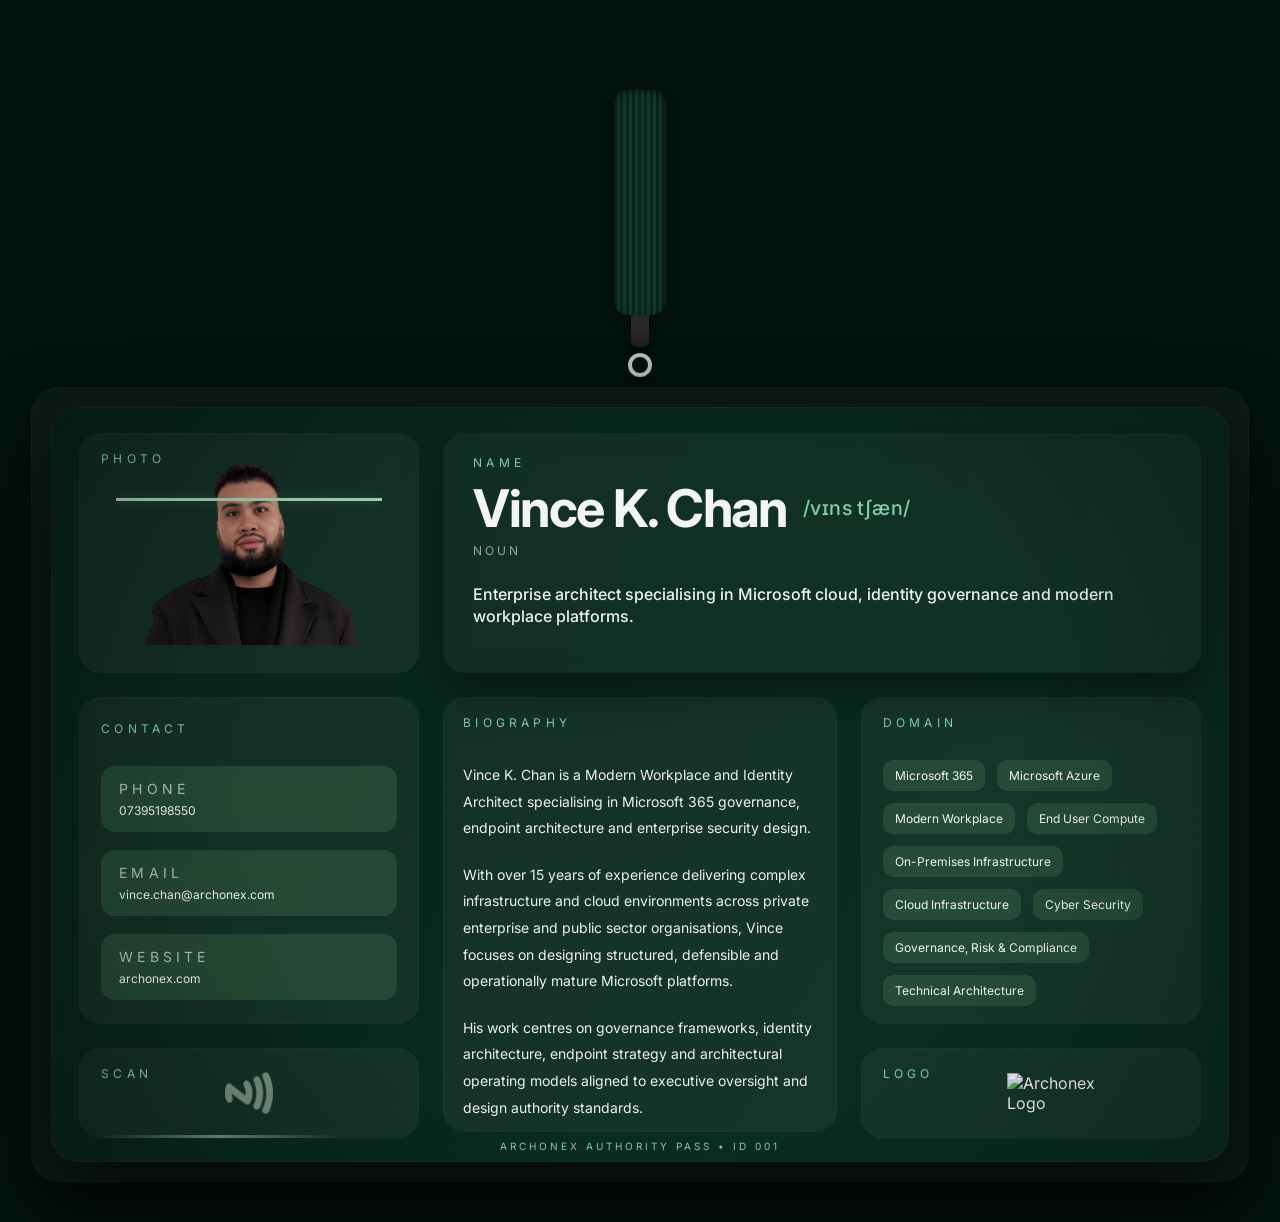
==== index.html @ 3fda42d7 "Add files via upload" ====
<!DOCTYPE html>
<html lang="en">
<head>
  <meta charset="UTF-8" />
  <meta name="viewport" content="width=device-width, initial-scale=1.0" />
  <title>Archonex Authority Pass</title>
  <link rel="stylesheet" href="styles.css" />
  <link href="https://fonts.googleapis.com/css2?family=Inter:wght@300;400;500;600;700&display=swap" rel="stylesheet">
</head>
<body>

  <div class="scene">
    <div class="lanyard">

      <div class="strap"></div>
      <div class="clip"></div>
      <div class="ring"></div>

      <div class="badge-holder">
        <div class="card">

          <div class="card-grid">

            <!-- 1: PHOTO SQUARE -->
            <div class="cell photo-cell">
            <div class="grid-title">PHOTO</div>
              <div class="photo">
                <img src="vince.png" alt="Vince K. Chan - Principle Architect">
                <div class="scan"></div>
              </div>
            </div>

            <!-- 2 + 3: HEADER / DICTIONARY WIDE BOX -->
<div class="identity-cell">

<div class="grid-title">NAME</div>

<h1 class="dict-word">
  Vince K. Chan
  <span class="phonetic">/vɪns tʃæn/</span>
</h1>

<div class="dict-type">NOUN</div>

<p class="dict-definition">
Enterprise architect specialising in Microsoft cloud, identity governance and modern workplace platforms.
</p>

</div>

<!-- CONTACT TOP -->
<div class="cell contact-cell">

<div class="grid-title">CONTACT</div>

  <div class="contact-box">
    <span>PHONE</span>
    07395198550
  </div>

  <div class="contact-box">
    <span>EMAIL</span>
    vince.chan@archonex.com
  </div>

  <div class="contact-box">
    <span>WEBSITE</span>
    archonex.com
  </div>

</div>

<!-- NFC CELL -->
<div class="cell nfc-cell">

<div class="grid-title">SCAN</div>

<img src="nfc.png" class="nfc-icon">
</div>

<!-- 5: BIO SQUARE -->
<div class="cell bio-cell">

<div class="grid-title">BIOGRAPHY</div>
  <p>Vince K. Chan is a Modern Workplace and Identity Architect specialising in Microsoft 365 governance, endpoint architecture and enterprise security design.</p>

  <p>With over 15 years of experience delivering complex infrastructure and cloud environments across private enterprise and public sector organisations, Vince focuses on designing structured, defensible and operationally mature Microsoft platforms.</p>

  <p>His work centres on governance frameworks, identity architecture, endpoint strategy and architectural operating models aligned to executive oversight and design authority standards.</p>
</div>

<div class="cell domain-cell">

  <div class="grid-title">DOMAIN</div>

  <div class="domain-tags">
    <span>Microsoft 365</span>
    <span>Microsoft Azure</span>
    <span>Modern Workplace</span>
    <span>End User Compute</span>
    <span>On-Premises Infrastructure</span>
    <span>Cloud Infrastructure</span>
    <span>Cyber Security</span>
    <span>Governance, Risk & Compliance</span>
    <span>Technical Architecture</span>
  </div>

</div>

<div class="cell logo-cell">

<div class="grid-title">LOGO</div>

  <div class="logo-top"></div>

  <div class="logo-bottom">
    <div class="archonex-logo">
      <img src="Logo.png" alt="Archonex Logo" class="logo-mark">
    </div>
  </div>

</div>

          </div>

          <div class="runner"></div>
          <div class="footer">ARCHONEX AUTHORITY PASS • ID 001</div>

        </div>
      </div>

    </div>
  </div>

  <script src="script.js"></script>
</body>
</html>
---- styles.css ----
:root{
  --bg:#04130d;
  --card1:#08241a;
  --card2:#0b2f22;
  --cell:rgba(255,255,255,.045);
  --line:#9fceae;
  --accent:#8fd1a7;
  --accent-2:#7fc39a;
  --contact:#153c2d;
  --text:#f2f5f2;
  --muted:rgba(255,255,255,.68);
  --shadow:0 40px 90px rgba(0,0,0,.6);
}

/* dictionary name style */

.dict-word{
font-size:44px;
font-weight:700;
display:flex;
align-items:center;
gap:16px;
margin-bottom:8px;
}

.phonetic{
font-size:20px;
color:#7ed1a7;
font-weight:500;
letter-spacing:.02em;
}

.dict-type{
font-size:12px;
letter-spacing:.25em;
opacity:.6;
margin-top:8px;
margin-bottom:8px;
}

.dict-definition{
font-size:20px;
line-height:1.45;
margin-top:5;
}

/* ---------- base ---------- */

*{
  box-sizing:border-box;
}

html,body{
  margin:0;
  min-height:100%;
}

body{
  background:var(--bg);
  color:var(--text);
  font-family:"Inter",sans-serif;
  display:flex;
  justify-content:center;
  align-items:flex-start;
  padding:90px 24px 40px;
}

/* ---------- scene ---------- */

.scene{
  perspective:1400px;
  width:100%;
  display:flex;
  justify-content:center;
}

/* ---------- lanyard ---------- */

.lanyard{
  display:flex;
  flex-direction:column;
  align-items:center;
  transform-origin:top center;
  animation:lanyardSwing 6.5s ease-in-out infinite;
}

@keyframes lanyardSwing{
  0%{ transform:rotate(-1.5deg); }
  50%{ transform:rotate(1.5deg); }
  100%{ transform:rotate(-1.5deg); }
}

/* fabric strap with subtle weave */
.strap{
  width:52px;
  height:225px;
  border-radius:14px;
  background:
    repeating-linear-gradient(
      90deg,
      #0b241a 0px,
      #0b241a 3px,
      #123a2a 3px,
      #123a2a 6px
    );
  box-shadow:
    inset 0 2px 8px rgba(0,0,0,.45),
    0 6px 16px rgba(0,0,0,.35);
  position:relative;
}

/* metal clip pieces */
.clip{
  width:18px;
  height:40px;
  margin-top:-8px;
  border-radius:6px;
  background:linear-gradient(#3a3a3a,#1d1d1d);
  box-shadow:0 3px 8px rgba(0,0,0,.4);
}

.ring{
  width:24px;
  height:24px;
  margin-top:6px;
  border:4px solid #bcbcbc;
  border-radius:50%;
  box-shadow:0 2px 6px rgba(0,0,0,.45);
}

/* plastic holder */
.badge-holder{
  margin-top:10px;
  padding:20px;
  border-radius:28px;
  background:rgba(255,255,255,.03);
  box-shadow:
    0 26px 60px rgba(0,0,0,.55),
    inset 0 0 0 1px rgba(255,255,255,.025);
}

/* ---------- card ---------- */

.card{
  width:min(1180px, 92vw);
  aspect-ratio: 1.56;
  min-height: 640px;
  position:relative;
  overflow:hidden;
  border-radius:28px;
  padding:26px 28px 140px;
  background:linear-gradient(120deg,var(--card1),var(--card2));
  box-shadow:
    var(--shadow),
    inset 0 0 0 1px rgba(255,255,255,.04);
}

/* subtle grain, not shine */
.card::after{
content:"";
position:absolute;
inset:0;
background:radial-gradient(circle at center, transparent 55%, rgba(0,0,0,.25));
pointer-events:none;
}

/* ---------- card grid ---------- */

.card-grid{
display:grid;
grid-template-columns: 340px 1fr 340px;
grid-template-rows: 240px minmax(220px,1fr) minmax(160px,0.7fr);
gap:24px;
align-content:start;
}

/* every square/box is preserved */
.cell{
  background:var(--cell);
  border-radius:22px;
  box-shadow:inset 0 0 0 1px rgba(255,255,255,.025);
}

/* ---------- photo square ---------- */

.photo-cell{
position:relative;
padding:18px 22px;
display:flex;
align-items:center;
justify-content:center;
}

.photo-cell .section-title{
margin-top:4px;
}

.photo-cell .grid-title{
position:absolute;
top:18px;
left:22px;
}

.photo{
  position:relative;
  display:flex;
  align-items:center;
  justify-content:center;
  width:90%;
  height:90%;
  border-radius:16px;
  overflow:hidden;
  background:transparent;
}

.photo img{
  width:100%;
  height:100%;
  object-fit:cover;
  object-position:center;
  transform:scale(1.12);
}

.scan{
  position:absolute;
  left:0;
  right:0;
  top:20%;
  height:3px;
  background:var(--line);
  box-shadow:0 0 10px rgba(159,206,174,.3);
  animation:photoScan 3.4s linear infinite;
}

@keyframes photoScan{
  0%{ top:8%; }
  100%{ top:88%; }
}

/* ---------- identity wide box ---------- */

.identity-cell{
background:rgba(255,255,255,0.035);
border-radius:22px;
padding:22px 30px;
box-shadow:0 20px 40px rgba(0,0,0,.35);
backdrop-filter:blur(12px);
grid-column:2 / 4;
}

.identity-cell h1{
  margin:0;
  font-size:52px;
  line-height:1.02;
  letter-spacing:-.03em;
  font-weight:700;
}

.role{
  margin-top:10px;
  font-size:16px;
  line-height:1.15;
  color:var(--accent);
  font-weight:500;
}

.meta{
  margin-top:14px;
  display:flex;
  gap:26px;
  flex-wrap:wrap;
  font-size:18px;
  color:var(--muted);
  letter-spacing:-.01em;
}

.identity-cell p{
  margin:26px 0 0;
  max-width:980px;
  font-size:16px;
  line-height:1.35;
  font-weight:500;
  color:#eef4ef;
}

/* ---------- bio square ---------- */

.bio-cell{
grid-column:2;
grid-row:2 / 4;
padding:18px 20px;
max-height:435px;
display:flex;
flex-direction:column;
max-width:540px;
gap:20px;
}

.bio-cell p{
  margin:0;
  font-size:14px;
  line-height:1.9;
  color:#eef2ee;
}

/* ---------- contact square ---------- */

.contact-cell{
grid-column:1;
grid-row:2;
padding:18px 22px;
display:flex;
flex-direction:column;
justify-content:center;
gap:18px;
}

.contact-box{
background:rgba(70,120,85,.35);
padding:14px 18px;
border-radius:14px;
font-size:12px;
display:flex;
flex-direction:column;
gap:6px;
backdrop-filter:blur(4px);

}

.contact-box span{
font-size:14px;
letter-spacing:.3em;
opacity:.7;

}

.nfc-cell{
grid-column:1;
grid-row:3;
position:relative;
display:flex;
align-items:center;
justify-content:center;
max-height:90px;
}

.nfc-cell .grid-title{
position:absolute;
top:18px;
left:22px;
}

.nfc-icon{
width:48px;
height:48px;
opacity:.9;
filter:brightness(0) saturate(100%) invert(64%) sepia(8%) saturate(706%) hue-rotate(92deg) brightness(89%) contrast(86%);
}

/* ---------- domain square ---------- */

.domain-cell{
padding:18px 22px;
display:flex;
flex-direction:column;
gap:18px;
}

.domain-title{
font-size:12px;
letter-spacing:.35em;
opacity:.7;
}

.domain-tags{
display:flex;
flex-wrap:wrap;
gap:12px;
}

.domain-tags span{
font-size:12px;
padding:8px 12px;
border-radius:10px;
background:rgba(70,120,85,.35);
backdrop-filter:blur(4px);
}


.grid-title{
font-size:12px;
letter-spacing:.35em;
color:#7ed1a7; /* same green as pronunciation */
margin-bottom:12px;
}


/* ---------- logo square ---------- */

.logo-cell{
grid-column:3;
grid-row:3;
position:relative;
display:flex;
align-items:center;
justify-content:center;
align-items:center;
max-height:90px;
padding:18px 22px;
}

.logo-cell .grid-title{
position:absolute;
top:18px;
left:22px;
}

.logo-split{
  width:100%;
  height:100%;
  display:grid;
  grid-template-rows:1fr 1fr;
}

.logo-top{
  border-bottom:1px solid rgba(255,255,255,.06);
}

.logo-bottom{
display:flex;
align-items:center;
justify-content:center;
width:100%;
height:100%;
}

.archonex-logo{
  display:flex;
  flex-direction:column;
  align-items:center;
  gap:14px;
  transform:translateX(32px);
}

.logo-mark{
max-width:85%;
max-height:85%;
object-fit:contain;
display:block;
}

.archonex-logo span{
  font-size:12px;
  letter-spacing:.4em;
  color:rgba(255,255,255,.82);
}
/* ---------- runner + footer ---------- */

.runner{
  position:absolute;
  left:48px;
  right:48px;
  bottom:24px;
  height:3px;
  background:linear-gradient(90deg, transparent, var(--line), transparent);
  background-size:240px 3px;
  background-repeat:no-repeat;
  opacity:.6;
  animation:runnerMove 3.2s linear infinite;
}

@keyframes runnerMove{
  0%{
    background-position:-240px 0;
  }
  100%{
    background-position:calc(100% + 240px) 0;
  }
}

.footer{
  position:absolute;
  left:32px;
  right:32px;
  bottom:10px;
  text-align:center;
  font-size:10px;
  letter-spacing:.30em;
  color:#7ed1a7;
}

/* ---------- responsive ---------- */

@media (max-width: 1200px){
  .card{
    min-height:580px;
  }

.card-grid{
display:grid;
grid-template-columns: 340px 1fr 340px;
grid-template-rows: 240px minmax(220px,1fr) minmax(160px,0.7fr);
gap:24px;
align-content:start;
}

  .identity-cell h1{
    font-size:48px;
  }

  .role{
    font-size:24px;
  }

  .identity-cell p{
    font-size:19px;
  }

  .bio-cell p{
    font-size:15px;
    line-height:1.5;
    margin-bottom:12px;
  }

  .contact-box{
    font-size:16px;
  }
}

@media (max-width: 900px){
  body{
    padding-top:60px;
  }

  .strap{
    height:170px;
  }

  .card{
    width:min(96vw, 760px);
    aspect-ratio:auto;
    min-height:auto;
    padding:26px 28px 140px;
  }

.card-grid{
display:grid;
grid-template-columns: 340px 1fr 340px;
grid-template-rows: 240px minmax(220px,1fr) minmax(160px,0.7fr);
gap:24px;
align-content:start;
}

  .identity-cell{
    grid-column:auto;
  }

  .identity-cell h1{
    font-size:38px;
  }

  .role{
    font-size:22px;
  }

  .identity-cell p{
    font-size:18px;
  }

  .bio-cell p{
    font-size:16px;
  }

  .footer{
    font-size:14px;
    letter-spacing:.18em;
  }
}
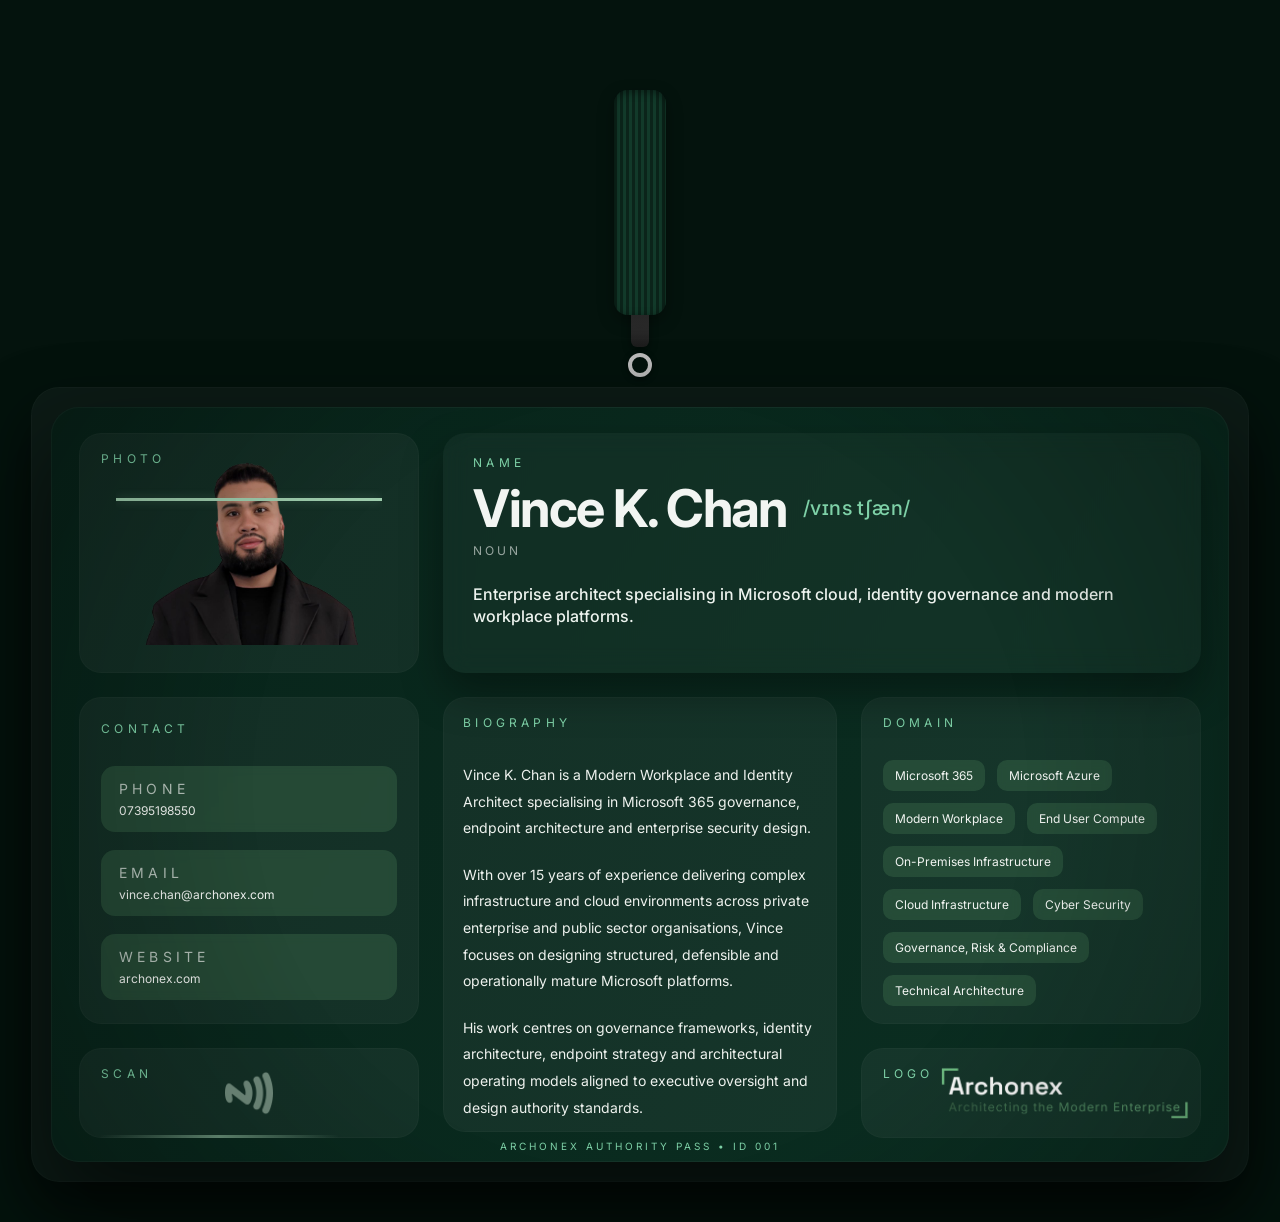
==== commit 518926a0: "Update index.html" ====
--- a/index.html
+++ b/index.html
@@ -115,7 +115,7 @@
 
   <div class="logo-bottom">
     <div class="archonex-logo">
-      <img src="Logo.png" alt="Archonex Logo" class="logo-mark">
+      <img src="logo.png" alt="Archonex Logo" class="logo-mark">
     </div>
   </div>
 
@@ -134,4 +134,5 @@
 
   <script src="script.js"></script>
 </body>
-</html>+
+</html>
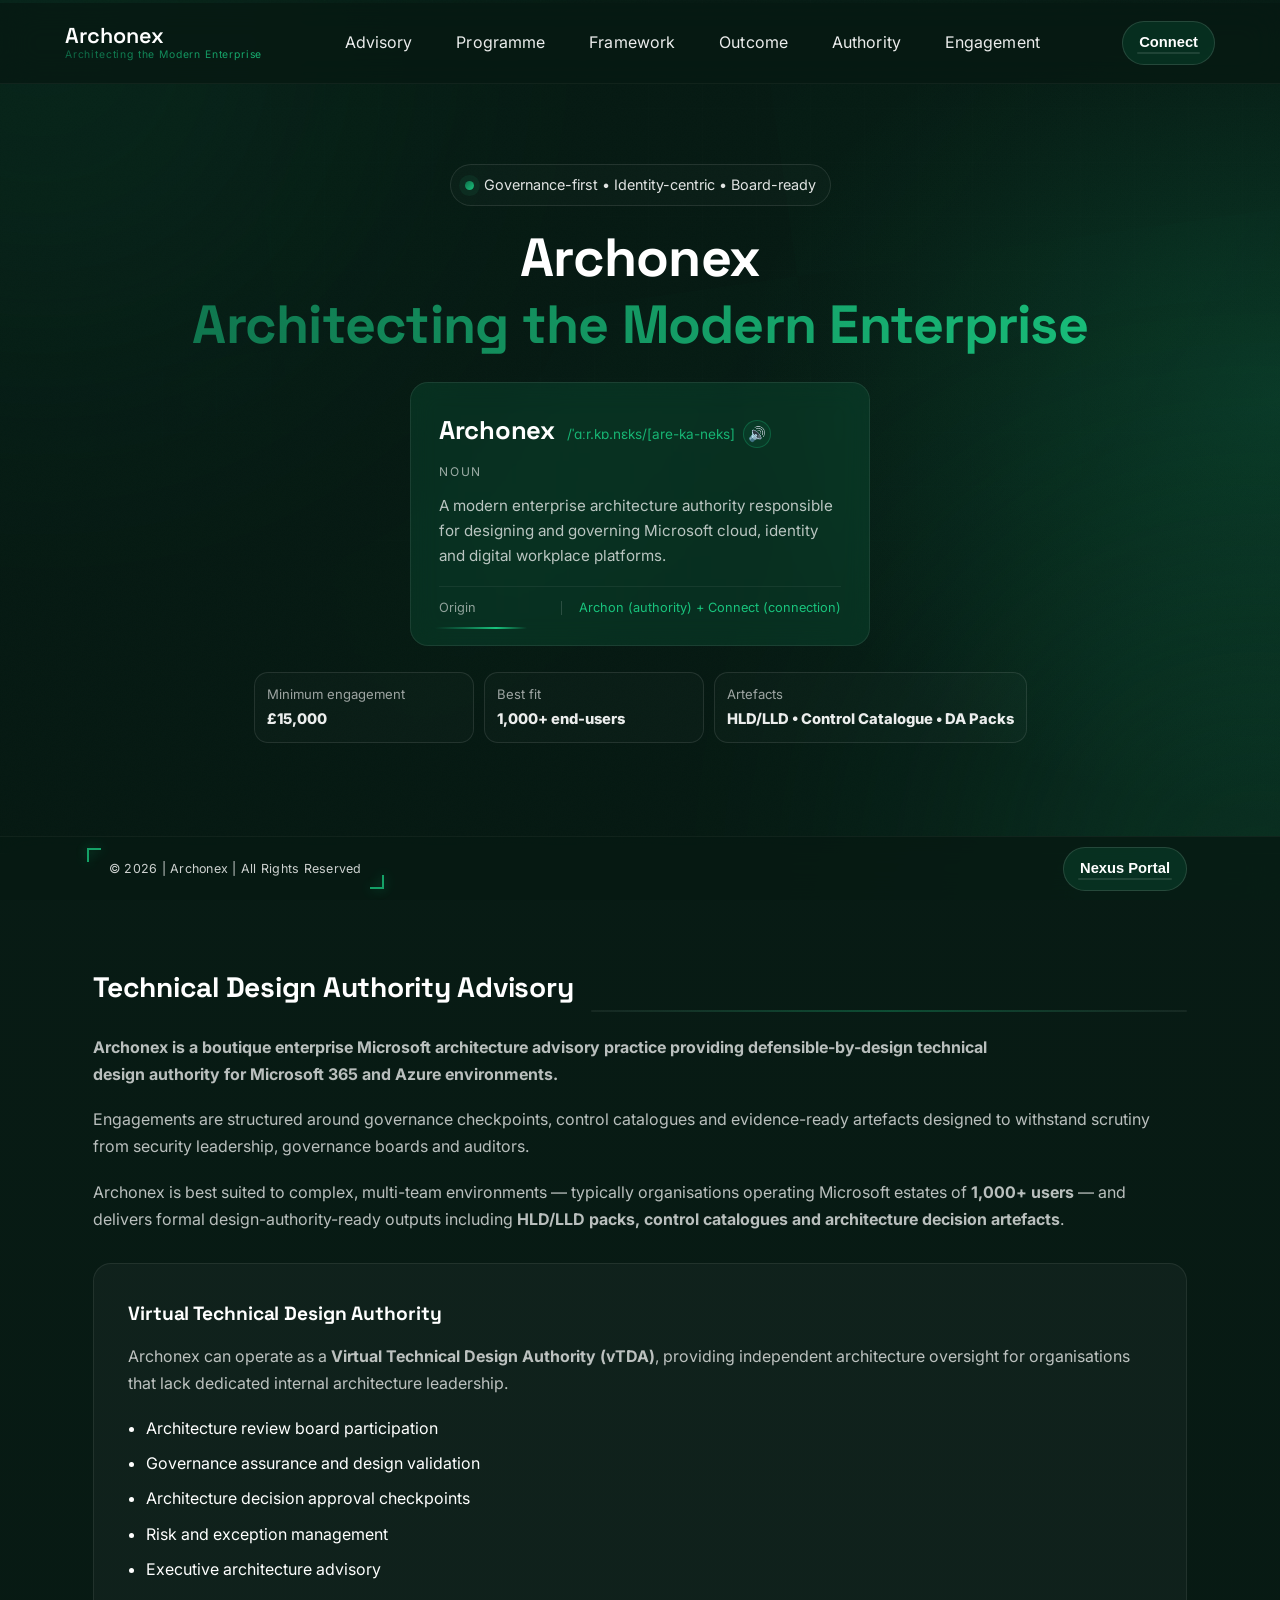
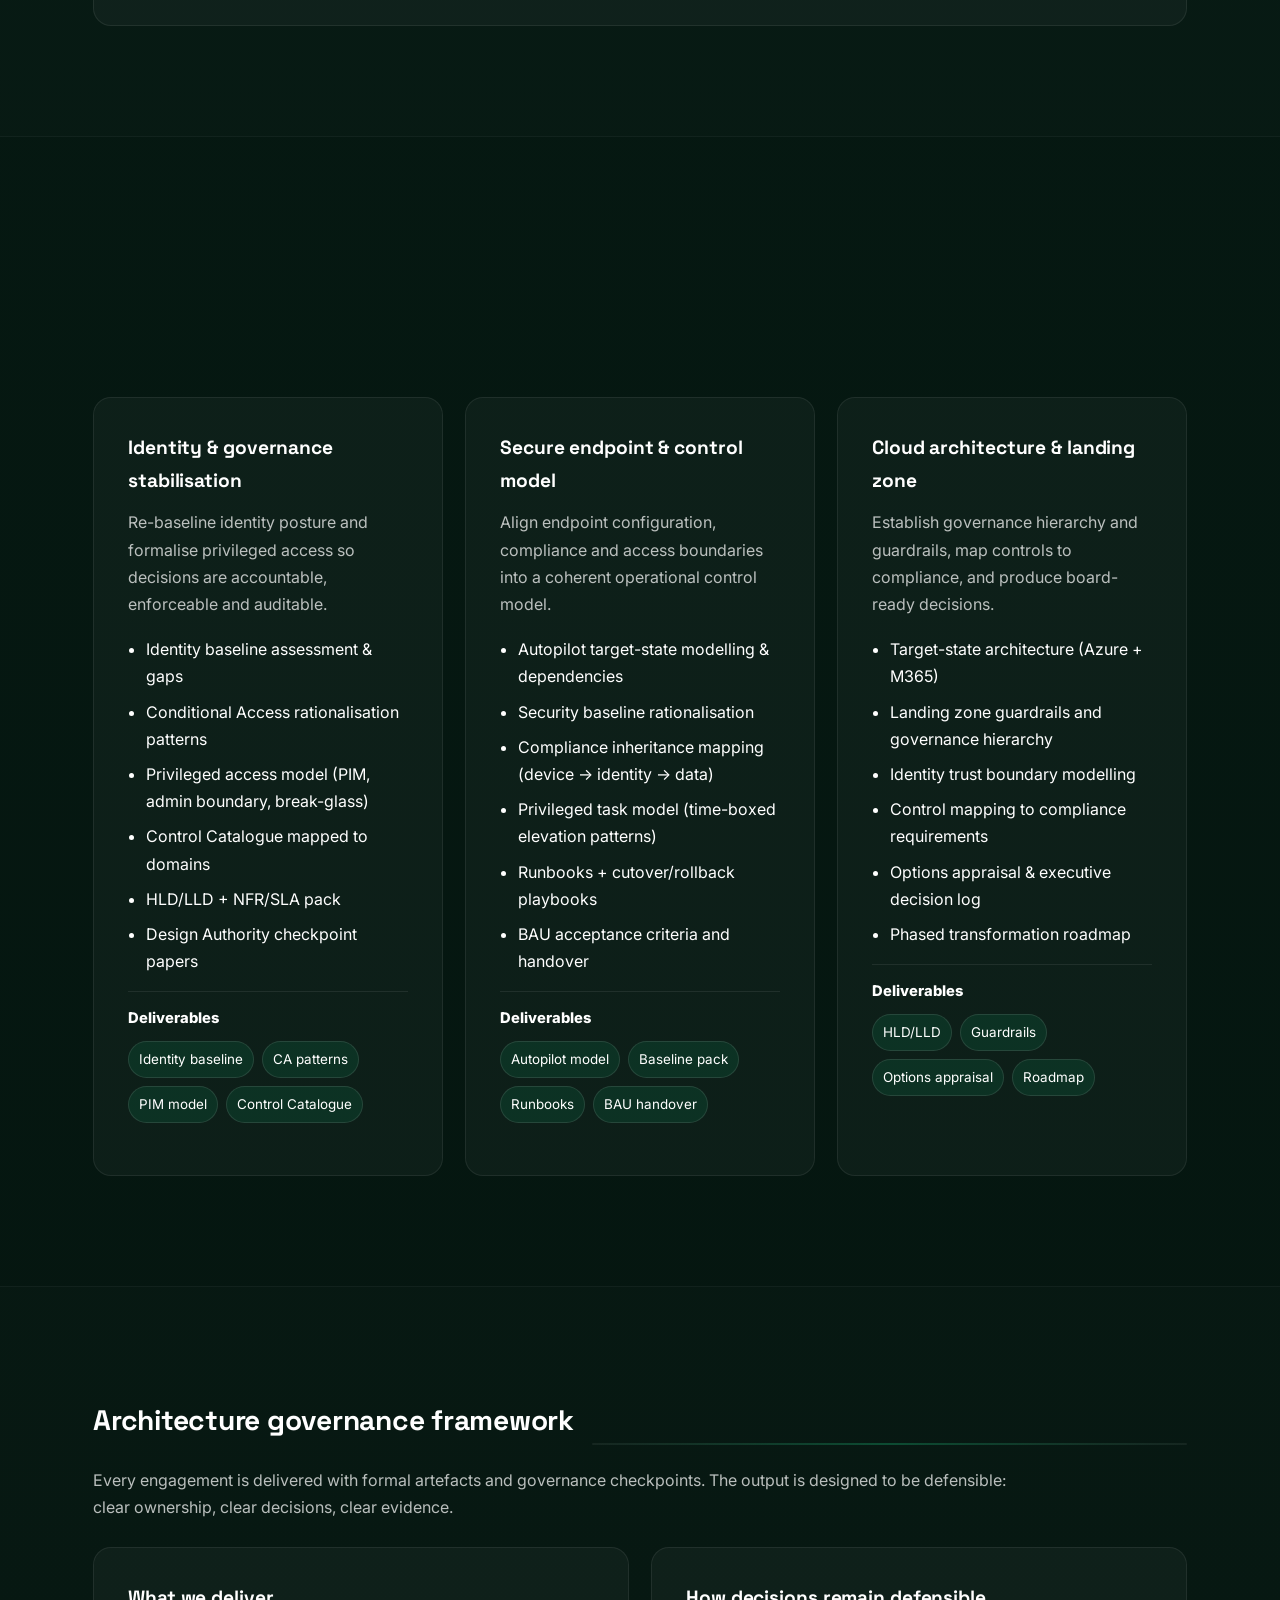
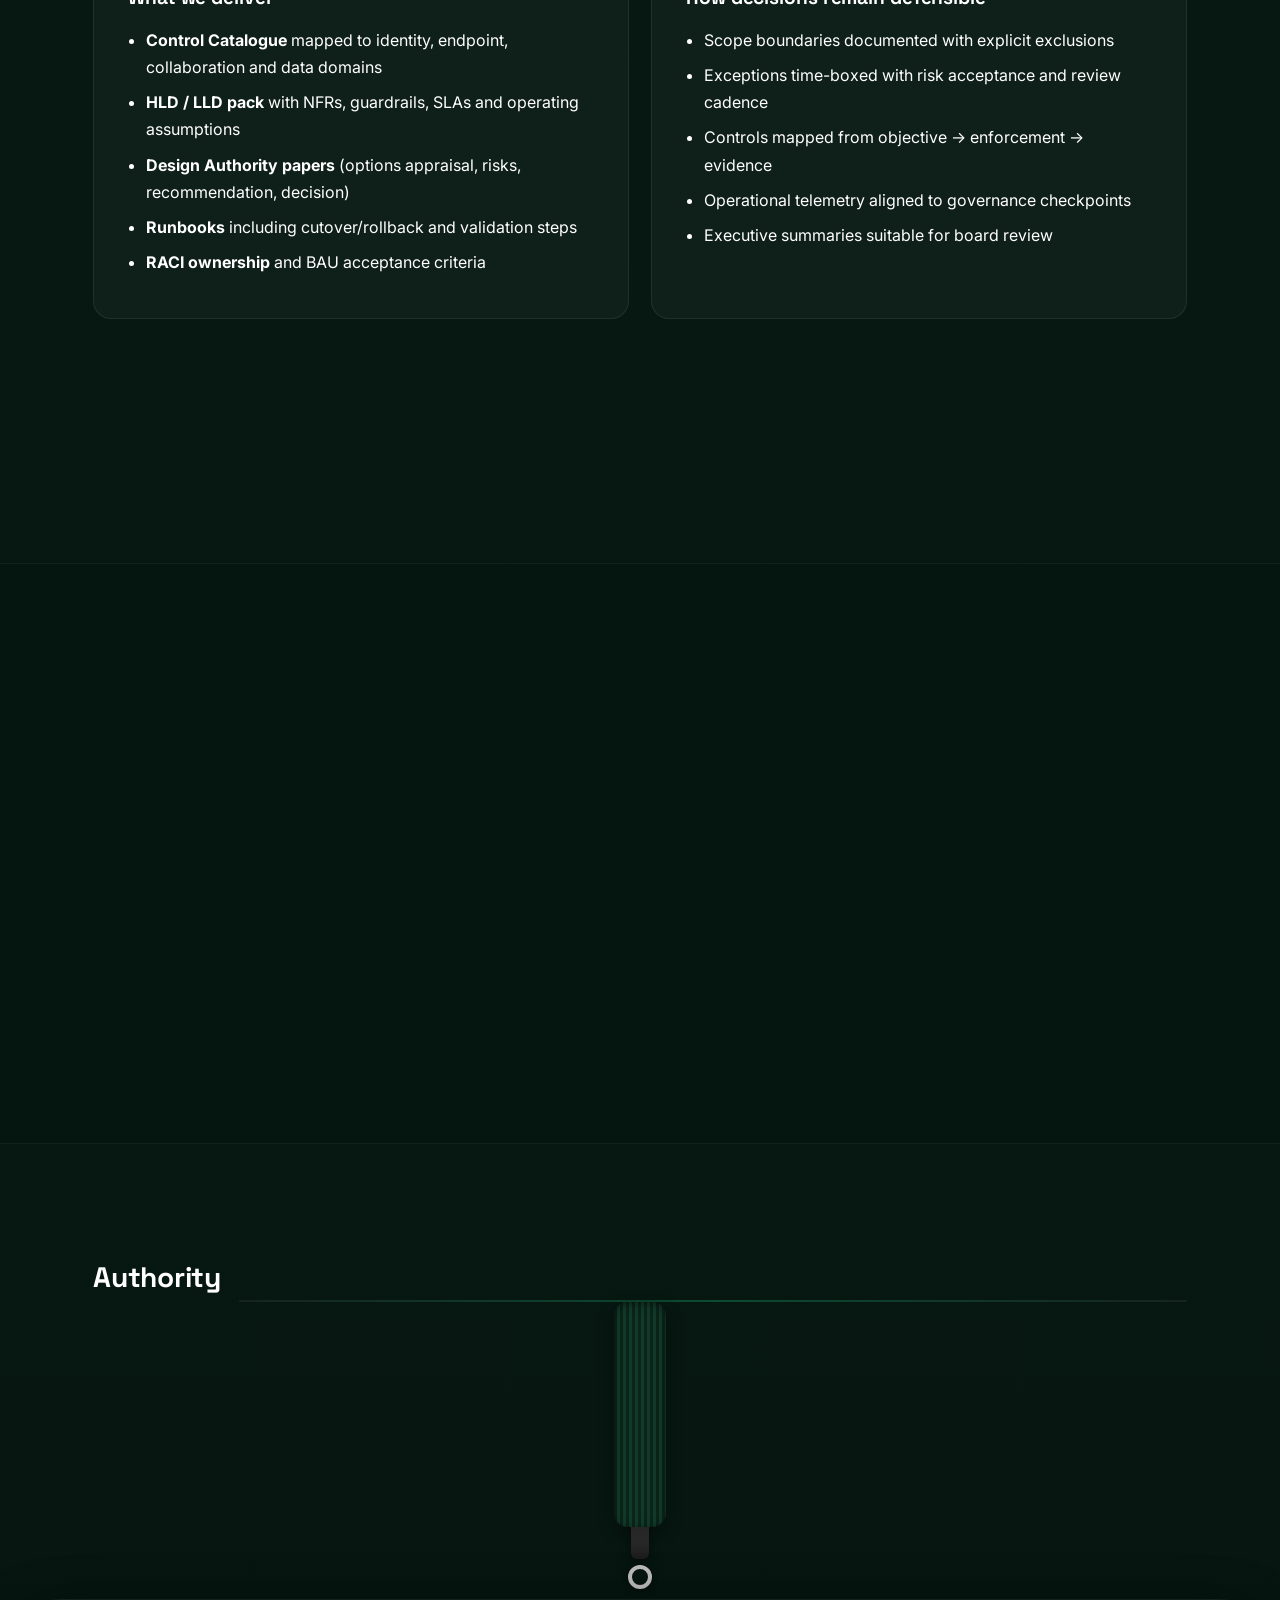
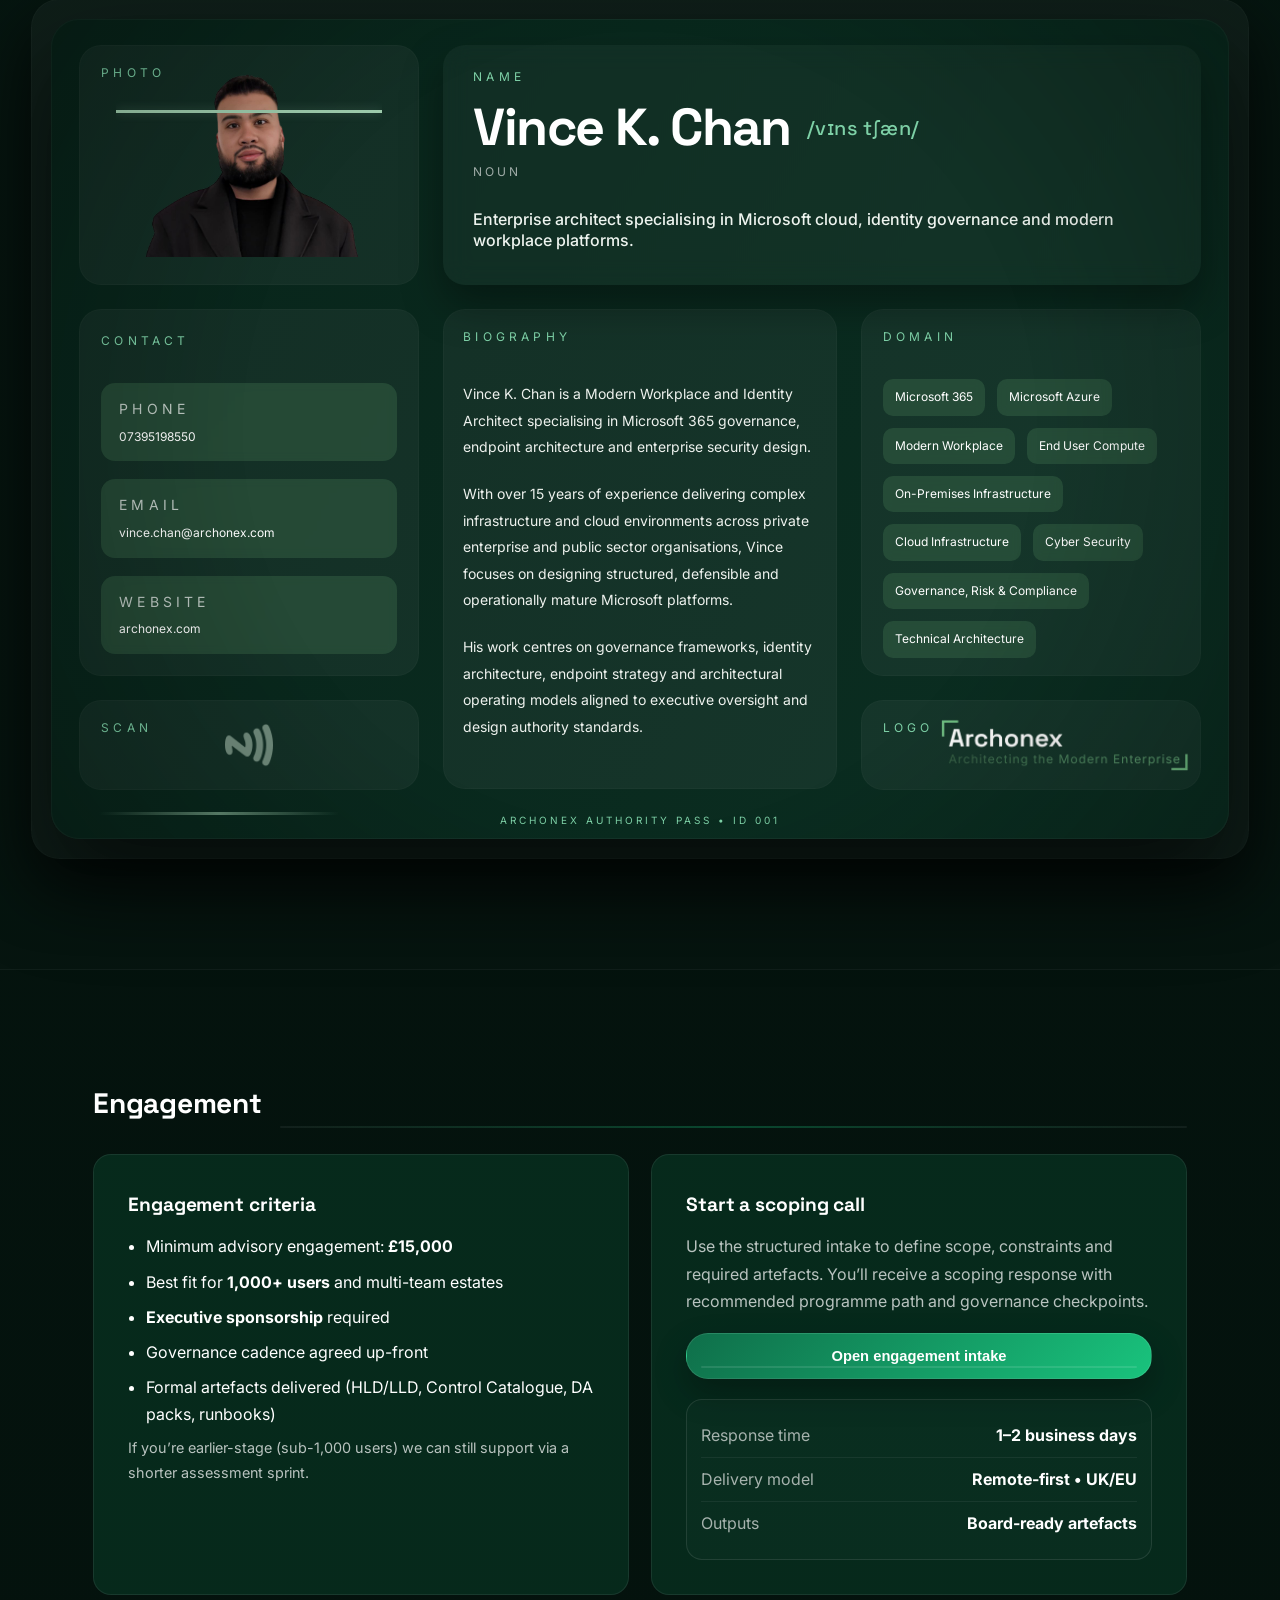
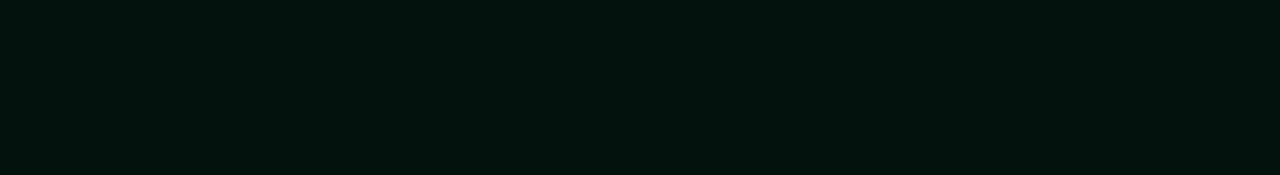
==== commit 006557d2: "Add files via upload" ====
--- a/index.html
+++ b/index.html
@@ -1,138 +1,767 @@
-<!DOCTYPE html>
-<html lang="en">
-<head>
-  <meta charset="UTF-8" />
-  <meta name="viewport" content="width=device-width, initial-scale=1.0" />
-  <title>Archonex Authority Pass</title>
-  <link rel="stylesheet" href="styles.css" />
-  <link href="https://fonts.googleapis.com/css2?family=Inter:wght@300;400;500;600;700&display=swap" rel="stylesheet">
-</head>
-<body>
-
-  <div class="scene">
-    <div class="lanyard">
-
-      <div class="strap"></div>
-      <div class="clip"></div>
-      <div class="ring"></div>
-
-      <div class="badge-holder">
-        <div class="card">
-
-          <div class="card-grid">
-
-            <!-- 1: PHOTO SQUARE -->
-            <div class="cell photo-cell">
-            <div class="grid-title">PHOTO</div>
-              <div class="photo">
-                <img src="vince.png" alt="Vince K. Chan - Principle Architect">
-                <div class="scan"></div>
-              </div>
-            </div>
-
-            <!-- 2 + 3: HEADER / DICTIONARY WIDE BOX -->
-<div class="identity-cell">
-
-<div class="grid-title">NAME</div>
-
-<h1 class="dict-word">
-  Vince K. Chan
-  <span class="phonetic">/vɪns tʃæn/</span>
-</h1>
-
-<div class="dict-type">NOUN</div>
-
-<p class="dict-definition">
-Enterprise architect specialising in Microsoft cloud, identity governance and modern workplace platforms.
-</p>
-
-</div>
-
-<!-- CONTACT TOP -->
-<div class="cell contact-cell">
-
-<div class="grid-title">CONTACT</div>
-
-  <div class="contact-box">
-    <span>PHONE</span>
-    07395198550
-  </div>
-
-  <div class="contact-box">
-    <span>EMAIL</span>
-    vince.chan@archonex.com
-  </div>
-
-  <div class="contact-box">
-    <span>WEBSITE</span>
-    archonex.com
-  </div>
-
-</div>
-
-<!-- NFC CELL -->
-<div class="cell nfc-cell">
-
-<div class="grid-title">SCAN</div>
-
-<img src="nfc.png" class="nfc-icon">
-</div>
-
-<!-- 5: BIO SQUARE -->
-<div class="cell bio-cell">
-
-<div class="grid-title">BIOGRAPHY</div>
-  <p>Vince K. Chan is a Modern Workplace and Identity Architect specialising in Microsoft 365 governance, endpoint architecture and enterprise security design.</p>
-
-  <p>With over 15 years of experience delivering complex infrastructure and cloud environments across private enterprise and public sector organisations, Vince focuses on designing structured, defensible and operationally mature Microsoft platforms.</p>
-
-  <p>His work centres on governance frameworks, identity architecture, endpoint strategy and architectural operating models aligned to executive oversight and design authority standards.</p>
-</div>
-
-<div class="cell domain-cell">
-
-  <div class="grid-title">DOMAIN</div>
-
-  <div class="domain-tags">
-    <span>Microsoft 365</span>
-    <span>Microsoft Azure</span>
-    <span>Modern Workplace</span>
-    <span>End User Compute</span>
-    <span>On-Premises Infrastructure</span>
-    <span>Cloud Infrastructure</span>
-    <span>Cyber Security</span>
-    <span>Governance, Risk & Compliance</span>
-    <span>Technical Architecture</span>
-  </div>
-
-</div>
-
-<div class="cell logo-cell">
-
-<div class="grid-title">LOGO</div>
-
-  <div class="logo-top"></div>
-
-  <div class="logo-bottom">
-    <div class="archonex-logo">
-      <img src="logo.png" alt="Archonex Logo" class="logo-mark">
-    </div>
-  </div>
-
-</div>
-
-          </div>
-
-          <div class="runner"></div>
-          <div class="footer">ARCHONEX AUTHORITY PASS • ID 001</div>
-
-        </div>
-      </div>
-
-    </div>
-  </div>
-
-  <script src="script.js"></script>
-</body>
-
-</html>
+<!DOCTYPE html>
+<html lang="en-GB">
+<head>
+  <meta charset="UTF-8" />
+  <meta name="viewport" content="width=device-width, initial-scale=1.0" />
+  <meta name="description" content="Archonex delivers governance-first Microsoft 365 & Azure architecture advisory: identity control models, board-ready artefacts, defensible decisions." />
+  <meta name="theme-color" content="#061a13" />
+  <title>Archonex | Architecting the Modern Enterprise</title>
+  <link rel="icon" type="image/svg+xml" href="Favicon.svg">
+  <link rel="preconnect" href="https://fonts.googleapis.com" />
+  <link rel="preconnect" href="https://fonts.gstatic.com" crossorigin />
+  <link href="https://fonts.googleapis.com/css2?family=Inter:wght@400;500;600;700&family=Space+Grotesk:wght@600;700&display=swap" rel="stylesheet" />
+  <link rel="stylesheet" href="styles.css" />
+</head>
+  
+<body>
+<div id="top"></div>
+<a class="skip-link" href="#top">Skip to content</a>
+
+  <!-- Ambient system -->
+  <div class="ambient" aria-hidden="true">
+    <div class="grid"></div>
+    <div class="diag"></div>
+    <div class="orb orb-a"></div>
+    <div class="orb orb-b"></div>
+    <div class="noise"></div>
+  </div>
+
+  <!-- Top progress line injected by JS -->
+
+  <header class="nav" id="top">
+    <div class="container nav__inner">
+      <!-- Brand -->
+      <a class="brand redraw" href="#top">
+    <span class="brand__name">Archonex</span>
+    <span class="brand__tag gradient">Architecting the Modern Enterprise</span>
+      </a>
+      <!-- Desktop Navigation Menu -->
+      <nav class="nav__links" aria-label="Primary">
+        <a href="#advisory"><span>Advisory</span></a>
+        <a href="#programmes"><span>Programme</span></a>
+        <a href="#framework"><span>Framework</span></a>
+        <a href="#cases"><span>Outcome</span></a>
+        <a href="#authority"><span>Authority</span></a>
+        <a href="#engagement"><span>Engagement</span></a>
+      </nav>
+
+      <!-- Right controls -->
+      <div class="nav__actions">
+        <button class="btn btn--rail magnetic" type="button" data-open-modal="engage">
+          <span class="btn__label">Connect</span>
+          <span class="btn__rail" aria-hidden="true"><span class="btn__runner"></span></span>
+        </button>
+
+        <button class="nav__burger" type="button" aria-label="Open menu" aria-controls="mobileMenu" aria-expanded="false">
+          <span></span><span></span><span></span>
+        </button>
+      </div>
+    </div>
+
+    <!-- Mobile Navigation Menu -->
+    <div class="mobile" id="mobileMenu" hidden>
+      <div class="container mobile__inner" role="dialog" aria-label="Mobile navigation">
+        <nav class="mobile__links" aria-label="Mobile">
+        <a href="#advisory"><span>Advisory</span></a>
+        <a href="#programmes"><span>Programme</span></a>
+        <a href="#framework"><span>Framework</span></a>
+        <a href="#cases"><span>Outcome</span></a>
+        <a href="#authority"><span>Authority</span></a>
+        <a href="#engagement"><span>Engagement</span></a>
+      </nav>
+        <button class="btn btn--ghost" type="button" data-open-modal="engage">Connect</button>
+      </div>
+    </div>
+  </header>
+
+  <main>
+    <!-- HERO -->
+    <section class="hero">
+      <div class="container hero__inner">
+        <div class="kicker reveal">
+          <span class="kicker__dot" aria-hidden="true"></span>
+          Governance-first • Identity-centric • Board-ready
+        </div>
+
+<h1 class="reveal hero__title">
+ <span class="brand__brand">Archonex</span>
+  <span class="hero__tag gradient">Architecting the Modern Enterprise</span>
+</h1>
+
+<div class="archonex-spec reveal">
+
+<div class="spec-header">
+  <span class="spec-word">Archonex</span>
+
+  <div class="spec-pronounce-group">
+    <span class="spec-phonetic">/ˈɑːr.kɒ.nɛks/[are-ka-neks]</span>
+
+    <button class="spec-audio" type="button" aria-label="Play pronunciation">
+      🔊
+    </button>
+
+    <audio id="archonexAudio" preload="none">
+      <source src="archonex-pronunciation.mp3" type="audio/mpeg">
+    </audio>
+  </div>
+</div>
+
+  <div class="spec-type">noun</div>
+
+  <p class="spec-definition">
+    A modern enterprise architecture authority responsible for designing
+    and governing Microsoft cloud, identity and digital workplace platforms.
+  </p>
+
+<div class="spec-origin">
+  <span class="origin-label">Origin</span>
+  <span class="origin-value">Archon (authority) + Connect (connection)</span>
+</div>
+
+</div>
+
+        <div class="hero__meta reveal" aria-label="Quick facts">
+          <div class="chip">
+            <div class="chip__label">Minimum engagement</div>
+            <div class="chip__value">£15,000</div>
+          </div>
+          <div class="chip">
+            <div class="chip__label">Best fit</div>
+            <div class="chip__value">1,000+ end-users</div>
+          </div>
+          <div class="chip">
+            <div class="chip__label">Artefacts</div>
+            <div class="chip__value">HLD/LLD • Control Catalogue • DA Packs</div>
+          </div>
+      </div>
+    </section>
+
+    <!-- ADVISORY -->
+    <section id="advisory" class="section section--alt">
+  <div class="container">
+
+    <div class="section__head reveal">
+      <h2>Technical Design Authority Advisory</h2>
+      <div class="section__line">
+        <span class="section__runner"></span>
+      </div>
+    </div>
+
+    <p class="lead muted reveal">
+      <strong>Archonex is a boutique enterprise Microsoft architecture advisory practice providing defensible-by-design technical design authority for Microsoft 365 and Azure environments.</strong>
+    </p>
+
+    <p class="muted reveal">
+      Engagements are structured around governance checkpoints, control catalogues and evidence-ready artefacts designed to withstand scrutiny from security leadership, governance boards and auditors.
+    </p>
+
+    <p class="muted reveal">
+      Archonex is best suited to complex, multi-team environments — typically organisations operating Microsoft estates of <strong>1,000+ users</strong> — and delivers formal design-authority-ready outputs including <strong>HLD/LLD packs, control catalogues and architecture decision artefacts</strong>.
+    </p>
+
+    <div class="frame reveal" data-spotlight style="margin-top:30px;">
+      <div class="frame__corners"></div>
+
+      <h3>Virtual Technical Design Authority</h3>
+
+      <p class="muted">
+        Archonex can operate as a <strong>Virtual Technical Design Authority (vTDA)</strong>, providing independent architecture oversight for organisations that lack dedicated internal architecture leadership.
+      </p>
+
+      <ul class="list">
+        <li>Architecture review board participation</li>
+        <li>Governance assurance and design validation</li>
+        <li>Architecture decision approval checkpoints</li>
+        <li>Risk and exception management</li>
+        <li>Executive architecture advisory</li>
+      </ul>
+
+    </div>
+
+  </div>
+</section>
+    <!-- PROGRAMME -->
+    <section id="programmes" class="section">
+      <div class="container">
+        <div class="section__head reveal">
+          <h2>Enterprise advisory programmes</h2>
+          <div class="section__line" aria-hidden="true"><span class="section__runner"></span></div>
+        </div>
+
+        <p class="lead muted reveal">
+          Three flagship programmes designed for complex estates where architecture must withstand scrutiny from
+          security leadership, governance bodies, auditors and boards.
+        </p>
+
+        <div class="grid3">
+          <article class="card frame reveal" data-spotlight>
+            <div class="frame__corners" aria-hidden="true"></div>
+            <h3>Identity & governance stabilisation</h3>
+            <p class="muted">
+              Re-baseline identity posture and formalise privileged access so decisions are accountable, enforceable and auditable.
+            </p>
+
+            <ul class="list">
+              <li>Identity baseline assessment & gaps</li>
+              <li>Conditional Access rationalisation patterns</li>
+              <li>Privileged access model (PIM, admin boundary, break-glass)</li>
+              <li>Control Catalogue mapped to domains</li>
+              <li>HLD/LLD + NFR/SLA pack</li>
+              <li>Design Authority checkpoint papers</li>
+            </ul>
+
+            <div class="deliver">
+              <div class="deliver__title">Deliverables</div>
+              <div class="deliver__tags">
+                <span>Identity baseline</span><span>CA patterns</span><span>PIM model</span><span>Control Catalogue</span>
+              </div>
+            </div>
+
+            <div class="price"></div>
+          </article>
+
+          <article class="card frame reveal" data-spotlight>
+            <div class="frame__corners" aria-hidden="true"></div>
+            <h3>Secure endpoint & control model</h3>
+            <p class="muted">
+              Align endpoint configuration, compliance and access boundaries into a coherent operational control model.
+            </p>
+
+            <ul class="list">
+              <li>Autopilot target-state modelling & dependencies</li>
+              <li>Security baseline rationalisation</li>
+              <li>Compliance inheritance mapping (device → identity → data)</li>
+              <li>Privileged task model (time-boxed elevation patterns)</li>
+              <li>Runbooks + cutover/rollback playbooks</li>
+              <li>BAU acceptance criteria and handover</li>
+            </ul>
+
+            <div class="deliver">
+              <div class="deliver__title">Deliverables</div>
+              <div class="deliver__tags">
+                <span>Autopilot model</span><span>Baseline pack</span><span>Runbooks</span><span>BAU handover</span>
+              </div>
+            </div>
+
+            <div class="price"></div>
+          </article>
+
+          <article class="card frame reveal" data-spotlight>
+            <div class="frame__corners" aria-hidden="true"></div>
+            <h3>Cloud architecture & landing zone</h3>
+            <p class="muted">
+              Establish governance hierarchy and guardrails, map controls to compliance, and produce board-ready decisions.
+            </p>
+
+            <ul class="list">
+              <li>Target-state architecture (Azure + M365)</li>
+              <li>Landing zone guardrails and governance hierarchy</li>
+              <li>Identity trust boundary modelling</li>
+              <li>Control mapping to compliance requirements</li>
+              <li>Options appraisal & executive decision log</li>
+              <li>Phased transformation roadmap</li>
+            </ul>
+
+            <div class="deliver">
+              <div class="deliver__title">Deliverables</div>
+              <div class="deliver__tags">
+                <span>HLD/LLD</span><span>Guardrails</span><span>Options appraisal</span><span>Roadmap</span>
+              </div>
+            </div>
+
+            <div class="price"></div>
+          </article>
+        </div>
+      </div>
+    </section>
+
+    <!-- FRAMEWORK -->
+    <section id="framework" class="section section--alt">
+      <div class="container">
+        <div class="section__head reveal">
+          <h2>Architecture governance framework</h2>
+          <div class="section__line" aria-hidden="true"><span class="section__runner"></span></div>
+        </div>
+
+        <p class="lead muted reveal">
+          Every engagement is delivered with formal artefacts and governance checkpoints.
+          The output is designed to be defensible: clear ownership, clear decisions, clear evidence.
+        </p>
+
+        <div class="grid2">
+          <article class="panel frame reveal" data-spotlight>
+            <div class="frame__corners" aria-hidden="true"></div>
+            <h3>What we deliver</h3>
+
+            <ul class="list">
+              <li><strong>Control Catalogue</strong> mapped to identity, endpoint, collaboration and data domains</li>
+              <li><strong>HLD / LLD pack</strong> with NFRs, guardrails, SLAs and operating assumptions</li>
+              <li><strong>Design Authority papers</strong> (options appraisal, risks, recommendation, decision)</li>
+              <li><strong>Runbooks</strong> including cutover/rollback and validation steps</li>
+              <li><strong>RACI ownership</strong> and BAU acceptance criteria</li>
+            </ul>
+          </article>
+
+          <article class="panel frame reveal" data-spotlight>
+            <div class="frame__corners" aria-hidden="true"></div>
+            <h3>How decisions remain defensible</h3>
+
+            <ul class="list">
+              <li>Scope boundaries documented with explicit exclusions</li>
+              <li>Exceptions time-boxed with risk acceptance and review cadence</li>
+              <li>Controls mapped from objective → enforcement → evidence</li>
+              <li>Operational telemetry aligned to governance checkpoints</li>
+              <li>Executive summaries suitable for board review</li>
+            </ul>
+          </article>
+        </div>
+
+        <div class="framework__strip reveal" aria-label="Governance checkpoints">
+          <div class="strip__item">
+            <div class="strip__top">Checkpoint 1</div>
+            <div class="strip__mid">Baseline</div>
+            <div class="strip__bot">Current state + gaps</div>
+          </div>
+          <div class="strip__item">
+            <div class="strip__top">Checkpoint 2</div>
+            <div class="strip__mid">Target state</div>
+            <div class="strip__bot">HLD/LLD + controls</div>
+          </div>
+          <div class="strip__item">
+            <div class="strip__top">Checkpoint 3</div>
+            <div class="strip__mid">Authority</div>
+            <div class="strip__bot">DA packs + approvals</div>
+          </div>
+          <div class="strip__item">
+            <div class="strip__top">Checkpoint 4</div>
+            <div class="strip__mid">Operate</div>
+            <div class="strip__bot">Runbooks + BAU handover</div>
+          </div>
+        </div>
+      </div>
+    </section>
+
+    <!-- OUTCOME -->
+    <section id="cases" class="section">
+      <div class="container">
+        <div class="section__head reveal">
+          <h2>Case outcomes</h2>
+          <div class="section__line" aria-hidden="true"><span class="section__runner"></span></div>
+        </div>
+
+        <p class="lead muted reveal">
+          Illustrative outcomes from governance-heavy environments. Each case is structured around:
+          problem → decision → governance impact → evidence artefacts.
+        </p>
+
+        <div class="cases">
+          <details class="case frame reveal" data-spotlight>
+            <summary class="case__summary">
+              <div>
+                <div class="case__title">Global FMCG enterprise</div>
+                <div class="case__meta">Multi-region M365 • 14,000+ users • Identity risk reduction</div>
+              </div>
+              <span class="case__chev" aria-hidden="true"></span>
+            </summary>
+
+            <div class="frame__corners" aria-hidden="true"></div>
+
+            <div class="case__body">
+              <div class="case__grid">
+                <div>
+                  <h4>Problem</h4>
+                  <p class="muted">
+                    Fragmented Conditional Access, inconsistent privileged access patterns, and limited executive visibility into control effectiveness.
+                  </p>
+                </div>
+                <div>
+                  <h4>Architecture decision</h4>
+                  <p class="muted">
+                    Standardised CA policy patterns, redefined privileged boundary model, and introduced governance telemetry with weekly review cadence.
+                  </p>
+                </div>
+                <div>
+                  <h4>Governance impact</h4>
+                  <p class="muted">
+                    Clear ownership model for access decisions, defensible exceptions process, and reduction in policy sprawl.
+                  </p>
+                </div>
+                <div>
+                  <h4>Evidence artefacts</h4>
+                  <ul class="list compact">
+                    <li>Identity baseline + CA rationalisation pack</li>
+                    <li>Privileged access model + admin boundary diagram</li>
+                    <li>DA checkpoint paper + RAID summary</li>
+                    <li>Weekly governance review dashboard criteria</li>
+                  </ul>
+                </div>
+              </div>
+
+              <div class="case__result">
+                <span class="badge">Result</span>
+                Reduced identity exposure and improved audit defensibility with documented governance cadence.
+              </div>
+            </div>
+          </details>
+
+          <details class="case frame reveal" data-spotlight>
+            <summary class="case__summary">
+              <div>
+                <div class="case__title">Healthcare governance transformation</div>
+                <div class="case__meta">Identity baseline • Board-ready artefacts • Operational handover</div>
+              </div>
+              <span class="case__chev" aria-hidden="true"></span>
+            </summary>
+
+            <div class="frame__corners" aria-hidden="true"></div>
+
+            <div class="case__body">
+              <div class="case__grid">
+                <div>
+                  <h4>Problem</h4>
+                  <p class="muted">
+                    Governance uncertainty across identity and collaboration services with high scrutiny and operational risk.
+                  </p>
+                </div>
+                <div>
+                  <h4>Architecture decision</h4>
+                  <p class="muted">
+                    Defined target-state governance model, documented controls, and delivered DA artefacts aligned to service resilience.
+                  </p>
+                </div>
+                <div>
+                  <h4>Governance impact</h4>
+                  <p class="muted">
+                    Established defensible approvals through design authority and structured BAU acceptance criteria.
+                  </p>
+                </div>
+                <div>
+                  <h4>Evidence artefacts</h4>
+                  <ul class="list compact">
+                    <li>HLD/LLD with NFR/SLA mapping</li>
+                    <li>Options appraisal + RAID governance pack</li>
+                    <li>Runbooks with cutover/rollback steps</li>
+                    <li>BAU handover and acceptance criteria</li>
+                  </ul>
+                </div>
+              </div>
+
+              <div class="case__result">
+                <span class="badge">Result</span>
+                Audit-aligned governance posture with documented operational controls and handover.
+              </div>
+            </div>
+          </details>
+        </div>
+      </div>
+    </section>
+<!-- AUTHORITY PASS -->
+<section id="authority" class="section section--alt">
+
+<div class="container">
+
+<div class="section__head reveal">
+<h2>Authority</h2>
+<div class="section__line"><span class="section__runner"></span></div>
+</div>
+
+<div class="authority-wrapper">
+
+<div class="scene">
+<div class="lanyard">
+
+<div class="strap"></div>
+<div class="clip"></div>
+<div class="ring"></div>
+
+<div class="badge-holder">
+<div class="card">
+
+<div class="card-grid">
+
+<!-- 1: PHOTO -->
+<div class="cell photo-cell">
+<div class="grid-title">PHOTO</div>
+<div class="photo">
+<img src="vince.png" alt="Vince K Chan">
+<div class="scan"></div>
+</div>
+</div>
+
+<!-- NAME -->
+<div class="identity-cell">
+
+<div class="grid-title">NAME</div>
+
+<h1 class="dict-word">
+Vince K. Chan
+<span class="phonetic">/vɪns tʃæn/</span>
+</h1>
+
+<div class="dict-type">NOUN</div>
+
+<p class="dict-definition">
+Enterprise architect specialising in Microsoft cloud, identity governance and modern workplace platforms.
+</p>
+
+</div>
+
+<!-- CONTACT -->
+<div class="cell contact-cell">
+
+<div class="grid-title">CONTACT</div>
+
+<div class="contact-box">
+<span>PHONE</span>
+07395198550
+</div>
+
+<div class="contact-box">
+<span>EMAIL</span>
+vince.chan@archonex.com
+</div>
+
+<div class="contact-box">
+<span>WEBSITE</span>
+archonex.com
+</div>
+
+</div>
+
+<!-- NFC -->
+<div class="cell nfc-cell">
+
+<div class="grid-title">SCAN</div>
+
+<img src="nfc.png" class="nfc-icon">
+
+</div>
+
+<!-- BIO -->
+<div class="cell bio-cell">
+
+<div class="grid-title">BIOGRAPHY</div>
+  <p>Vince K. Chan is a Modern Workplace and Identity Architect specialising in Microsoft 365 governance, endpoint architecture and enterprise security design.</p>
+
+  <p>With over 15 years of experience delivering complex infrastructure and cloud environments across private enterprise and public sector organisations, Vince focuses on designing structured, defensible and operationally mature Microsoft platforms.</p>
+
+  <p>His work centres on governance frameworks, identity architecture, endpoint strategy and architectural operating models aligned to executive oversight and design authority standards.</p>
+</div>
+<!-- DOMAIN -->
+<div class="cell domain-cell">
+
+<div class="grid-title">DOMAIN</div>
+
+  <div class="domain-tags">
+    <span>Microsoft 365</span>
+    <span>Microsoft Azure</span>
+    <span>Modern Workplace</span>
+    <span>End User Compute</span>
+    <span>On-Premises Infrastructure</span>
+    <span>Cloud Infrastructure</span>
+    <span>Cyber Security</span>
+    <span>Governance, Risk & Compliance</span>
+    <span>Technical Architecture</span>
+  </div>
+
+</div>
+
+<!-- LOGO -->
+<div class="cell logo-cell">
+
+<div class="grid-title">LOGO</div>
+
+<div class="logo-bottom">
+<div class="archonex-logo">
+<img src="logo.png" class="logo-mark">
+</div>
+</div>
+
+</div>
+
+</div>
+
+<div class="runner"></div>
+<div class="badge-footer">ARCHONEX AUTHORITY PASS • ID 001</div>
+
+</div>
+</div>
+
+</div>
+</div>
+
+</div>
+
+</div>
+</section>
+    <!-- ENGAGEMENT -->
+    <section id="engagement" class="section">
+      <div class="container">
+        <div class="section__head reveal">
+          <h2>Engagement</h2>
+          <div class="section__line" aria-hidden="true"><span class="section__runner"></span></div>
+        </div>
+
+        <div class="grid2">
+          <article class="panel frame reveal" data-spotlight>
+            <div class="frame__corners" aria-hidden="true"></div>
+            <h3>Engagement criteria</h3>
+            <ul class="list">
+              <li>Minimum advisory engagement: <strong>£15,000</strong></li>
+              <li>Best fit for <strong>1,000+ users</strong> and multi-team estates</li>
+              <li><strong>Executive sponsorship</strong> required</li>
+              <li>Governance cadence agreed up-front</li>
+              <li>Formal artefacts delivered (HLD/LLD, Control Catalogue, DA packs, runbooks)</li>
+            </ul>
+
+            <div class="micro muted">
+              If you’re earlier-stage (sub-1,000 users) we can still support via a shorter assessment sprint.
+            </div>
+          </article>
+
+          <article class="panel frame reveal" data-spotlight>
+            <div class="frame__corners" aria-hidden="true"></div>
+            <h3>Start a scoping call</h3>
+            <p class="muted">
+              Use the structured intake to define scope, constraints and required artefacts. You’ll receive a scoping response with
+              recommended programme path and governance checkpoints.
+            </p>
+
+            <div class="cta-stack">
+              <button class="btn btn--primary magnetic" type="button" data-open-modal="engage">
+                Open engagement intake
+                <span class="btn__rail" aria-hidden="true"><span class="btn__runner"></span></span>
+              </button>
+
+              <div class="contactbox" role="note" aria-label="Engagement note">
+                <div class="contactbox__row"><span>Response time</span><strong>1–2 business days</strong></div>
+                <div class="contactbox__row"><span>Delivery model</span><strong>Remote-first • UK/EU</strong></div>
+                <div class="contactbox__row"><span>Outputs</span><strong>Board-ready artefacts</strong></div>
+              </div>
+            </div>
+          </article>
+        </div>
+      </div>
+    </section>
+  </main>
+
+  <!-- FOOTER -->
+<footer class="footer">
+  <div class="container footer__inner">
+
+    <span class="footer__text">
+      <span>© 2026 | Archonex | All Rights Reserved</span>
+    </span>
+
+    <button class="btn btn--rail">
+      <span class="btn__label">Nexus Portal</span>
+      <span class="btn__rail"><span class="btn__runner"></span></span>
+    </button>
+
+  </div>
+</footer>
+
+  <!-- ENGAGEMENT MODAL -->
+  <div class="modal" id="modal-engage" aria-hidden="true">
+    <div class="modal__backdrop" data-close-modal></div>
+
+    <div class="modal__panel" role="dialog" aria-modal="true" aria-labelledby="modalTitle" aria-describedby="modalDesc" tabindex="-1">
+      <div class="modal__head">
+        <div>
+          <div class="modal__kicker">Engagement intake</div>
+          <h3 id="modalTitle">Architecture advisory scoping</h3>
+          <p id="modalDesc" class="muted">
+            Provide a short brief and constraints. We’ll respond with recommended programme path, artefacts, and governance checkpoints.
+          </p>
+        </div>
+
+        <button class="iconbtn" type="button" aria-label="Close" data-close-modal>✕</button>
+      </div>
+
+      <form class="form" id="engageForm">
+        <div class="form__row">
+          <label>
+            Your name
+            <input name="name" type="text" autocomplete="name" required />
+          </label>
+
+          <label>
+            Work email
+            <input name="email" type="email" autocomplete="email" required />
+          </label>
+        </div>
+
+        <div class="form__row">
+          <label>
+            Organisation
+            <input name="org" type="text" autocomplete="organization" required />
+          </label>
+
+          <label>
+            Estate size
+            <select name="size" required>
+              <option value="" selected disabled>Select…</option>
+              <option>1,000–5,000 users</option>
+              <option>5,000–15,000 users</option>
+              <option>15,000+ users</option>
+              <option>Under 1,000 users (assessment sprint)</option>
+            </select>
+          </label>
+        </div>
+
+        <label>
+          What do you need (brief)
+          <textarea name="brief" rows="5" required placeholder="Example: identity baseline redesign, Conditional Access rationalisation, PIM model, governance artefacts for Design Authority…"></textarea>
+        </label>
+
+        <div class="form__row">
+          <label>
+            Primary driver
+            <select name="driver" required>
+              <option value="" selected disabled>Select…</option>
+              <option>Security risk reduction</option>
+              <option>Governance / audit defensibility</option>
+              <option>Architecture standardisation</option>
+              <option>Delivery acceleration</option>
+            </select>
+          </label>
+
+          <label>
+            Timeframe
+            <select name="timeframe" required>
+              <option value="" selected disabled>Select…</option>
+              <option>2–4 weeks</option>
+              <option>4–8 weeks</option>
+              <option>8–12 weeks</option>
+              <option>12+ weeks</option>
+            </select>
+          </label>
+        </div>
+
+        <div class="form__actions">
+          <button class="btn btn--primary magnetic" type="submit">
+            Generate email draft
+            <span class="btn__rail" aria-hidden="true"><span class="btn__runner"></span></span>
+          </button>
+
+          <button class="btn btn--ghost" type="button" data-close-modal>Cancel</button>
+
+          <div class="form__hint muted" id="formHint">
+            This will open your email client with a pre-filled subject/body. No backend required.
+          </div>
+        </div>
+
+        <div class="form__out" id="formOut" hidden>
+          <div class="form__outrow">
+            <span class="badge">Ready</span>
+            Email draft generated. If your mail client blocks auto-open, use the manual link below.
+          </div>
+          <a class="btn btn--ghost" id="mailtoLink" href="#" target="_blank" rel="noopener">Open email draft</a>
+        </div>
+      </form>
+    </div>
+  </div>
+
+  <script src="script.js"></script>
+</body>
+</html>
--- a/styles.css
+++ b/styles.css
@@ -1,578 +1,1912 @@
-:root{
-  --bg:#04130d;
-  --card1:#08241a;
-  --card2:#0b2f22;
-  --cell:rgba(255,255,255,.045);
-  --line:#9fceae;
-  --accent:#8fd1a7;
-  --accent-2:#7fc39a;
-  --contact:#153c2d;
-  --text:#f2f5f2;
-  --muted:rgba(255,255,255,.68);
-  --shadow:0 40px 90px rgba(0,0,0,.6);
-}
-
-/* dictionary name style */
-
-.dict-word{
-font-size:44px;
-font-weight:700;
-display:flex;
-align-items:center;
-gap:16px;
-margin-bottom:8px;
-}
-
-.phonetic{
-font-size:20px;
-color:#7ed1a7;
-font-weight:500;
-letter-spacing:.02em;
-}
-
-.dict-type{
-font-size:12px;
-letter-spacing:.25em;
-opacity:.6;
-margin-top:8px;
-margin-bottom:8px;
-}
-
-.dict-definition{
-font-size:20px;
-line-height:1.45;
-margin-top:5;
-}
-
-/* ---------- base ---------- */
-
-*{
-  box-sizing:border-box;
-}
-
-html,body{
-  margin:0;
-  min-height:100%;
-}
-
-body{
-  background:var(--bg);
-  color:var(--text);
-  font-family:"Inter",sans-serif;
-  display:flex;
-  justify-content:center;
-  align-items:flex-start;
-  padding:90px 24px 40px;
-}
-
-/* ---------- scene ---------- */
-
-.scene{
-  perspective:1400px;
-  width:100%;
-  display:flex;
-  justify-content:center;
-}
-
-/* ---------- lanyard ---------- */
-
-.lanyard{
-  display:flex;
-  flex-direction:column;
-  align-items:center;
-  transform-origin:top center;
-  animation:lanyardSwing 6.5s ease-in-out infinite;
-}
-
-@keyframes lanyardSwing{
-  0%{ transform:rotate(-1.5deg); }
-  50%{ transform:rotate(1.5deg); }
-  100%{ transform:rotate(-1.5deg); }
-}
-
-/* fabric strap with subtle weave */
-.strap{
-  width:52px;
-  height:225px;
-  border-radius:14px;
-  background:
-    repeating-linear-gradient(
-      90deg,
-      #0b241a 0px,
-      #0b241a 3px,
-      #123a2a 3px,
-      #123a2a 6px
-    );
-  box-shadow:
-    inset 0 2px 8px rgba(0,0,0,.45),
-    0 6px 16px rgba(0,0,0,.35);
-  position:relative;
-}
-
-/* metal clip pieces */
-.clip{
-  width:18px;
-  height:40px;
-  margin-top:-8px;
-  border-radius:6px;
-  background:linear-gradient(#3a3a3a,#1d1d1d);
-  box-shadow:0 3px 8px rgba(0,0,0,.4);
-}
-
-.ring{
-  width:24px;
-  height:24px;
-  margin-top:6px;
-  border:4px solid #bcbcbc;
-  border-radius:50%;
-  box-shadow:0 2px 6px rgba(0,0,0,.45);
-}
-
-/* plastic holder */
-.badge-holder{
-  margin-top:10px;
-  padding:20px;
-  border-radius:28px;
-  background:rgba(255,255,255,.03);
-  box-shadow:
-    0 26px 60px rgba(0,0,0,.55),
-    inset 0 0 0 1px rgba(255,255,255,.025);
-}
-
-/* ---------- card ---------- */
-
-.card{
-  width:min(1180px, 92vw);
-  aspect-ratio: 1.56;
-  min-height: 640px;
-  position:relative;
-  overflow:hidden;
-  border-radius:28px;
-  padding:26px 28px 140px;
-  background:linear-gradient(120deg,var(--card1),var(--card2));
-  box-shadow:
-    var(--shadow),
-    inset 0 0 0 1px rgba(255,255,255,.04);
-}
-
-/* subtle grain, not shine */
-.card::after{
-content:"";
-position:absolute;
-inset:0;
-background:radial-gradient(circle at center, transparent 55%, rgba(0,0,0,.25));
-pointer-events:none;
-}
-
-/* ---------- card grid ---------- */
-
-.card-grid{
-display:grid;
-grid-template-columns: 340px 1fr 340px;
-grid-template-rows: 240px minmax(220px,1fr) minmax(160px,0.7fr);
-gap:24px;
-align-content:start;
-}
-
-/* every square/box is preserved */
-.cell{
-  background:var(--cell);
-  border-radius:22px;
-  box-shadow:inset 0 0 0 1px rgba(255,255,255,.025);
-}
-
-/* ---------- photo square ---------- */
-
-.photo-cell{
-position:relative;
-padding:18px 22px;
-display:flex;
-align-items:center;
-justify-content:center;
-}
-
-.photo-cell .section-title{
-margin-top:4px;
-}
-
-.photo-cell .grid-title{
-position:absolute;
-top:18px;
-left:22px;
-}
-
-.photo{
-  position:relative;
-  display:flex;
-  align-items:center;
-  justify-content:center;
-  width:90%;
-  height:90%;
-  border-radius:16px;
-  overflow:hidden;
-  background:transparent;
-}
-
-.photo img{
-  width:100%;
-  height:100%;
-  object-fit:cover;
-  object-position:center;
-  transform:scale(1.12);
-}
-
-.scan{
-  position:absolute;
-  left:0;
-  right:0;
-  top:20%;
-  height:3px;
-  background:var(--line);
-  box-shadow:0 0 10px rgba(159,206,174,.3);
-  animation:photoScan 3.4s linear infinite;
-}
-
-@keyframes photoScan{
-  0%{ top:8%; }
-  100%{ top:88%; }
-}
-
-/* ---------- identity wide box ---------- */
-
-.identity-cell{
-background:rgba(255,255,255,0.035);
-border-radius:22px;
-padding:22px 30px;
-box-shadow:0 20px 40px rgba(0,0,0,.35);
-backdrop-filter:blur(12px);
-grid-column:2 / 4;
-}
-
-.identity-cell h1{
-  margin:0;
-  font-size:52px;
-  line-height:1.02;
-  letter-spacing:-.03em;
-  font-weight:700;
-}
-
-.role{
-  margin-top:10px;
-  font-size:16px;
-  line-height:1.15;
-  color:var(--accent);
-  font-weight:500;
-}
-
-.meta{
-  margin-top:14px;
-  display:flex;
-  gap:26px;
-  flex-wrap:wrap;
-  font-size:18px;
-  color:var(--muted);
-  letter-spacing:-.01em;
-}
-
-.identity-cell p{
-  margin:26px 0 0;
-  max-width:980px;
-  font-size:16px;
-  line-height:1.35;
-  font-weight:500;
-  color:#eef4ef;
-}
-
-/* ---------- bio square ---------- */
-
-.bio-cell{
-grid-column:2;
-grid-row:2 / 4;
-padding:18px 20px;
-max-height:435px;
-display:flex;
-flex-direction:column;
-max-width:540px;
-gap:20px;
-}
-
-.bio-cell p{
-  margin:0;
-  font-size:14px;
-  line-height:1.9;
-  color:#eef2ee;
-}
-
-/* ---------- contact square ---------- */
-
-.contact-cell{
-grid-column:1;
-grid-row:2;
-padding:18px 22px;
-display:flex;
-flex-direction:column;
-justify-content:center;
-gap:18px;
-}
-
-.contact-box{
-background:rgba(70,120,85,.35);
-padding:14px 18px;
-border-radius:14px;
-font-size:12px;
-display:flex;
-flex-direction:column;
-gap:6px;
-backdrop-filter:blur(4px);
-
-}
-
-.contact-box span{
-font-size:14px;
-letter-spacing:.3em;
-opacity:.7;
-
-}
-
-.nfc-cell{
-grid-column:1;
-grid-row:3;
-position:relative;
-display:flex;
-align-items:center;
-justify-content:center;
-max-height:90px;
-}
-
-.nfc-cell .grid-title{
-position:absolute;
-top:18px;
-left:22px;
-}
-
-.nfc-icon{
-width:48px;
-height:48px;
-opacity:.9;
-filter:brightness(0) saturate(100%) invert(64%) sepia(8%) saturate(706%) hue-rotate(92deg) brightness(89%) contrast(86%);
-}
-
-/* ---------- domain square ---------- */
-
-.domain-cell{
-padding:18px 22px;
-display:flex;
-flex-direction:column;
-gap:18px;
-}
-
-.domain-title{
-font-size:12px;
-letter-spacing:.35em;
-opacity:.7;
-}
-
-.domain-tags{
-display:flex;
-flex-wrap:wrap;
-gap:12px;
-}
-
-.domain-tags span{
-font-size:12px;
-padding:8px 12px;
-border-radius:10px;
-background:rgba(70,120,85,.35);
-backdrop-filter:blur(4px);
-}
-
-
-.grid-title{
-font-size:12px;
-letter-spacing:.35em;
-color:#7ed1a7; /* same green as pronunciation */
-margin-bottom:12px;
-}
-
-
-/* ---------- logo square ---------- */
-
-.logo-cell{
-grid-column:3;
-grid-row:3;
-position:relative;
-display:flex;
-align-items:center;
-justify-content:center;
-align-items:center;
-max-height:90px;
-padding:18px 22px;
-}
-
-.logo-cell .grid-title{
-position:absolute;
-top:18px;
-left:22px;
-}
-
-.logo-split{
-  width:100%;
-  height:100%;
-  display:grid;
-  grid-template-rows:1fr 1fr;
-}
-
-.logo-top{
-  border-bottom:1px solid rgba(255,255,255,.06);
-}
-
-.logo-bottom{
-display:flex;
-align-items:center;
-justify-content:center;
-width:100%;
-height:100%;
-}
-
-.archonex-logo{
-  display:flex;
-  flex-direction:column;
-  align-items:center;
-  gap:14px;
-  transform:translateX(32px);
-}
-
-.logo-mark{
-max-width:85%;
-max-height:85%;
-object-fit:contain;
-display:block;
-}
-
-.archonex-logo span{
-  font-size:12px;
-  letter-spacing:.4em;
-  color:rgba(255,255,255,.82);
-}
-/* ---------- runner + footer ---------- */
-
-.runner{
-  position:absolute;
-  left:48px;
-  right:48px;
-  bottom:24px;
-  height:3px;
-  background:linear-gradient(90deg, transparent, var(--line), transparent);
-  background-size:240px 3px;
-  background-repeat:no-repeat;
-  opacity:.6;
-  animation:runnerMove 3.2s linear infinite;
-}
-
-@keyframes runnerMove{
-  0%{
-    background-position:-240px 0;
-  }
-  100%{
-    background-position:calc(100% + 240px) 0;
-  }
-}
-
-.footer{
-  position:absolute;
-  left:32px;
-  right:32px;
-  bottom:10px;
-  text-align:center;
-  font-size:10px;
-  letter-spacing:.30em;
-  color:#7ed1a7;
-}
-
-/* ---------- responsive ---------- */
-
-@media (max-width: 1200px){
-  .card{
-    min-height:580px;
-  }
-
-.card-grid{
-display:grid;
-grid-template-columns: 340px 1fr 340px;
-grid-template-rows: 240px minmax(220px,1fr) minmax(160px,0.7fr);
-gap:24px;
-align-content:start;
-}
-
-  .identity-cell h1{
-    font-size:48px;
-  }
-
-  .role{
-    font-size:24px;
-  }
-
-  .identity-cell p{
-    font-size:19px;
-  }
-
-  .bio-cell p{
-    font-size:15px;
-    line-height:1.5;
-    margin-bottom:12px;
-  }
-
-  .contact-box{
-    font-size:16px;
-  }
-}
-
-@media (max-width: 900px){
-  body{
-    padding-top:60px;
-  }
-
-  .strap{
-    height:170px;
-  }
-
-  .card{
-    width:min(96vw, 760px);
-    aspect-ratio:auto;
-    min-height:auto;
-    padding:26px 28px 140px;
-  }
-
-.card-grid{
-display:grid;
-grid-template-columns: 340px 1fr 340px;
-grid-template-rows: 240px minmax(220px,1fr) minmax(160px,0.7fr);
-gap:24px;
-align-content:start;
-}
-
-  .identity-cell{
-    grid-column:auto;
-  }
-
-  .identity-cell h1{
-    font-size:38px;
-  }
-
-  .role{
-    font-size:22px;
-  }
-
-  .identity-cell p{
-    font-size:18px;
-  }
-
-  .bio-cell p{
-    font-size:16px;
-  }
-
-  .footer{
-    font-size:14px;
-    letter-spacing:.18em;
-  }
+:root{
+  --bg:#061a13;
+  --bg2:#04120d;
+  --text:#ffffff;
+  --muted:rgba(255,255,255,0.72);
+
+  --accent:#0f6f4a;
+  --accent2:#19c37d;
+
+  --glass:rgba(255,255,255,0.035);
+  --glass2:rgba(255,255,255,0.02);
+  --border:rgba(255,255,255,0.075);
+
+  --shadow: 0 34px 84px rgba(0,0,0,0.48);
+
+  --ease:cubic-bezier(0.22,1,0.36,1);
+
+  --r16:16px;
+  --r18:18px;
+  --r22:22px;
+
+  --max:1150px;
+
+  --h1: clamp(2.35rem, 4.2vw, 3.7rem);
+  --h2: clamp(1.65rem, 2.2vw, 2.05rem);
+  --h3: 1.2rem;
+  --body: 1.02rem;
+  --micro: 0.90rem;
+}
+
+*{ box-sizing:border-box; }
+html{ scroll-behavior:auto; }
+body{
+  margin:0;
+  font-family: Inter, system-ui, -apple-system, Segoe UI, Roboto, Arial, sans-serif;
+  color:var(--text);
+  line-height:1.7;
+  background:
+    radial-gradient(1100px 800px at 14% -8%, rgba(15,111,74,0.22), transparent 55%),
+    radial-gradient(900px 700px at 100% 6%, rgba(25,195,125,0.18), transparent 60%),
+    linear-gradient(180deg, var(--bg), var(--bg2));
+  -webkit-font-smoothing: antialiased;
+  overflow-x:hidden;
+}
+
+a{ color:inherit; }
+.container{
+  max-width: var(--max);
+  margin:0 auto;
+  padding:0 28px;
+}
+body{
+padding-top:3px;
+padding-bottom:70px;
+}
+.skip-link{
+  position:absolute;
+  top:-100px;
+  left:16px;
+  z-index:9999;
+  padding:10px 12px;
+  border-radius:12px;
+  background:rgba(0,0,0,0.75);
+  border:1px solid rgba(255,255,255,0.14);
+  color:#fff;
+  text-decoration:none;
+}
+.skip-link:focus{ top:16px; outline:none; }
+
+/* Ambient */
+.ambient{
+  position:fixed;
+  inset:0;
+  pointer-events:none;
+  z-index:-1;
+  overflow:hidden;
+}
+.grid{
+  position:absolute;
+  inset:0;
+  opacity:0.11;
+  background-image:
+    linear-gradient(rgba(255,255,255,0.055) 1px, transparent 1px),
+    linear-gradient(90deg, rgba(255,255,255,0.055) 1px, transparent 1px);
+  background-size: 54px 54px;
+  mask-image: radial-gradient(900px 520px at 50% 22%, #000 55%, transparent 100%);
+}
+.diag{
+  position:absolute;
+  inset:-220px -220px;
+  opacity:0.08;
+  background-image:
+    linear-gradient(135deg, rgba(25,195,125,0.0) 0%, rgba(25,195,125,0.10) 45%, rgba(25,195,125,0.0) 70%),
+    linear-gradient(135deg, rgba(15,111,74,0.0) 0%, rgba(15,111,74,0.11) 45%, rgba(15,111,74,0.0) 70%);
+  background-size: 520px 520px;
+  transform: rotate(-8deg);
+  mask-image: radial-gradient(900px 700px at 55% 30%, #000 55%, transparent 100%);
+}
+.orb{
+  position:absolute;
+  width:560px;
+  height:560px;
+  border-radius:50%;
+  filter: blur(150px);
+  opacity:0.18;
+  transform: translate3d(0,0,0);
+  will-change: transform;
+}
+.orb-a{ background: var(--accent); top:-240px; left:-240px; }
+.orb-b{ background: var(--accent2); bottom:-260px; right:-260px; }
+.noise{
+  position:absolute;
+  inset:-40px;
+  background-image:url("data:image/svg+xml,%3Csvg xmlns='http://www.w3.org/2000/svg' width='120' height='120'%3E%3Cfilter id='n'%3E%3CfeTurbulence type='fractalNoise' baseFrequency='.8' numOctaves='3' stitchTiles='stitch'/%3E%3C/filter%3E%3Crect width='120' height='120' filter='url(%23n)' opacity='.25'/%3E%3C/svg%3E");
+  opacity:0.05;
+  mix-blend-mode:overlay;
+}
+
+/* NAV */
+.nav{
+  position:sticky;
+  top:0;
+  z-index:1000;
+  background: rgba(6,26,19,0.84);
+  backdrop-filter: blur(16px);
+  border-bottom:1px solid rgba(255,255,255,0.045);
+}
+.nav__inner{
+display:grid;
+grid-template-columns:auto auto auto;
+align-items:center;
+gap:12px;
+padding:18px 0;
+}
+.brand{
+text-decoration:none;
+display:inline-flex;
+flex-direction:column;
+align-items:flex-start;
+width:fit-content;
+position:relative;
+line-height:1.05;
+}
+.brand__brand{
+position:relative;
+display:inline-block;
+}
+.brand__name{
+font-family:"Space Grotesk",sans-serif;
+font-size:1.35rem;
+font-weight:600;
+}
+.brand__tag{
+font-size:.65rem;
+letter-spacing:.08em;
+margin-top:2px;
+white-space:nowrap;
+opacity:.9;
+}
+.brand__svg{
+width:260px;
+display:block;
+overflow:visible;
+}
+.nav__links{
+  display:flex;
+  gap:20px;
+  align-items:center;
+  justify-content:center;
+  justify-self:center;
+  white-space:nowrap;
+}
+.nav__links a{
+  text-decoration:none;
+  color:rgba(255,255,255,0.92);
+  font-size:1rem;
+  letter-spacing:0.1px;
+  padding:6px 12px;
+  position:relative;
+  transition: opacity .25s ease;
+}
+.nav__actions{
+display:flex;
+align-items:center;
+justify-self:end;
+gap:6px;
+height:100%;
+}
+.nav__links a:hover{ opacity:1; }
+
+/* NAV ACTIVE BRACKET */
+/* NAV ARCHITECTURE BRACKETS */
+.nav__links a::before,
+.nav__links a::after,
+.nav__links a span::before,
+.nav__links a span::after{
+content:"";
+position:absolute;
+background:var(--accent2);
+box-shadow:0 0 12px rgba(25,195,125,0.55);
+
+opacity:0;
+transition:opacity .25s ease;
+}
+/* TOP LEFT VERTICAL */
+/* ANIMATION LINE EFFECTS IN NAV MENU */
+.nav__links a.active::before{
+  left:-6px;
+  top:-4px;
+  width:2px;
+  height:14px;
+
+  opacity:1;
+
+  transform:scaleY(0);
+  transform-origin:bottom;
+
+  animation:navTLv .75s forwards;
+}
+/* TOP LEFT HORIZONTAL */
+
+.nav__links a.active span::before{
+  left:-6px;
+  top:-4px;
+  width:14px;
+  height:2px;
+
+  opacity:1;
+
+  transform:scaleX(0);
+  transform-origin:left;
+
+  animation:navTLh .75s .35s forwards;
+}
+/* BOTTOM RIGHT VERTICAL */
+
+.nav__links a.active::after{
+  right:-6px;
+  bottom:-4px;
+  width:2px;
+  height:14px;
+
+  opacity:1;
+
+  transform:scaleY(0);
+  transform-origin:top;
+  animation:navBRv .75s .7s forwards;
+}
+/* BOTTOM RIGHT HORIZONTAL */
+
+.nav__links a.active span::after{
+  right:-6px;
+  bottom:-4px;
+  width:14px;
+  height:2px;
+
+  opacity:1;
+
+  transform:scaleX(0);
+  transform-origin:right;
+
+  animation:navBRh .75s 1.05s forwards;
+}
+/* Burger */
+.nav__burger{
+  width:44px; height:44px;
+  border-radius:14px;
+  border:1px solid rgba(255,255,255,0.10);
+  background: rgba(255,255,255,0.02);
+  display:none;
+  cursor:pointer;
+}
+.nav__burger span{
+  display:block;
+  width:18px;
+  height:2px;
+  margin:5px auto;
+  background: rgba(255,255,255,0.85);
+  border-radius:2px;
+}
+
+/* Mobile */
+.mobile{
+  border-top:1px solid rgba(255,255,255,0.06);
+  background: rgba(6,26,19,0.92);
+}
+.mobile__inner{
+  padding:18px 0 22px;
+  display:flex;
+  flex-direction:column;
+  gap:14px;
+}
+.mobile__links{
+  display:flex;
+  flex-direction:column;
+  gap:10px;
+}
+.mobile__links a{
+  text-decoration:none;
+  padding:12px 12px;
+  border-radius:14px;
+  border:1px solid rgba(255,255,255,0.08);
+  background: rgba(255,255,255,0.02);
+}
+
+/* Logo */
+.logo-path{
+  stroke-dasharray: 900;
+  stroke-dashoffset: 900;
+}
+.logo-node{
+  fill: var(--accent2);
+  opacity: 0.92;
+  filter: drop-shadow(0 0 10px rgba(25,195,125,0.18));
+}
+
+/* Buttons */
+.btn{
+  border-radius: var(--r22);
+  padding:14px 18px;
+  border:1px solid rgba(255,255,255,0.12);
+  background: rgba(255,255,255,0.02);
+  color:#fff;
+  font-weight:700;
+  font-size:0.92rem;
+  cursor:pointer;
+  user-select:none;
+  text-decoration:none;
+  display:inline-flex;
+  align-items:center;
+  justify-content:center;
+  gap:10px;
+  transition: transform .45s var(--ease), box-shadow .45s var(--ease), background .45s var(--ease), border-color .45s var(--ease);
+  position:relative;
+  overflow:hidden;
+}
+
+.btn--primary{
+  background: linear-gradient(135deg, var(--accent), var(--accent2));
+  border-color: rgba(255,255,255,0.10);
+  box-shadow: 0 14px 32px rgba(0,0,0,0.28);
+}
+.btn--ghost{
+  background: rgba(255,255,255,0.02);
+  border-color: rgba(255,255,255,0.14);
+}
+.btn:hover{
+  transform: translateY(-3px);
+  box-shadow:
+    0 22px 52px rgba(0,0,0,0.38),
+    0 0 24px rgba(25,195,125,0.18);
+}
+.btn:focus-visible{ outline: 2px solid rgba(25,195,125,0.65); outline-offset: 3px; }
+
+.btn--rail{
+  padding:12px 16px 14px;
+  background:rgba(15,111,74,0.25);
+}
+.footer .btn{
+  background:rgba(15,111,74,0.25);
+  white-space:nowrap;
+}
+.btn__rail{
+  position:absolute;
+  left:14px;
+  right:14px;
+  bottom:10px;
+  height:2px;
+  border-radius:2px;
+  background: rgba(255,255,255,0.10);
+  overflow:hidden;
+}
+.btn__runner{
+  position:absolute;
+  top:0;
+  left:-22%;
+  width:22%;
+  height:100%;
+  background: linear-gradient(90deg, rgba(15,111,74,0), rgba(15,111,74,0.95), rgba(25,195,125,0.95), rgba(25,195,125,0));
+  animation: railRun 2.6s linear infinite;
+}
+@keyframes railRun{ to { transform: translateX(620%); } }
+
+@keyframes navTLv{
+  to{ transform:scaleY(1); }
+}
+
+@keyframes navTLh{
+  to{ transform:scaleX(1); }
+}
+
+@keyframes navBRv{
+  to{ transform:scaleY(1); }
+}
+
+@keyframes navBRh{
+  to{ transform:scaleX(1); }
+}
+
+/* HERO */
+.hero{ 
+  padding: 80px 0 110px; 
+  text-align:center; 
+}
+.hero__inner{ position:relative; }
+.kicker{
+  display:inline-flex;
+  align-items:center;
+  gap:10px;
+  padding:8px 14px;
+  border-radius:999px;
+  border:1px solid rgba(255,255,255,0.10);
+  background: rgba(255,255,255,0.02);
+  color: rgba(255,255,255,0.88);
+  font-size:0.90rem;
+}
+.kicker__dot{
+  width:9px; height:9px; border-radius:50%;
+  background: linear-gradient(135deg, var(--accent), var(--accent2));
+  box-shadow: 0 0 0 6px rgba(25,195,125,0.08);
+}
+h1{
+  font-family: "Space Grotesk", sans-serif;
+  font-size: var(--h1);
+  line-height:1.12;
+  letter-spacing:-0.75px;
+  margin: 22px 0 0;
+}
+.hero__title{
+display:flex;
+flex-direction:column;
+gap:6px;
+}
+
+.hero__brand{
+color:white;
+}
+
+.hero__tag{
+line-height:1.1;
+}
+.hero__sub{
+  max-width: 900px;
+  margin: 22px auto 0;
+  font-size: var(--body);
+  color: var(--muted);
+}
+.hero__cta{
+margin-top:34px;
+display:flex;
+justify-content:center;
+}
+
+.hero__cta .btn{
+min-width:360px;
+padding:14px 22px;
+font-size:0.95rem;
+border-radius:20px;
+
+background:rgba(15,111,74,0.35);
+border:1px solid rgba(25,195,125,0.45);
+
+backdrop-filter:blur(10px);
+}
+
+.hero__cta .btn:hover{
+transform:translateY(-2px);
+
+box-shadow:
+0 18px 46px rgba(0,0,0,0.38),
+0 0 18px rgba(25,195,125,0.18);
+
+filter:brightness(1.05);
+}
+
+.gradient{
+  background: linear-gradient(90deg, var(--accent), var(--accent2));
+  -webkit-background-clip:text;
+  -webkit-text-fill-color:transparent;
+}
+.hero__meta{
+  margin-top: 26px;
+  display:flex;
+  gap:10px;
+  justify-content:center;
+  flex-wrap:wrap;
+}
+.chip{
+  padding:10px 12px;
+  border-radius: 14px;
+  border:1px solid rgba(255,255,255,0.10);
+  background: rgba(255,255,255,0.02);
+  text-align:left;
+  min-width: 220px;
+}
+.chip__label{ font-size:0.82rem; color: rgba(255,255,255,0.60); }
+.chip__value{ font-weight:800; font-size:0.92rem; color: rgba(255,255,255,0.92); margin-top:2px; }
+
+.section{ padding:110px 0; }
+.section--alt{ background: rgba(255,255,255,0.012); border-top: 1px solid rgba(255,255,255,0.04); border-bottom: 1px solid rgba(255,255,255,0.04); }
+
+.section__head{
+  display:flex;
+  align-items:flex-end;
+  gap:18px;
+  margin-bottom:22px;
+}
+h2{
+  font-family:"Space Grotesk", sans-serif;
+  font-size: var(--h2);
+  margin:0;
+  letter-spacing:-0.25px;
+}
+.section__line{
+  flex:1;
+  height:2px;
+  border-radius:2px;
+  background: linear-gradient(90deg, rgba(255,255,255,0.06), rgba(25,195,125,0.30), rgba(255,255,255,0.06));
+  position:relative;
+  overflow:hidden;
+}
+.section__runner{
+  position:absolute;
+  top:0; left:-18%;
+  width:18%;
+  height:100%;
+  background: linear-gradient(90deg, rgba(15,111,74,0), rgba(15,111,74,0.80), rgba(25,195,125,0.85), rgba(25,195,125,0));
+  animation: sectionRun 3.2s linear infinite;
+}
+.lead{ max-width: 920px; }
+.muted{ color: var(--muted); }
+.micro{ font-size: var(--micro); }
+p{ margin: 0 0 18px; }
+
+.grid3{
+  display:grid;
+  grid-template-columns: repeat(3, 1fr);
+  gap: 22px;
+  margin-top: 26px;
+}
+.grid2{
+  display:grid;
+  grid-template-columns: 1fr 1fr;
+  gap: 22px;
+  margin-top: 26px;
+}
+
+/* Frame system */
+.frame{
+  position:relative;
+  background: var(--glass);
+  border:1px solid var(--border);
+  border-radius: var(--r18);
+  padding: 34px;
+  overflow:hidden;
+  transition: transform .55s var(--ease), background .55s var(--ease), box-shadow .55s var(--ease), border-color .55s var(--ease);
+}
+#engagement .panel{
+  background:rgba(15,111,74,0.25);
+}
+.frame__corners{
+  position:absolute;
+  inset:16px;
+  pointer-events:none;
+  opacity:0.92;
+}
+.frame__corners::before,
+.frame__corners::after{
+  content:"";
+  position:absolute;
+  width:128px;
+  height:74px;
+  border-left:2px solid rgba(25,195,125,0.0);
+  border-top:2px solid rgba(25,195,125,0.0);
+  border-right:2px solid rgba(25,195,125,0.0);
+  border-bottom:2px solid rgba(25,195,125,0.0);
+  transition: border-color .45s var(--ease), transform .45s var(--ease);
+}
+.frame__corners::before{ top:0; left:0; }
+.frame__corners::after{ bottom:0; right:0; }
+
+.frame::before{
+  content:"";
+  position:absolute;
+  inset:0;
+  background: radial-gradient(640px circle at var(--mx, 50%) var(--my, 30%),
+              rgba(25,195,125,0.10),
+              rgba(15,111,74,0.06) 35%,
+              transparent 60%);
+  opacity:0;
+  transition: opacity .55s var(--ease);
+  pointer-events:none;
+}
+.frame::after{
+  content:"";
+  position:absolute;
+  left:18px;
+  right:18px;
+  bottom:16px;
+  height:2px;
+  width:0%;
+  background: linear-gradient(90deg, var(--accent), var(--accent2));
+  transition: width .35s var(--ease);
+  border-radius:2px;
+}
+
+.frame:hover{
+  transform: translateY(-10px);
+  background: rgba(0,0,0,0.56);
+  box-shadow: var(--shadow);
+  border-color: rgba(25,195,125,0.22);
+}
+.frame:hover::before{ opacity:1; }
+.frame:hover::after{ width: calc(100% - 36px); }
+.frame:hover .frame__corners::before{
+  border-left-color: rgba(25,195,125,0.56);
+  border-top-color: rgba(25,195,125,0.56);
+  transform: translate(2px,2px);
+}
+.frame:hover .frame__corners::after{
+  border-right-color: rgba(25,195,125,0.56);
+  border-bottom-color: rgba(25,195,125,0.56);
+  transform: translate(-2px,-2px);
+}
+
+h3{
+  font-family:"Space Grotesk", sans-serif;
+  font-size: var(--h3);
+  margin:0 0 12px;
+  letter-spacing:-0.1px;
+}
+h4{
+  font-family:"Space Grotesk", sans-serif;
+  margin: 0 0 8px;
+  letter-spacing:-0.1px;
+}
+
+.list{ padding-left: 18px; margin: 0; }
+.list li{ margin: 0 0 8px; }
+.list.compact li{ margin: 0 0 6px; }
+
+.deliver{
+  margin-top:16px;
+  padding-top:14px;
+  border-top: 1px solid rgba(255,255,255,0.08);
+}
+.deliver__title{ font-weight:800; font-size:0.92rem; }
+.deliver__tags{ margin-top:10px; display:flex; flex-wrap:wrap; gap:8px; }
+.deliver__tags span{
+  font-size: 0.84rem;
+  padding:6px 10px;
+  border-radius: 999px;
+  border:1px solid rgba(255,255,255,0.10);
+  background:rgba(15,111,74,0.25);
+}
+
+.price{
+  margin-top:18px;
+  font-weight:900;
+  color: var(--accent2);
+}
+
+/* Framework strip */
+.framework__strip{
+  margin-top: 22px;
+  display:grid;
+  grid-template-columns: repeat(4,1fr);
+  gap: 12px;
+}
+.strip__item{
+  border-radius: 16px;
+  border:1px solid rgba(255,255,255,0.08);
+  background:rgba(15,111,74,0.25);
+  padding: 14px;
+}
+
+.strip__top{ font-size:0.82rem; color: rgba(255,255,255,0.65); }
+.strip__mid{ font-weight:900; margin-top:4px; }
+.strip__bot{ font-size:0.90rem; color: rgba(255,255,255,0.78); margin-top:4px; }
+
+/* Cases */
+.cases{ margin-top: 18px; display:flex; flex-direction:column; gap: 12px; }
+.case{ padding: 0; }
+.case__summary{
+  list-style:none;
+  cursor:pointer;
+  padding: 22px 24px;
+  display:flex;
+  align-items:center;
+  justify-content:space-between;
+  gap: 16px;
+}
+.case__summary::-webkit-details-marker{ display:none; }
+.case__title{ font-weight:900; font-family:"Space Grotesk", sans-serif; letter-spacing:-0.1px; }
+.case__meta{ color: var(--muted); font-size:0.92rem; margin-top:4px; }
+.case__chev{
+  width:10px; height:10px;
+  border-right:2px solid rgba(255,255,255,0.75);
+  border-bottom:2px solid rgba(255,255,255,0.75);
+  transform: rotate(45deg);
+  transition: transform .35s var(--ease);
+  margin-right: 6px;
+}
+details[open] .case__chev{ transform: rotate(225deg); }
+
+.case__body{
+  padding: 0 24px 24px;
+}
+.case__grid{
+  display:grid;
+  grid-template-columns: 1fr 1fr;
+  gap: 14px 18px;
+  margin-top: 8px;
+}
+.case__result{
+  margin-top: 16px;
+  padding: 12px 14px;
+  border-radius: 14px;
+  border:1px solid rgba(255,255,255,0.10);
+  background: rgba(255,255,255,0.02);
+  display:flex;
+  gap: 10px;
+  align-items:flex-start;
+}
+.badge{
+  display:inline-flex;
+  align-items:center;
+  justify-content:center;
+  padding: 4px 10px;
+  border-radius: 999px;
+  font-weight:900;
+  font-size:0.80rem;
+  border:1px solid rgba(25,195,125,0.30);
+  color: rgba(255,255,255,0.92);
+  background: rgba(25,195,125,0.08);
+  white-space: nowrap;
+}
+
+/* Engagement */
+.cta-stack{ margin-top: 10px; display:flex; flex-direction:column; gap: 12px; }
+.contactbox{
+  margin-top: 8px;
+  border-radius: 16px;
+  border:1px solid rgba(255,255,255,0.10);
+  background: rgba(255,255,255,0.02);
+  padding: 14px;
+}
+.contactbox__row{
+  display:flex;
+  justify-content:space-between;
+  gap: 10px;
+  padding: 8px 0;
+  border-bottom: 1px solid rgba(255,255,255,0.06);
+}
+.contactbox__row:last-child{ border-bottom:none; }
+.contactbox__row span{ color: rgba(255,255,255,0.64); }
+
+/* Reveal */
+.reveal{
+  opacity:0;
+  transform: translateY(22px);
+  transition: opacity .90s var(--ease), transform .90s var(--ease);
+}
+.reveal.visible{
+  opacity:1;
+  transform: translateY(0);
+}
+
+/* Footer */
+.footer{
+  position:fixed;
+  bottom:0;
+  left:0;
+  width:100%;
+  z-index:1000;
+  background: rgba(6,26,19,0.84);
+  backdrop-filter: blur(16px);
+  border-top:1px solid rgba(255,255,255,0.045);
+  padding:18px 0;
+  height:64px;
+  display:flex;
+  align-items:center;
+}
+
+.footer__inner{
+display:flex;
+align-items:center;
+justify-content:space-between;
+gap:20px;
+max-width:1150px;
+margin:0 auto;
+padding:0 28px;
+width:100%;
+}
+
+.footer__portal{
+padding:10px 18px;
+
+border-radius:20px;
+
+border:1px solid rgba(255,255,255,0.12);
+background:rgba(255,255,255,0.02);
+
+font-size:0.88rem;
+font-weight:600;
+
+color:rgba(255,255,255,0.92);
+
+transition:
+background .35s var(--ease),
+transform .35s var(--ease),
+box-shadow .35s var(--ease);
+}
+
+.footer__portal:hover{
+background:rgba(255,255,255,0.05);
+
+transform:translateY(-2px);
+
+box-shadow:0 10px 24px rgba(0,0,0,0.35);
+}
+.footer__right{ opacity: 0.92; }
+
+/* Modal */
+.modal{
+  position:fixed;
+  inset:0;
+  display:none;
+  z-index:2000;
+}
+.modal[aria-hidden="false"]{ display:block; }
+.modal__backdrop{
+  position:absolute;
+  inset:0;
+  background: rgba(0,0,0,0.62);
+  backdrop-filter: blur(6px);
+}
+.modal__panel{
+  position:relative;
+  max-width: 900px;
+  margin: 7vh auto;
+  background: rgba(6,26,19,0.92);
+  border: 1px solid rgba(255,255,255,0.10);
+  border-radius: 18px;
+  padding: 22px;
+  box-shadow: 0 40px 120px rgba(0,0,0,0.65);
+}
+.modal__head{
+  display:flex;
+  align-items:flex-start;
+  justify-content:space-between;
+  gap: 16px;
+}
+.modal__kicker{
+  font-size: 0.88rem;
+  color: rgba(255,255,255,0.68);
+}
+.iconbtn{
+  width:42px; height:42px;
+  border-radius: 14px;
+  border:1px solid rgba(255,255,255,0.10);
+  background: rgba(255,255,255,0.02);
+  color:#fff;
+  cursor:pointer;
+}
+.iconbtn:hover{ background: rgba(255,255,255,0.04); }
+
+.form{ margin-top: 14px; display:flex; flex-direction:column; gap: 14px; }
+.form__row{ display:grid; grid-template-columns: 1fr 1fr; gap: 12px; }
+label{ font-weight: 700; font-size: 0.92rem; }
+input, select, textarea{
+  width:100%;
+  margin-top: 8px;
+  padding: 12px 12px;
+  border-radius: 14px;
+  border:1px solid rgba(255,255,255,0.10);
+  background: rgba(255,255,255,0.03);
+  color:#fff;
+  font-family: inherit;
+  font-size: 0.98rem;
+  outline:none;
+}
+textarea{ resize: vertical; min-height: 120px; }
+input:focus, select:focus, textarea:focus{
+  border-color: rgba(25,195,125,0.42);
+  box-shadow: 0 0 0 3px rgba(25,195,125,0.12);
+}
+.form__actions{
+  display:flex;
+  gap: 10px;
+  align-items:center;
+  flex-wrap:wrap;
+}
+.form__hint{ font-size: 0.92rem; }
+.form__out{
+  margin-top: 10px;
+  padding: 12px 14px;
+  border-radius: 16px;
+  border: 1px solid rgba(255,255,255,0.10);
+  background: rgba(255,255,255,0.02);
+}
+.form__outrow{ display:flex; gap: 10px; align-items:flex-start; margin-bottom: 10px; }
+
+/* Responsive */
+@media (max-width: 1020px){
+  .grid3{ grid-template-columns: 1fr; }
+  .grid2{ grid-template-columns: 1fr; }
+  .framework__strip{ grid-template-columns: 1fr 1fr; }
+  .case__grid{ grid-template-columns: 1fr; }
+  .section__head{ flex-direction:column; align-items:flex-start; }
+  .section__line{ width: 100%; }
+}
+@media (max-width: 980px){
+
+.hero{ 
+  padding: 40px 0 110px; 
+  text-align:center; 
+}
+.nav__actions{
+display:none;
+}
+
+.nav__links{
+display:none;
+}
+
+.nav__burger{
+display:none;
+}
+
+.nav__inner{
+display:flex;
+justify-content:center;
+}
+
+.brand{
+margin:auto;
+text-align:center;
+}
+
+.chip{
+min-width:0;
+width:100%;
+max-width:520px;
+}
+
+.form__row{
+grid-template-columns:1fr;
+}
+
+}
+@media (prefers-reduced-motion: reduce){
+  *{ animation:none !important; transition:none !important; scroll-behavior:auto !important; }
+
+}
+.footer__inner{
+display:flex;
+flex-direction:row;
+align-items:center;
+justify-content:space-between;
+gap:20px;
+}
+.footer__inner .btn{
+white-space:nowrap;
+}
+
+.footer__portal{
+order:-1;
+}
+/* Disable bottom runner line on frames (we only use corners now) */
+.frame::after{
+display:none !important;
+}
+.brand::before,
+.brand::after,
+.brand__name::before,
+.brand__name::after{
+content:"";
+position:absolute;
+background:var(--accent2);
+box-shadow:0 0 12px rgba(25,195,125,0.55);
+opacity:0;
+pointer-events:none;
+}
+/* =================================
+   LOGO BRACKET SYSTEM (FIXED LOOP)
+   ================================= */
+/* TOP LEFT VERTICAL */
+.brand::before{
+left:-6px;
+top:-4px;
+width:2px;
+height:14px;
+transform:scaleY(0);
+transform-origin:bottom;
+animation:logoTLv 6s ease infinite;
+}
+
+/* TOP LEFT HORIZONTAL */
+.brand__name::before{
+left:-6px;
+top:-4px;
+width:14px;
+height:2px;
+transform:scaleX(0);
+transform-origin:left;
+animation:logoTLh 6s .35s ease infinite;
+}
+
+/* BOTTOM RIGHT VERTICAL */
+.brand::after{
+right:-6px;
+bottom:-4px;
+width:2px;
+height:14px;
+transform:scaleY(0);
+transform-origin:top;
+animation:logoBRv 6s .7s ease infinite;
+}
+
+/* BOTTOM RIGHT HORIZONTAL */
+.brand__name::after{
+right:-6px;
+bottom:-4px;
+width:14px;
+height:2px;
+transform:scaleX(0);
+transform-origin:right;
+animation:logoBRh 6s 1.05s ease infinite;
+}
+/* Animation order */
+@keyframes logoTLv{
+
+0%{transform:scaleY(0);opacity:0;}
+
+10%{transform:scaleY(1);opacity:1;}
+
+75%{transform:scaleY(1);opacity:1;}
+
+85%{transform:scaleY(0);opacity:0;}
+
+100%{transform:scaleY(0);opacity:0;}
+
+}
+
+@keyframes logoTLh{
+
+0%{transform:scaleX(0);opacity:0;}
+
+20%{transform:scaleX(1);opacity:1;}
+
+75%{transform:scaleX(1);opacity:1;}
+
+85%{transform:scaleX(0);opacity:0;}
+
+100%{transform:scaleX(0);opacity:0;}
+
+}
+
+@keyframes logoBRv{
+
+0%{transform:scaleY(0);opacity:0;}
+
+30%{transform:scaleY(1);opacity:1;}
+
+75%{transform:scaleY(1);opacity:1;}
+
+85%{transform:scaleY(0);opacity:0;}
+
+100%{transform:scaleY(0);opacity:0;}
+
+}
+
+@keyframes logoBRh{
+
+0%{transform:scaleX(0);opacity:0;}
+
+40%{transform:scaleX(1);opacity:1;}
+
+75%{transform:scaleX(1);opacity:1;}
+
+85%{transform:scaleX(0);opacity:0;}
+
+100%{transform:scaleX(0);opacity:0;}
+
+}
+
+/* =================================
+   FOOTER BRACKETS
+   ================================= */
+
+.footer__text{
+position:relative;
+padding:6px 16px;
+font-size:0.78rem;
+letter-spacing:.02em;
+opacity:0.8;
+}
+
+/* bracket elements */
+.footer__text::before,
+.footer__text::after,
+.footer__text span::before,
+.footer__text span::after{
+content:"";
+position:absolute;
+background:var(--accent2);
+box-shadow:0 0 12px rgba(25,195,125,0.55);
+}
+
+/* TOP LEFT VERTICAL */
+.footer__text::before{
+left:-6px;
+top:-4px;
+width:2px;
+height:14px;
+}
+
+/* TOP LEFT HORIZONTAL */
+.footer__text span::before{
+left:-6px;
+top:-4px;
+width:14px;
+height:2px;
+}
+
+/* BOTTOM RIGHT VERTICAL */
+.footer__text::after{
+right:-6px;
+bottom:-4px;
+width:2px;
+height:14px;
+}
+
+/* BOTTOM RIGHT HORIZONTAL */
+.footer__text span::after{
+right:-6px;
+bottom:-4px;
+width:14px;
+height:2px;
+}
+/* =========================
+   ARCHONEX SPEC BADGE
+========================= */
+
+.archonex-spec{
+max-width:460px;
+margin:28px auto 0;
+
+padding:26px 28px;
+
+border-radius:18px;
+border:1px solid rgba(255,255,255,0.08);
+
+background:rgba(15,111,74,0.25);
+
+backdrop-filter:blur(14px);
+
+position:relative;
+overflow:hidden;
+}
+
+/* glowing architecture line */
+
+.archonex-spec::before{
+content:"";
+position:absolute;
+
+bottom:16px;
+left:24px;
+
+width:20%;
+height:2px;
+
+background:linear-gradient(
+90deg,
+transparent,
+var(--accent),
+var(--accent2),
+transparent
+);
+
+animation:archonexTrace 3.5s linear infinite;
+}
+
+@keyframes archonexTrace{
+to{ transform:translateX(450%); }
+}
+
+/* header */
+
+.spec-header{
+display:flex;
+align-items:baseline;
+gap:12px;
+}
+
+.spec-word{
+font-family:"Space Grotesk",sans-serif;
+font-size:1.6rem;
+font-weight:700;
+letter-spacing:-0.3px;
+}
+
+.spec-phonetic{
+font-size:.85rem;
+color:var(--accent2);
+opacity:.9;
+}
+
+/* noun */
+
+.spec-type{
+  margin-top:10px;
+  font-size:.75rem;
+  letter-spacing:.15em;
+  text-transform:uppercase;
+  color:rgba(255,255,255,.6);
+  text-align:left;
+}
+
+/* definition */
+
+.spec-definition{
+  margin-top:10px;
+  font-size:.95rem;
+  line-height:1.65;
+  color:var(--muted);
+  text-align:left;
+}
+
+/* origin */
+
+.spec-origin{
+margin-top:16px;
+display:flex;
+justify-content:space-between;
+align-items:center;
+gap:16px;
+
+font-size:.8rem;
+
+padding-top:10px;
+border-top:1px solid rgba(255,255,255,.06);
+}
+
+/* left label */
+.origin-label{
+color:rgba(255,255,255,.55);
+}
+
+/* right value */
+.origin-value{
+color:var(--accent2);
+position:relative;
+padding-left:18px;
+}
+
+/* divider */
+.origin-value::before{
+content:"";
+position:absolute;
+
+left:0;
+top:50%;
+
+width:1px;
+height:14px;
+
+background:rgba(255,255,255,.15);
+
+transform:translateY(-50%);
+}
+.spec-pronounce-group{
+  display:flex;
+  align-items:center;
+  gap:8px;
+}
+
+.spec-audio{
+  width:28px;
+  height:28px;
+  border-radius:999px;
+  border:1px solid rgba(25,195,125,0.28);
+  background:rgba(25,195,125,0.08);
+  color:var(--accent2);
+  display:inline-flex;
+  align-items:center;
+  justify-content:center;
+  cursor:pointer;
+  padding:0;
+  font-size:.9rem;
+}
+
+.spec-audio:hover{
+  background:rgba(25,195,125,0.14);
+  box-shadow:0 0 16px rgba(25,195,125,0.16);
+}
+
+/* =================================
+AUTHORITY PASS SECTION
+================================= */
+
+.authority-wrapper{
+display:flex;
+justify-content:center;
+margin-top:40px;
+}
+
+#authority{
+  --bg:#04130d;
+  --card1:#08241a;
+  --card2:#0b2f22;
+  --cell:rgba(255,255,255,.045);
+  --line:#9fceae;
+  --accent:#8fd1a7;
+  --accent-2:#7fc39a;
+  --contact:#153c2d;
+  --text:#f2f5f2;
+  --muted:rgba(255,255,255,.68);
+  --shadow:0 40px 90px rgba(0,0,0,.6);
+}
+
+/* dictionary name style */
+
+#authority .dict-word{
+font-size:44px;
+font-weight:700;
+display:flex;
+align-items:center;
+gap:16px;
+margin-bottom:8px;
+}
+
+#authority .phonetic{
+font-size:20px;
+color:#7ed1a7;
+font-weight:500;
+letter-spacing:.02em;
+}
+
+#authority .dict-type{
+font-size:12px;
+letter-spacing:.25em;
+opacity:.6;
+margin-top:8px;
+margin-bottom:8px;
+}
+
+#authority .dict-definition{
+font-size:20px;
+line-height:1.45;
+margin-top:5;
+}
+
+/* ---------- scene ---------- */
+
+#authority .scene{
+  perspective:1400px;
+  width:100%;
+  display:flex;
+  justify-content:center;
+  margin-top:-40px;
+}
+
+/* ---------- lanyard ---------- */
+
+#authority .lanyard{
+  display:flex;
+  flex-direction:column;
+  align-items:center;
+  transform-origin:top center;
+  animation:lanyardSwing 6.5s ease-in-out infinite;
+}
+
+@keyframes lanyardSwing{
+  0%{ transform:rotate(-1.5deg); }
+  50%{ transform:rotate(1.5deg); }
+  100%{ transform:rotate(-1.5deg); }
+}
+
+/* fabric strap with subtle weave */
+#authority .strap{
+  width:52px;
+  height:225px;
+  border-radius:14px;
+  background:
+    repeating-linear-gradient(
+      90deg,
+      #0b241a 0px,
+      #0b241a 3px,
+      #123a2a 3px,
+      #123a2a 6px
+    );
+  box-shadow:
+    inset 0 2px 8px rgba(0,0,0,.45),
+    0 6px 16px rgba(0,0,0,.35);
+  position:relative;
+}
+
+/* metal clip pieces */
+#authority .clip{
+  width:18px;
+  height:40px;
+  margin-top:-8px;
+  border-radius:6px;
+  background:linear-gradient(#3a3a3a,#1d1d1d);
+  box-shadow:0 3px 8px rgba(0,0,0,.4);
+}
+
+#authority .ring{
+  width:24px;
+  height:24px;
+  margin-top:6px;
+  border:4px solid #bcbcbc;
+  border-radius:50%;
+  box-shadow:0 2px 6px rgba(0,0,0,.45);
+}
+
+/* plastic holder */
+#authority .badge-holder{
+  margin-top:10px;
+  padding:20px;
+  border-radius:28px;
+  background:rgba(255,255,255,.03);
+  box-shadow:
+    0 26px 60px rgba(0,0,0,.55),
+    inset 0 0 0 1px rgba(255,255,255,.025);
+}
+
+/* ---------- card ---------- */
+
+#authority .card{
+  width:min(1180px, 92vw);
+  max-height:820px;
+  position:relative;
+  overflow:hidden;
+  border-radius:28px;
+  padding:26px 28px 140px;
+  background:linear-gradient(120deg,var(--card1),var(--card2));
+  box-shadow:
+    var(--shadow),
+    inset 0 0 0 1px rgba(255,255,255,.04);
+}
+
+/* subtle grain, not shine */
+#authority .card::after{
+content:"";
+position:absolute;
+inset:0;
+background:radial-gradient(circle at center, transparent 55%, rgba(0,0,0,.25));
+pointer-events:none;
+}
+
+/* ---------- card grid ---------- */
+
+#authority .card-grid{
+display:grid;
+grid-template-columns: 340px 1fr 340px;
+grid-template-rows: 240px minmax(220px,1fr) minmax(160px,0.7fr);
+gap:24px;
+align-content:start;
+}
+
+/* every square/box is preserved */
+#authority .cell{
+  background:var(--cell);
+  border-radius:22px;
+  box-shadow:inset 0 0 0 1px rgba(255,255,255,.025);
+}
+
+/* ---------- photo square ---------- */
+
+#authority .photo-cell{
+position:relative;
+padding:18px 22px;
+display:flex;
+align-items:center;
+justify-content:center;
+}
+
+#authority .photo-cell .section-title{
+margin-top:4px;
+}
+
+#authority .photo-cell .grid-title{
+position:absolute;
+top:18px;
+left:22px;
+}
+
+#authority .photo{
+  position:relative;
+  display:flex;
+  align-items:center;
+  justify-content:center;
+  width:90%;
+  height:90%;
+  border-radius:16px;
+  overflow:hidden;
+  background:transparent;
+}
+
+#authority .photo img{
+  width:100%;
+  height:100%;
+  object-fit:cover;
+  object-position:center;
+  transform:scale(1.12);
+}
+
+#authority .scan{
+  position:absolute;
+  left:0;
+  right:0;
+  top:20%;
+  height:3px;
+  background:var(--line);
+  box-shadow:0 0 10px rgba(159,206,174,.3);
+  animation:photoScan 3.4s linear infinite;
+}
+
+@keyframes photoScan{
+  0%{ top:8%; }
+  100%{ top:88%; }
+}
+
+/* ---------- identity wide box ---------- */
+
+#authority .identity-cell{
+background:rgba(255,255,255,0.035);
+border-radius:22px;
+padding:22px 30px;
+box-shadow:0 20px 40px rgba(0,0,0,.35);
+backdrop-filter:blur(12px);
+grid-column:2 / 4;
+}
+
+#authority .identity-cell h1{
+  margin:0;
+  font-size:52px;
+  line-height:1.02;
+  letter-spacing:-.03em;
+  font-weight:700;
+}
+
+#authority .role{
+  margin-top:10px;
+  font-size:16px;
+  line-height:1.15;
+  color:var(--accent);
+  font-weight:500;
+}
+
+#authority .meta{
+  margin-top:14px;
+  display:flex;
+  gap:26px;
+  flex-wrap:wrap;
+  font-size:18px;
+  color:var(--muted);
+  letter-spacing:-.01em;
+}
+
+#authority .identity-cell p{
+  margin:26px 0 0;
+  max-width:980px;
+  font-size:16px;
+  line-height:1.35;
+  font-weight:500;
+  color:#eef4ef;
+}
+
+/* ---------- bio square ---------- */
+
+#authority .bio-cell{
+grid-column:2;
+grid-row:2 / 4;
+padding:18px 20px;
+max-height:480px;
+display:flex;
+flex-direction:column;
+max-width:540px;
+gap:20px;
+}
+
+#authority .bio-cell p{
+  margin:0;
+  font-size:14px;
+  line-height:1.9;
+  color:#eef2ee;
+}
+
+/* ---------- contact square ---------- */
+
+#authority .contact-cell{
+grid-column:1;
+grid-row:2;
+padding:18px 22px;
+display:flex;
+flex-direction:column;
+justify-content:center;
+gap:18px;
+}
+
+#authority .contact-box{
+background:rgba(70,120,85,.35);
+padding:14px 18px;
+border-radius:14px;
+font-size:12px;
+display:flex;
+flex-direction:column;
+gap:6px;
+backdrop-filter:blur(4px);
+
+}
+
+#authority .contact-box span{
+font-size:14px;
+letter-spacing:.3em;
+opacity:.7;
+
+}
+
+#authority .nfc-cell{
+grid-column:1;
+grid-row:3;
+position:relative;
+display:flex;
+align-items:center;
+justify-content:center;
+max-height:90px;
+}
+
+#authority .nfc-cell .grid-title{
+position:absolute;
+top:18px;
+left:22px;
+}
+
+#authority .nfc-icon{
+width:48px;
+height:48px;
+opacity:.9;
+filter:brightness(0) saturate(100%) invert(64%) sepia(8%) saturate(706%) hue-rotate(92deg) brightness(89%) contrast(86%);
+}
+
+/* ---------- domain square ---------- */
+
+#authority .domain-cell{
+padding:18px 22px;
+display:flex;
+flex-direction:column;
+gap:18px;
+}
+
+#authority .domain-title{
+font-size:12px;
+letter-spacing:.35em;
+opacity:.7;
+}
+
+#authority .domain-tags{
+display:flex;
+flex-wrap:wrap;
+gap:12px;
+}
+
+#authority .domain-tags span{
+font-size:12px;
+padding:8px 12px;
+border-radius:10px;
+background:rgba(70,120,85,.35);
+backdrop-filter:blur(4px);
+}
+
+#authority .grid-title{
+font-size:12px;
+letter-spacing:.35em;
+color:#7ed1a7;
+margin-bottom:14px;
+}
+
+
+/* ---------- logo square ---------- */
+
+#authority .logo-cell{
+grid-column:3;
+grid-row:3;
+position:relative;
+display:flex;
+align-items:center;
+justify-content:center;
+align-items:center;
+max-height:90px;
+padding:18px 22px;
+}
+
+#authority .logo-cell .grid-title{
+position:absolute;
+top:18px;
+left:22px;
+}
+
+#authority .logo-split{
+  width:100%;
+  height:100%;
+  display:grid;
+  grid-template-rows:1fr 1fr;
+}
+
+#authority .logo-top{
+  border-bottom:1px solid rgba(255,255,255,.06);
+}
+
+#authority .logo-bottom{
+display:flex;
+align-items:center;
+justify-content:center;
+width:100%;
+height:100%;
+}
+
+#authority .archonex-logo{
+  display:flex;
+  flex-direction:column;
+  align-items:center;
+  gap:14px;
+  transform:translateX(32px);
+}
+
+#authority .logo-mark{
+max-width:85%;
+max-height:85%;
+object-fit:contain;
+display:block;
+}
+
+#authority .archonex-logo span{
+  font-size:12px;
+  letter-spacing:.4em;
+  color:rgba(255,255,255,.82);
+}
+/* ---------- runner + footer ---------- */
+
+#authority .runner{
+  position:absolute;
+  left:48px;
+  right:48px;
+  bottom:24px;
+  height:3px;
+  background:linear-gradient(90deg, transparent, var(--line), transparent);
+  background-size:240px 3px;
+  background-repeat:no-repeat;
+  opacity:.6;
+  animation:runnerMove 3.2s linear infinite;
+}
+
+@keyframes runnerMove{
+  0%{
+    background-position:-240px 0;
+  }
+  100%{
+    background-position:calc(100% + 240px) 0;
+  }
+}
+
+#authority .badge-footer{
+  position:absolute;
+  left:32px;
+  right:32px;
+  bottom:10px;
+  text-align:center;
+  font-size:10px;
+  letter-spacing:.30em;
+  color:#7ed1a7;
+}
+
+/* ---------- responsive ---------- */
+
+@media (max-width: 1200px){
+  #authority .card{
+    max-height:none;
+  }
+
+#authority .card-grid{
+display:grid;
+grid-template-columns: 340px 1fr 340px;
+grid-template-rows: 240px minmax(220px,1fr) minmax(160px,0.7fr);
+gap:24px;
+align-content:start;
+}
+
+  #authority .identity-cell h1{
+    font-size:48px;
+  }
+
+  #authority .role{
+    font-size:24px;
+  }
+
+  #authority .identity-cell p{
+    font-size:19px;
+  }
+
+  #authority .bio-cell p{
+    font-size:15px;
+    line-height:1.5;
+    margin-bottom:12px;
+  }
+
+  #authority .contact-box{
+    font-size:16px;
+  }
+}
+
+@media (max-width: 900px){
+
+#authority .strap{
+height:160px;
+}
+
+#authority .card{
+width:92vw;
+max-width:420px;
+aspect-ratio:auto;
+padding:22px 20px 120px;
+border-radius:26px;
+}
+
+/* stack card grids vertically */
+#authority .card-grid{
+grid-template-columns:1fr;
+grid-template-rows:auto;
+gap:18px;
+}
+
+/* reset grid positioning so items stack */
+#authority .photo-cell,
+#authority .identity-cell,
+#authority .contact-cell,
+#authority .bio-cell,
+#authority .domain-cell,
+#authority .nfc-cell,
+#authority .logo-cell{
+grid-column:auto !important;
+grid-row:auto !important;
+max-width:none;
+}
+
+/* PHOTO */
+#authority .photo{
+width:100%;
+height:260px;
+}
+
+/* NAME */
+#authority .identity-cell h1{
+font-size:32px;
+}
+
+#authority .dict-definition{
+font-size:16px;
+}
+
+/* CONTACT */
+#authority .contact-cell{
+gap:14px;
+}
+
+/* BIOGRAPHY */
+#authority .bio-cell{
+max-height:none;
+}
+
+/* DOMAIN TAGS */
+#authority .domain-tags span{
+font-size:11px;
+padding:7px 10px;
+}
+
+/* NFC */
+#authority .nfc-cell{
+height:100px;
+}
+
+/* LOGO */
+#authority .logo-cell{
+height:120px;
+}
+
+#authority .archonex-logo{
+  display:flex;
+  flex-direction:column;
+  align-items:center;
+  gap:14px;
+  transform:translateX(32px);
+}
+
+/* runner + footer adjustments */
+#authority .runner{
+left:30px;
+right:30px;
+bottom:22px;
+}
+
+#authority .badge-footer{
+  font-size:9px;
+  letter-spacing:.22em;
+}
+
 }
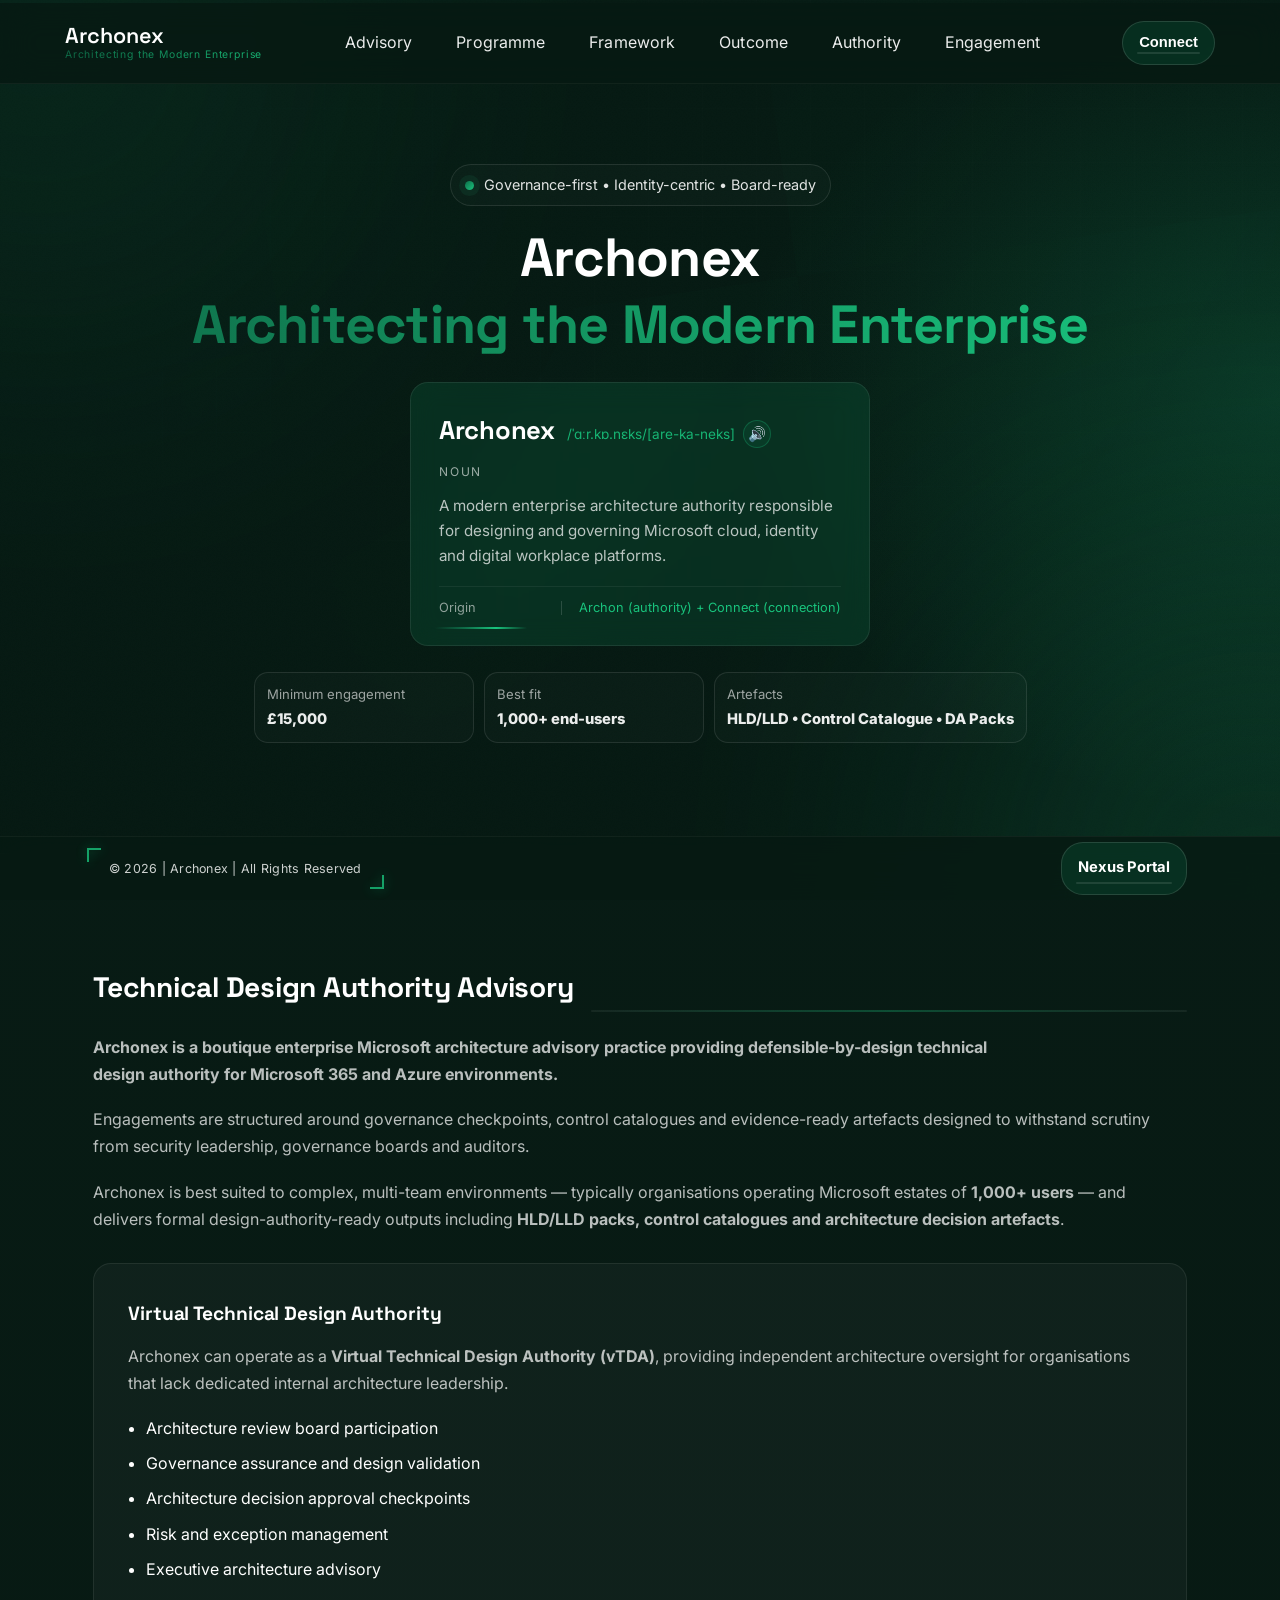
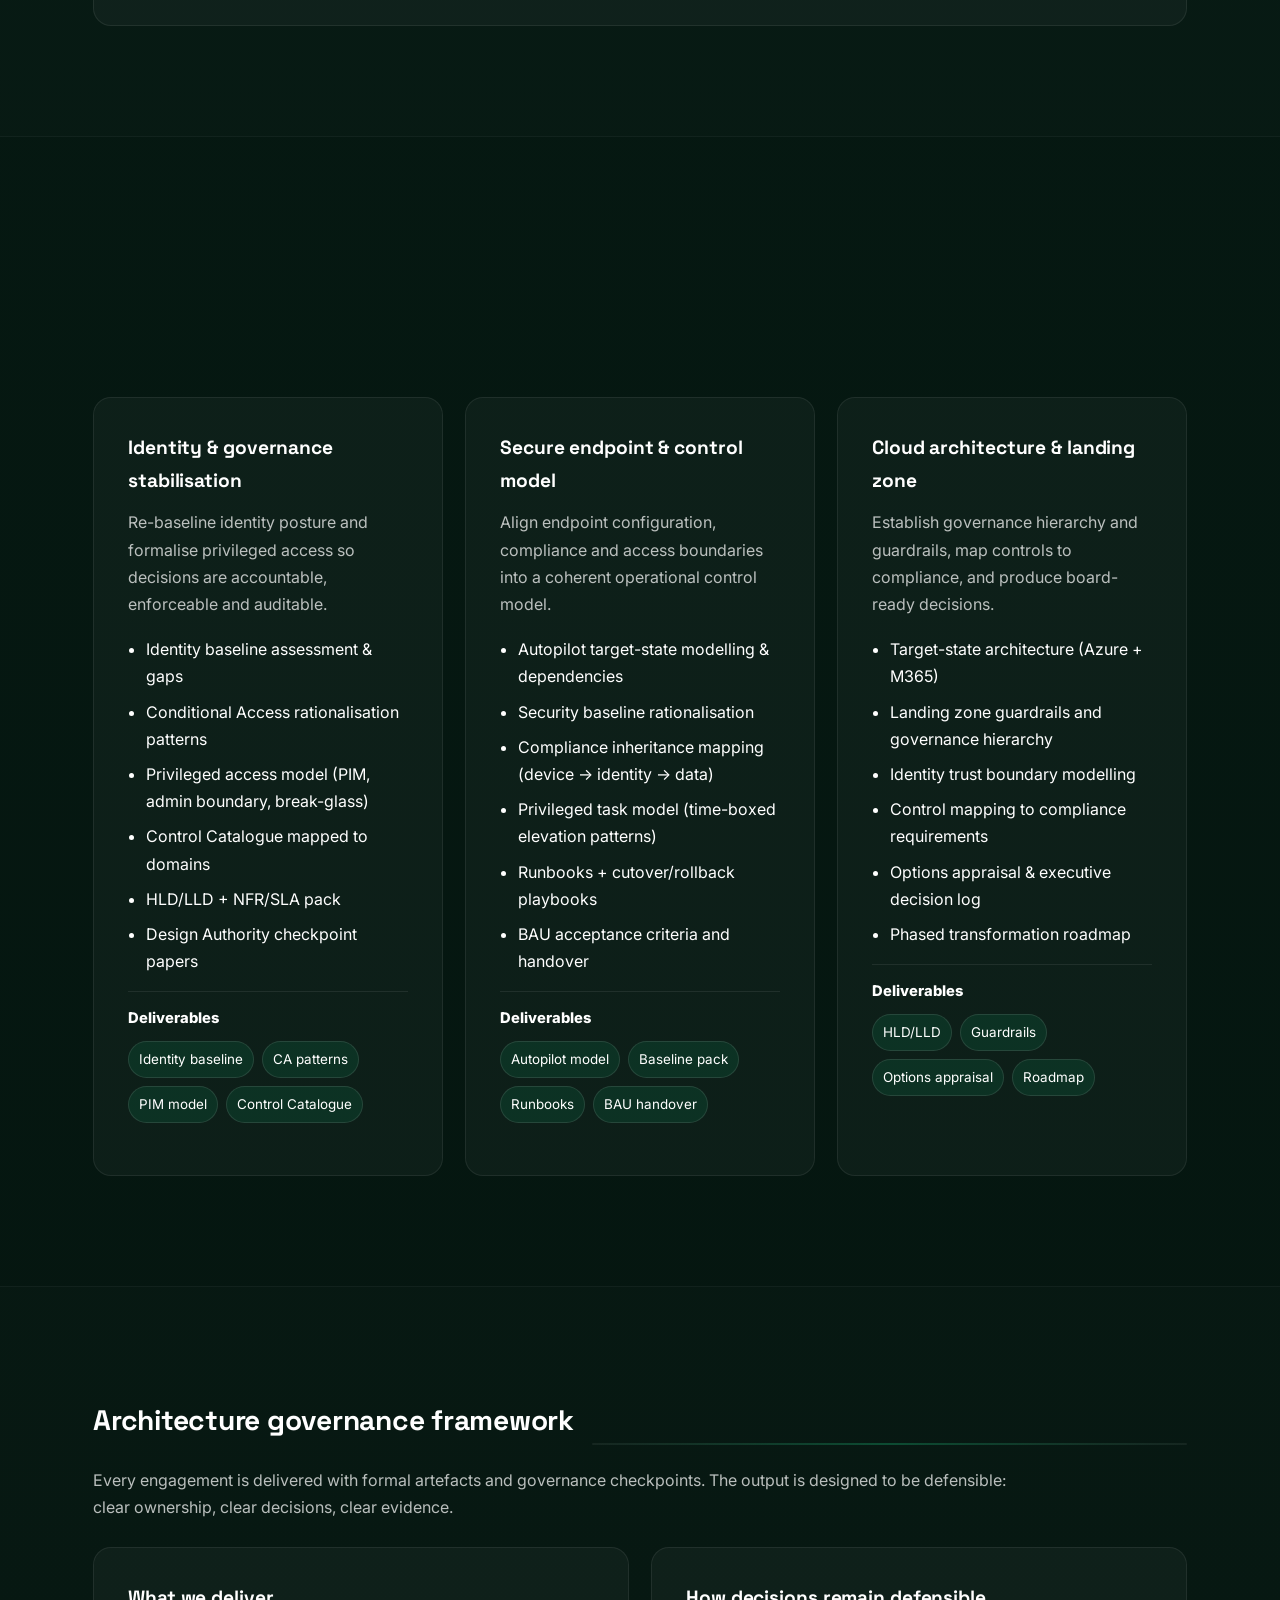
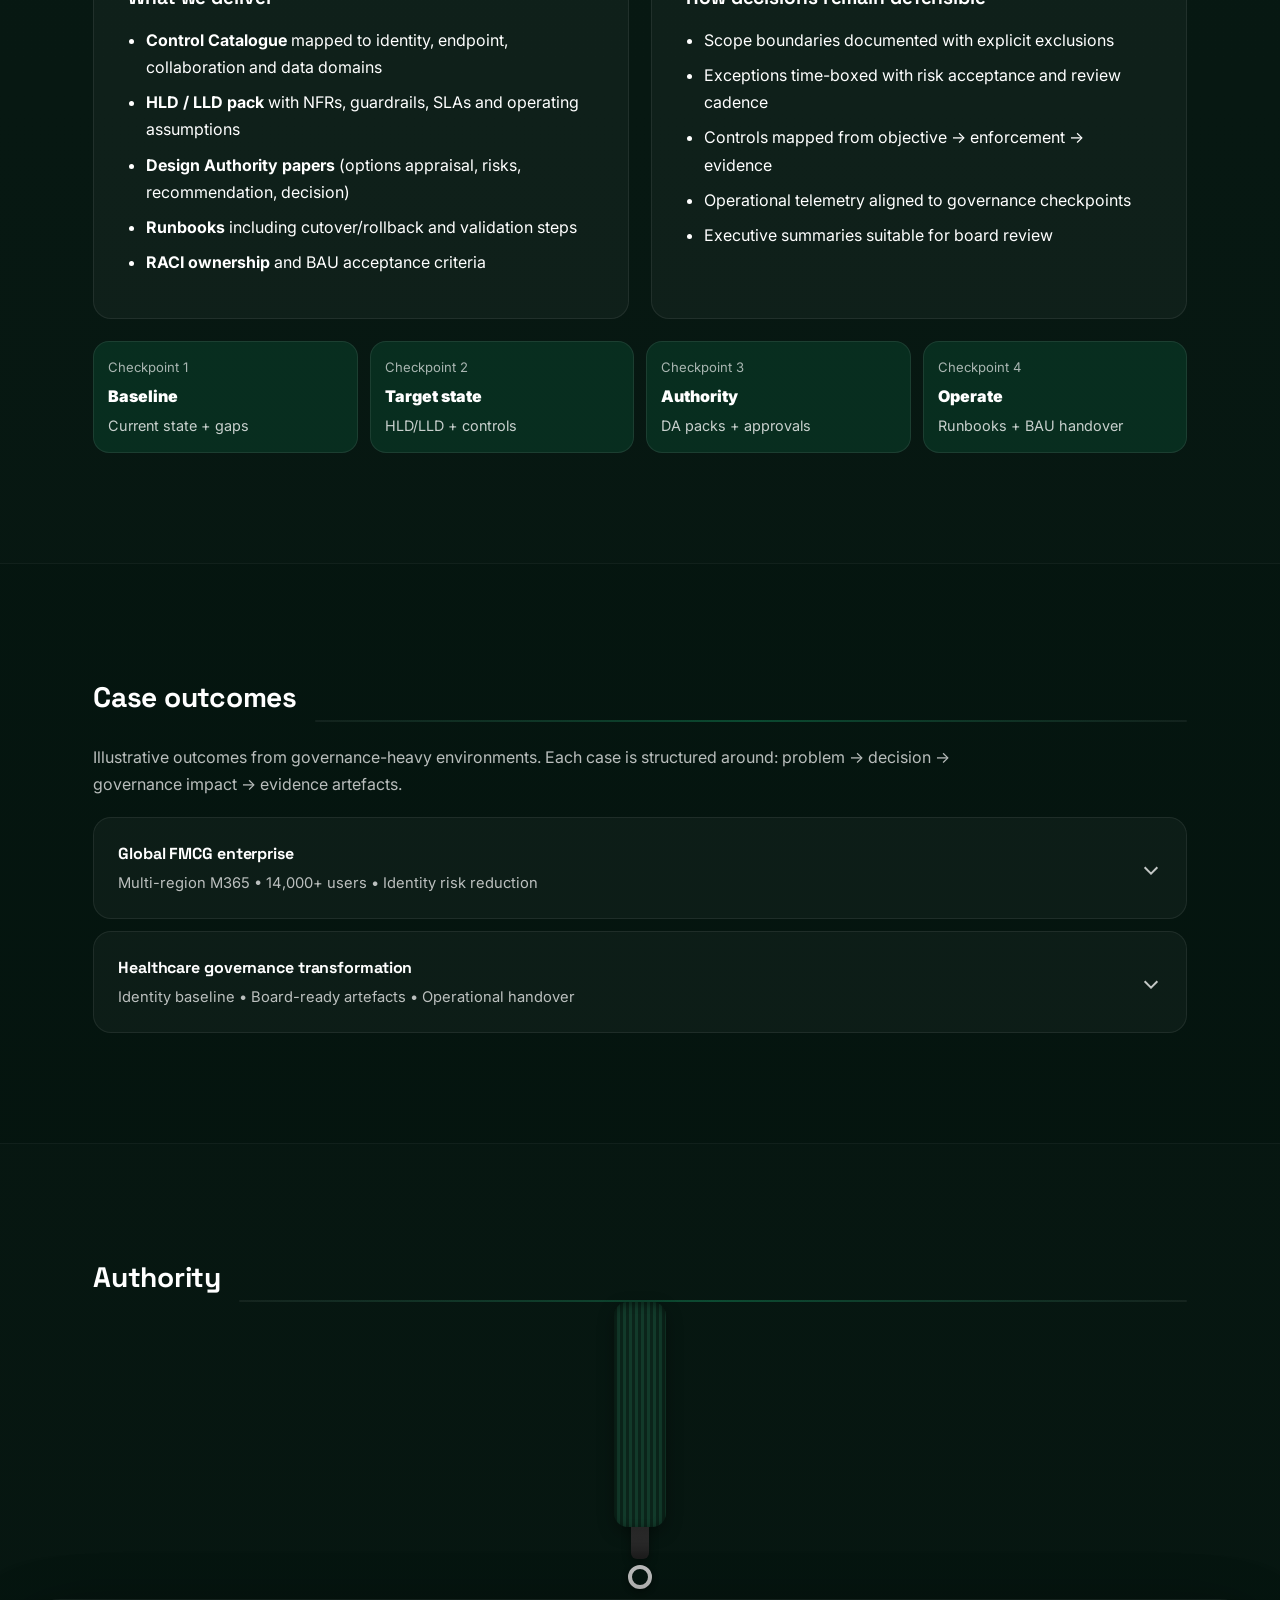
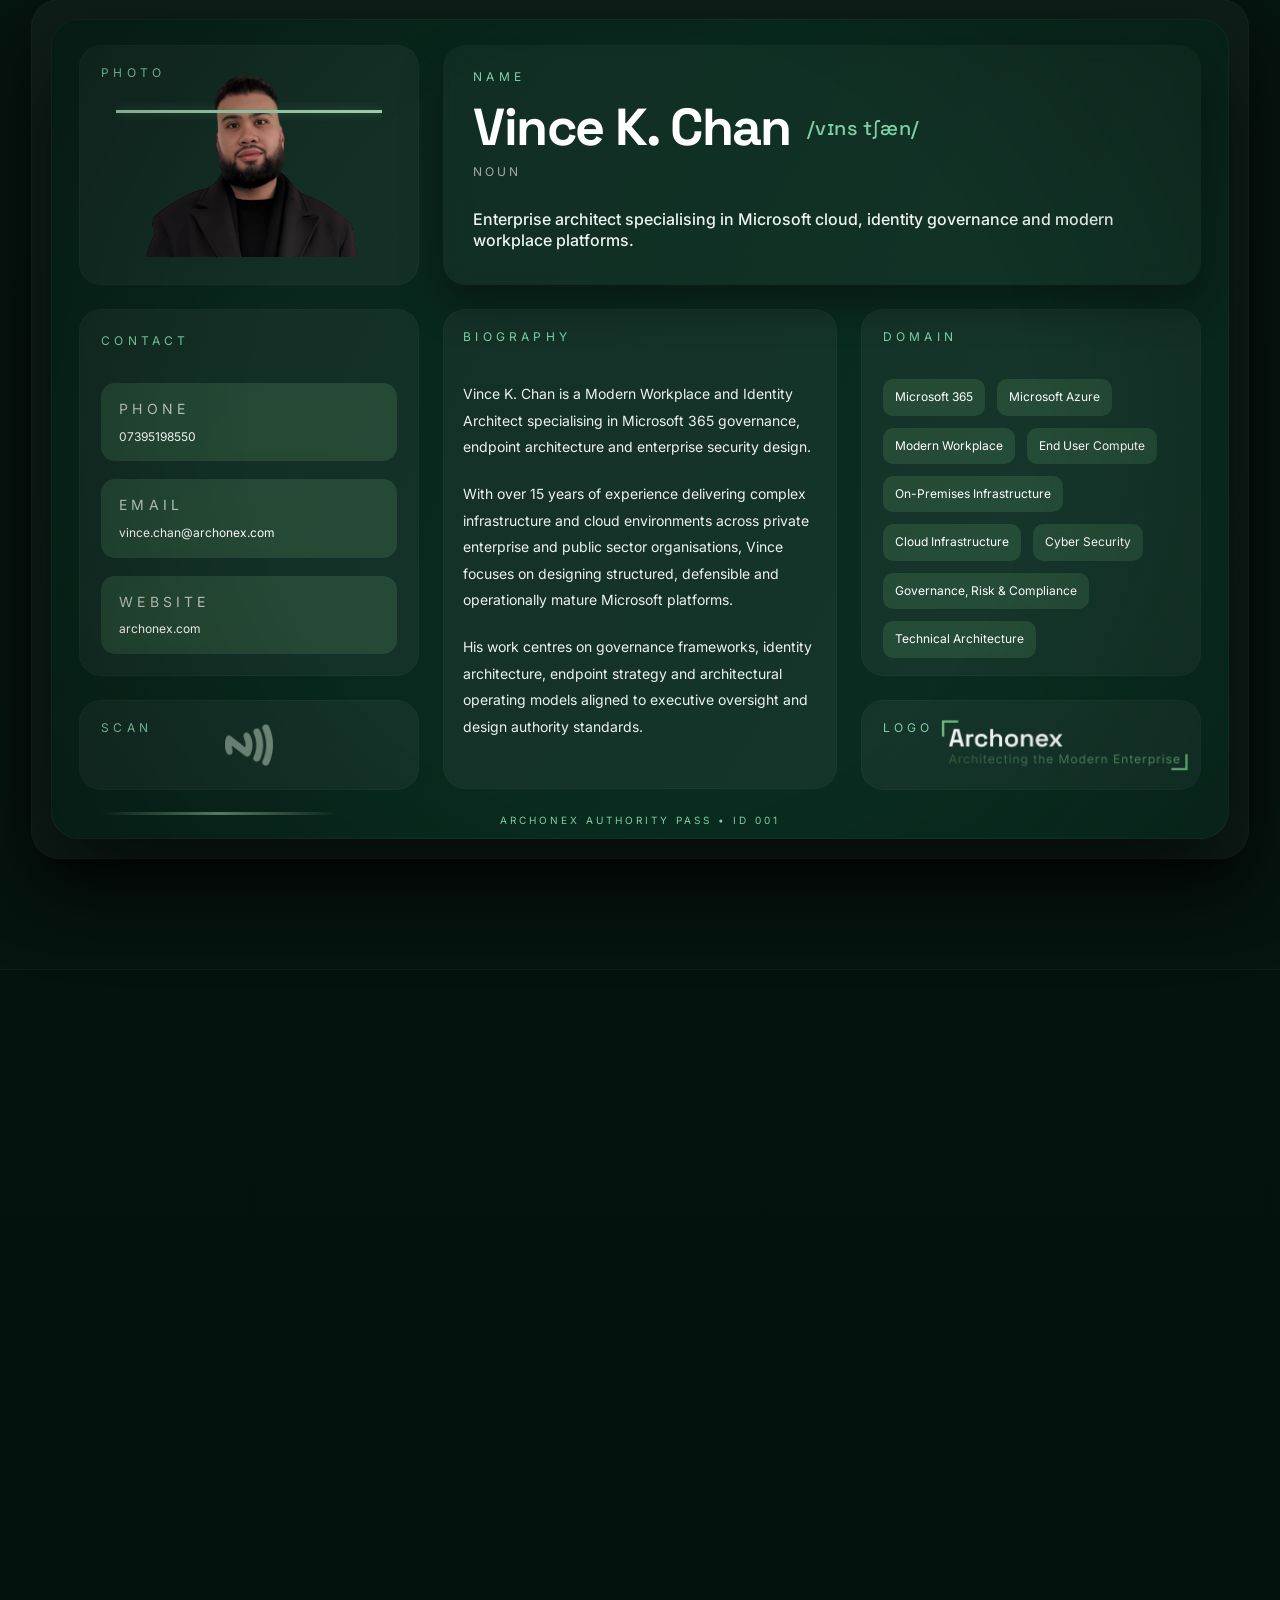
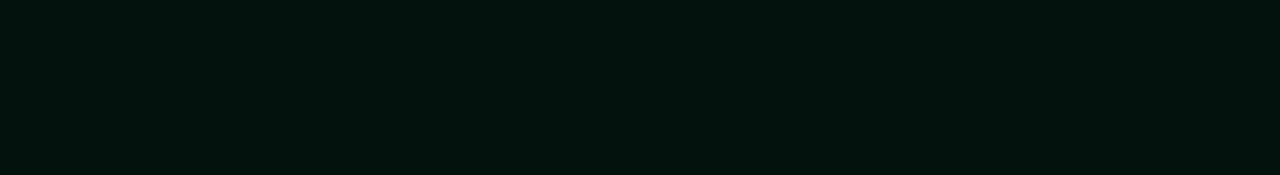
==== commit cc3489a2: "Update index.html" ====
--- a/index.html
+++ b/index.html
@@ -653,10 +653,10 @@
       <span>© 2026 | Archonex | All Rights Reserved</span>
     </span>
 
-    <button class="btn btn--rail">
-      <span class="btn__label">Nexus Portal</span>
-      <span class="btn__rail"><span class="btn__runner"></span></span>
-    </button>
+<a href="/nexus/" class="btn btn--rail">
+  <span class="btn__label">Nexus Portal</span>
+  <span class="btn__rail"><span class="btn__runner"></span></span>
+</a>
 
   </div>
 </footer>
@@ -764,4 +764,4 @@
 
   <script src="script.js"></script>
 </body>
-</html>+</html>
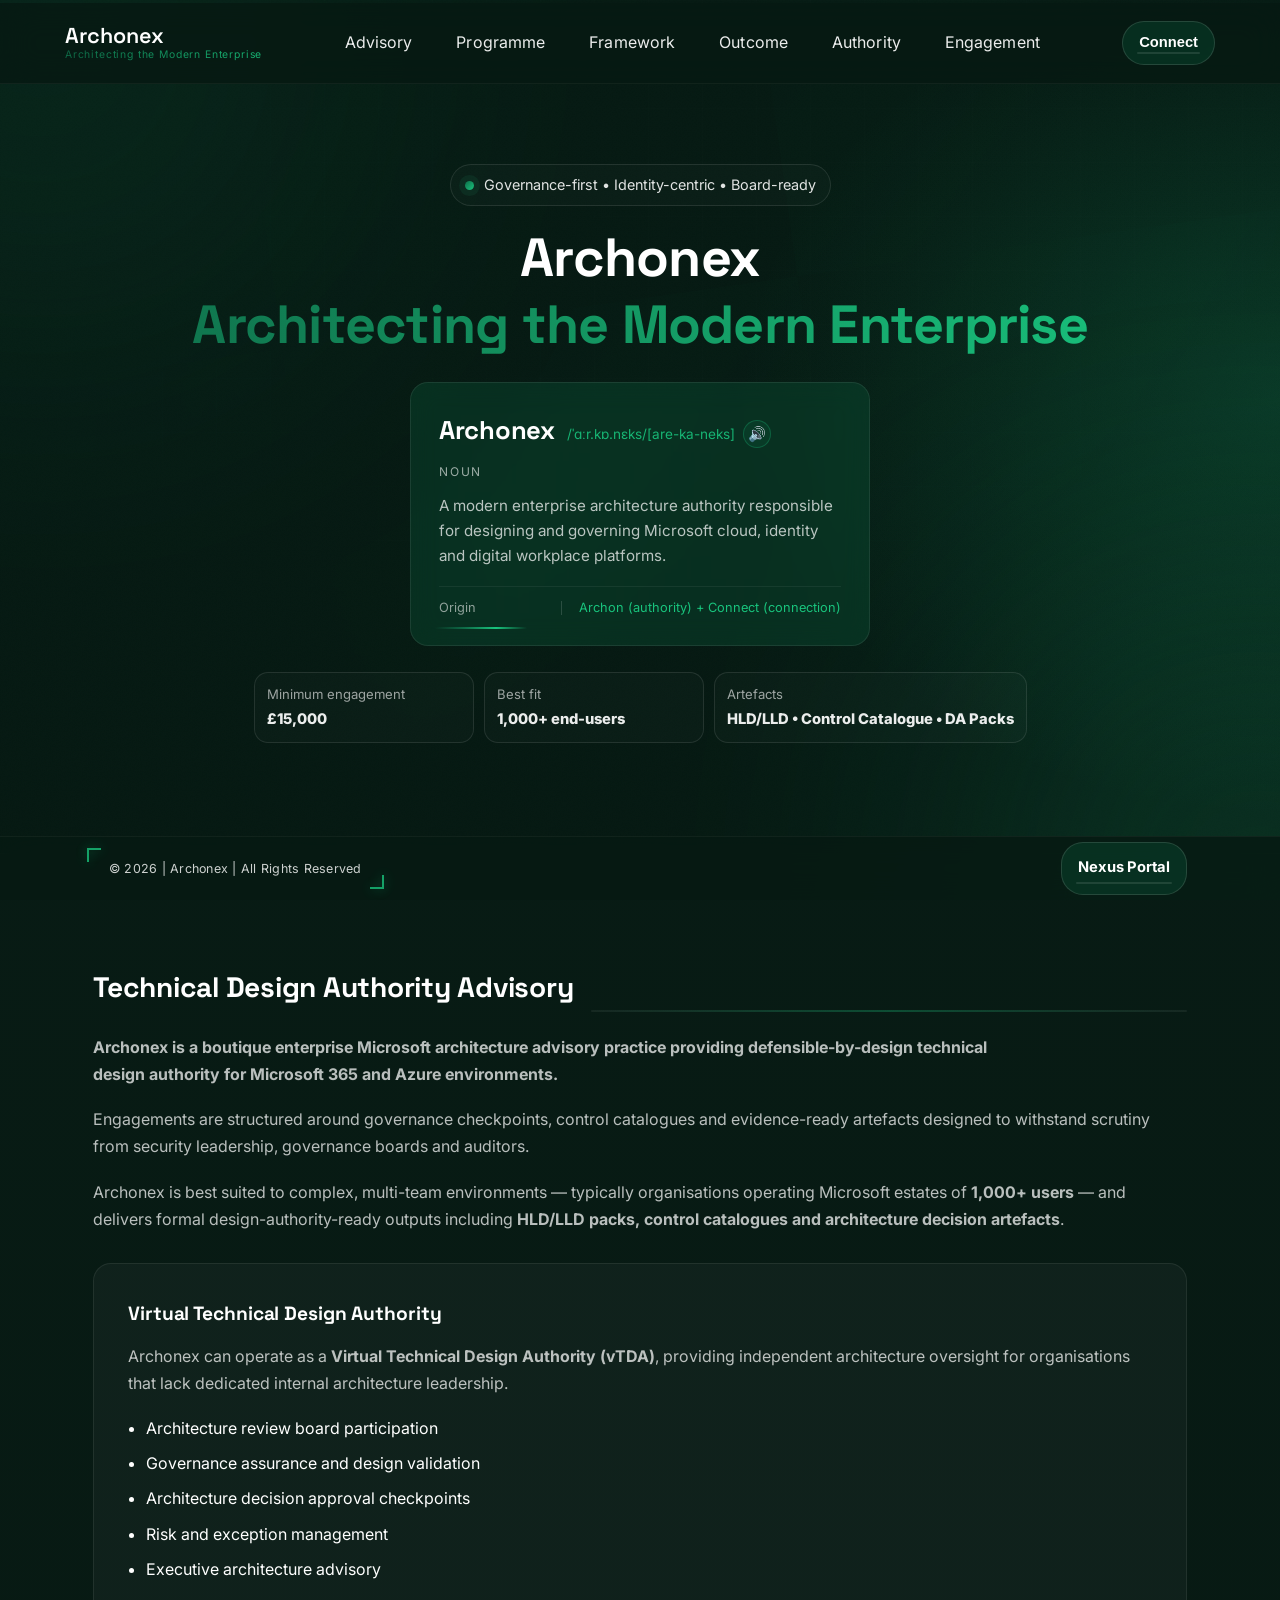
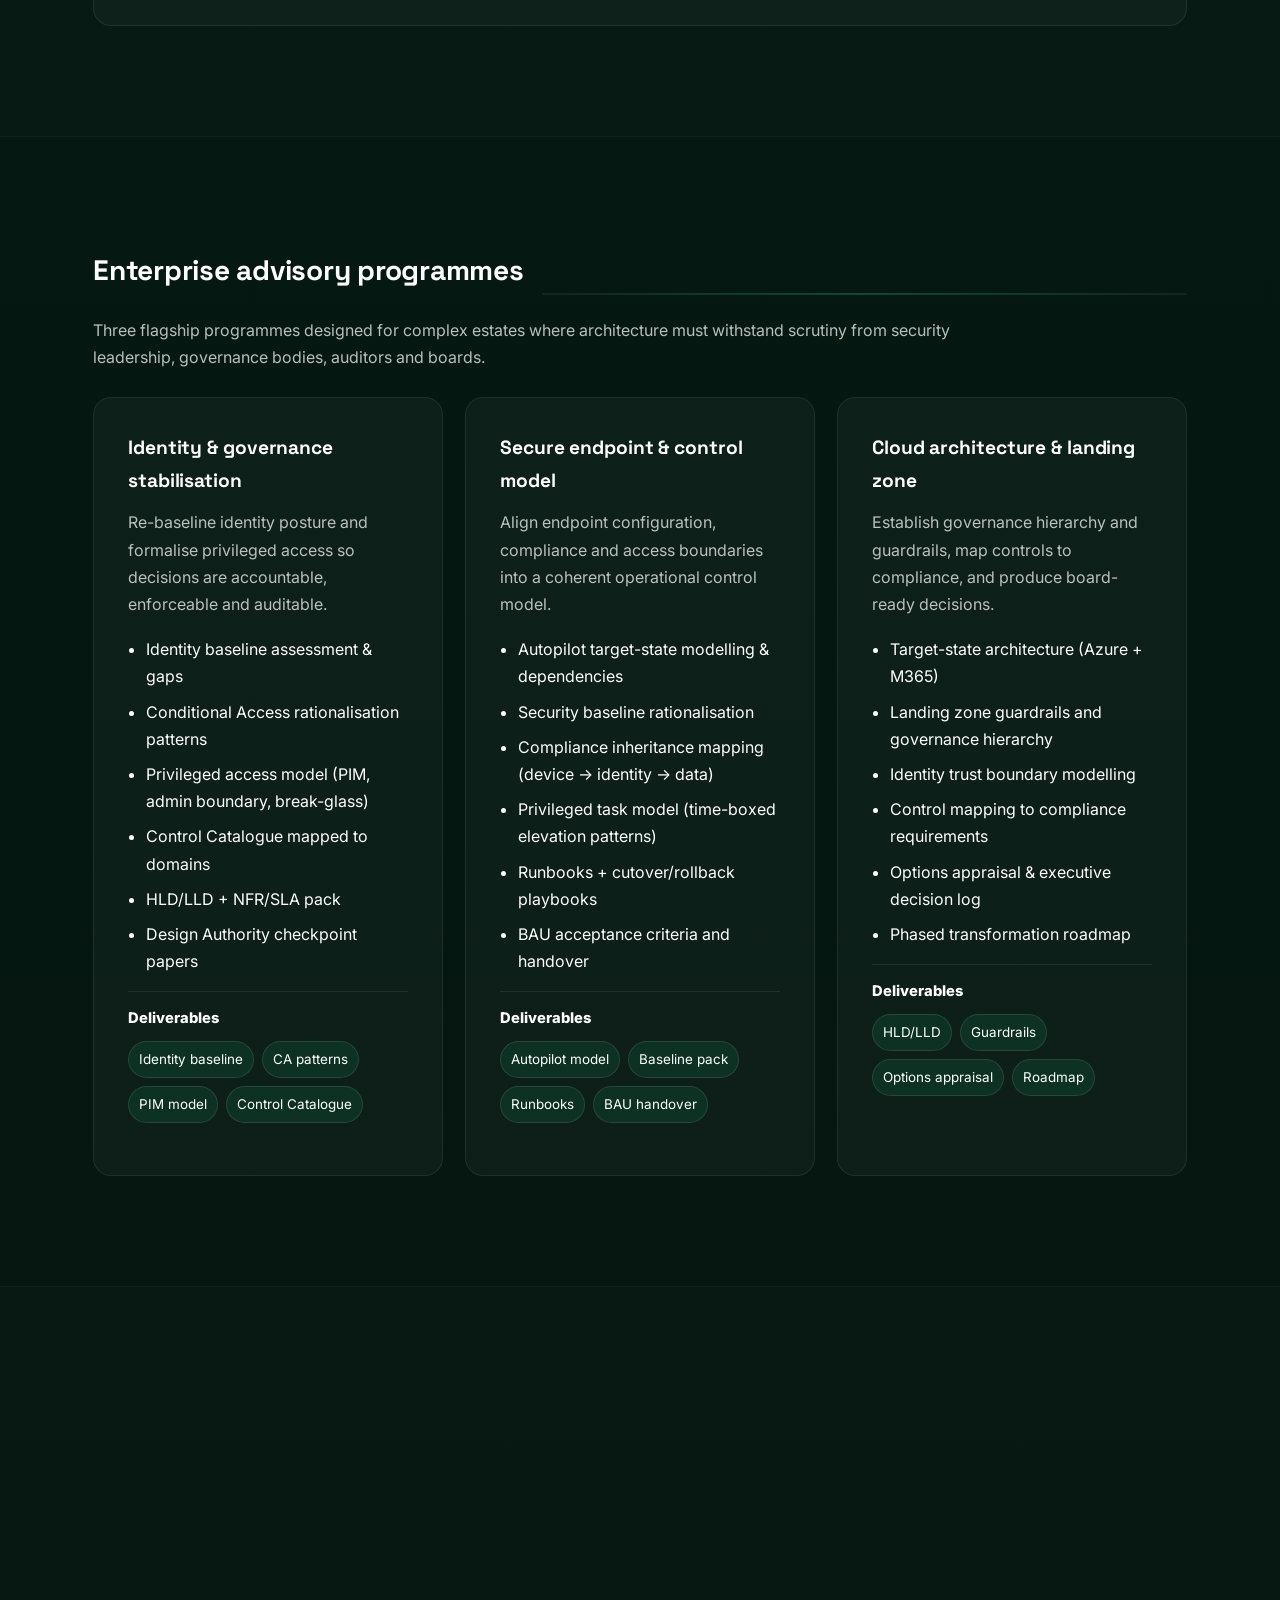
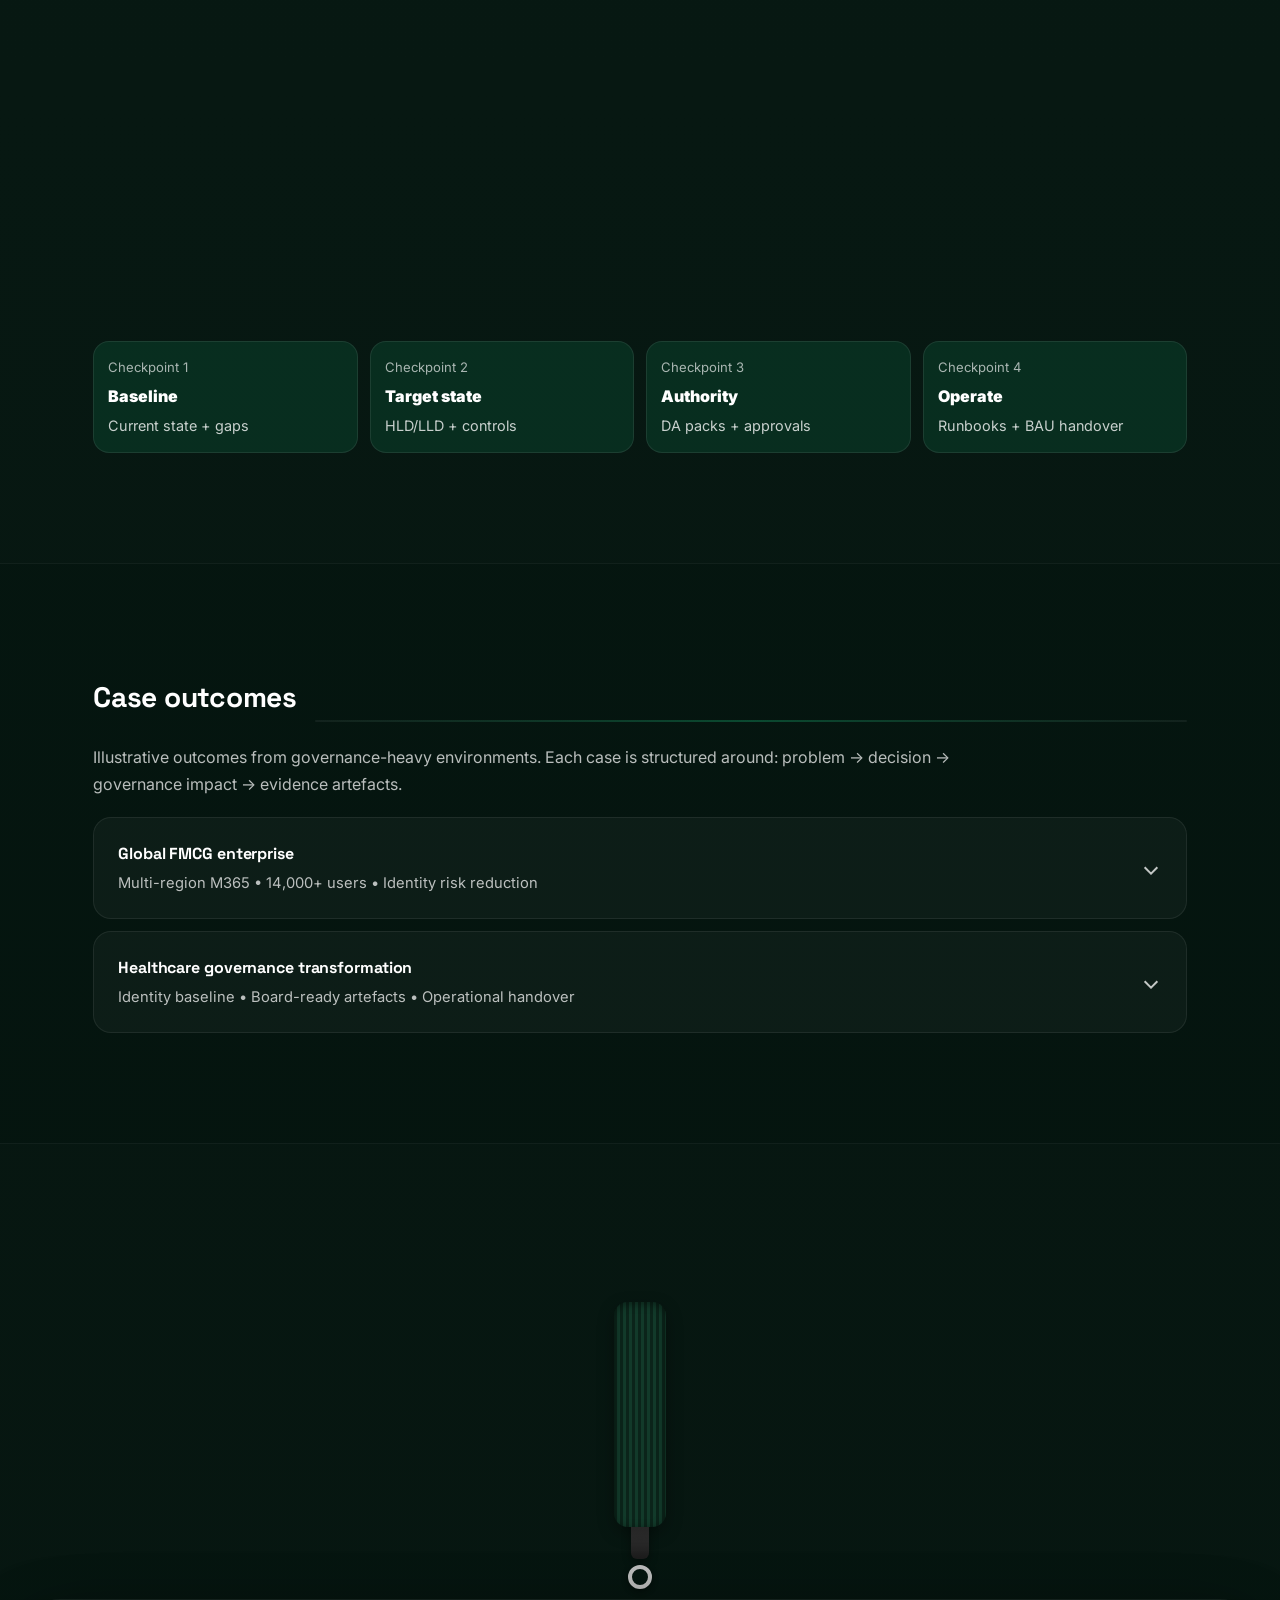
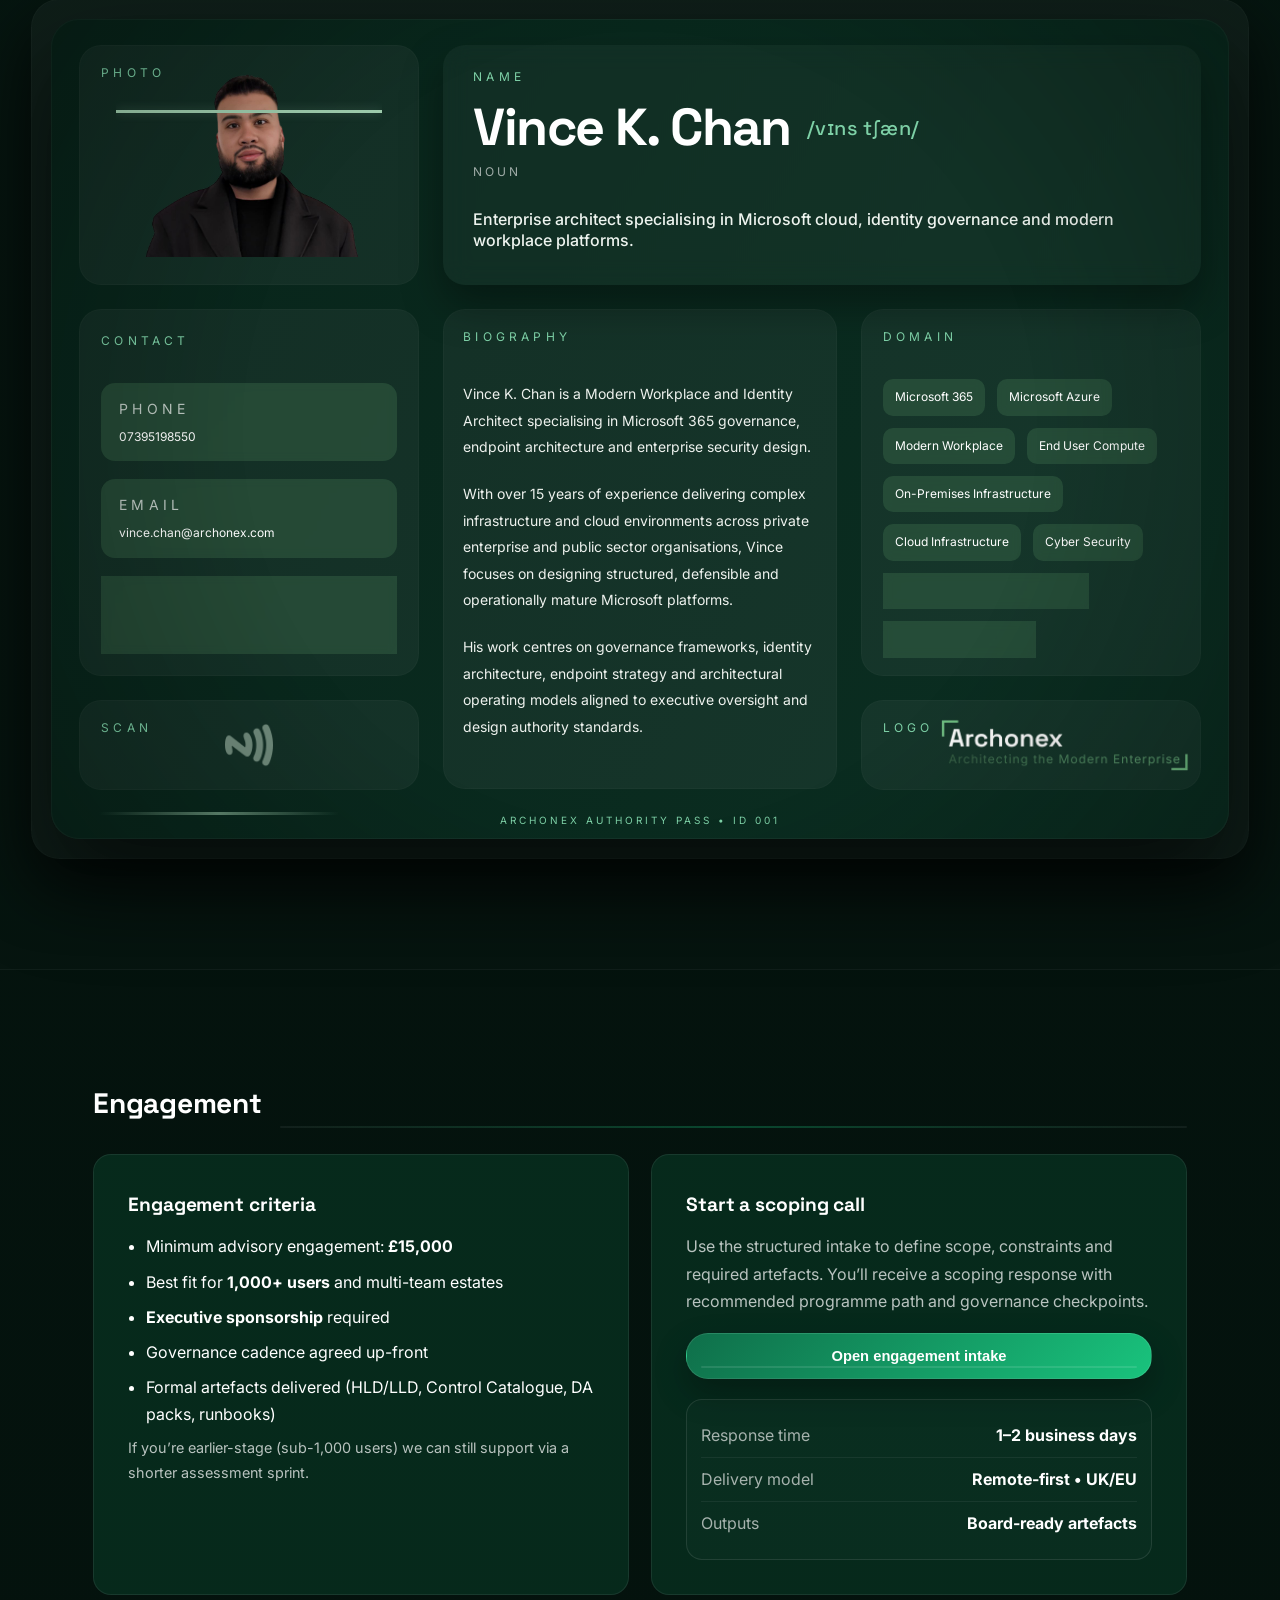
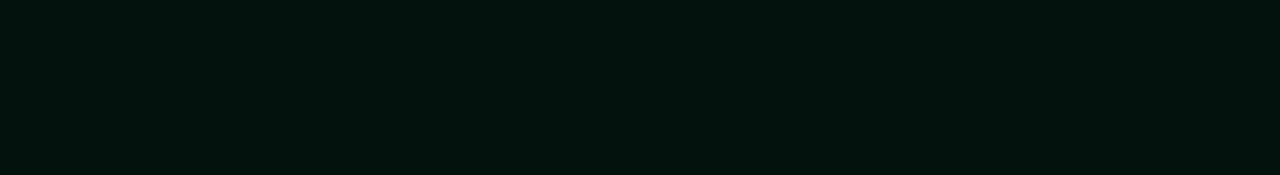
==== commit 5ca09e42: "Update index.html" ====
--- a/index.html
+++ b/index.html
@@ -653,7 +653,7 @@
       <span>© 2026 | Archonex | All Rights Reserved</span>
     </span>
 
-<a href="/nexus/" class="btn btn--rail">
+<a href="/nexus/index.html" class="btn btn--rail">
   <span class="btn__label">Nexus Portal</span>
   <span class="btn__rail"><span class="btn__runner"></span></span>
 </a>
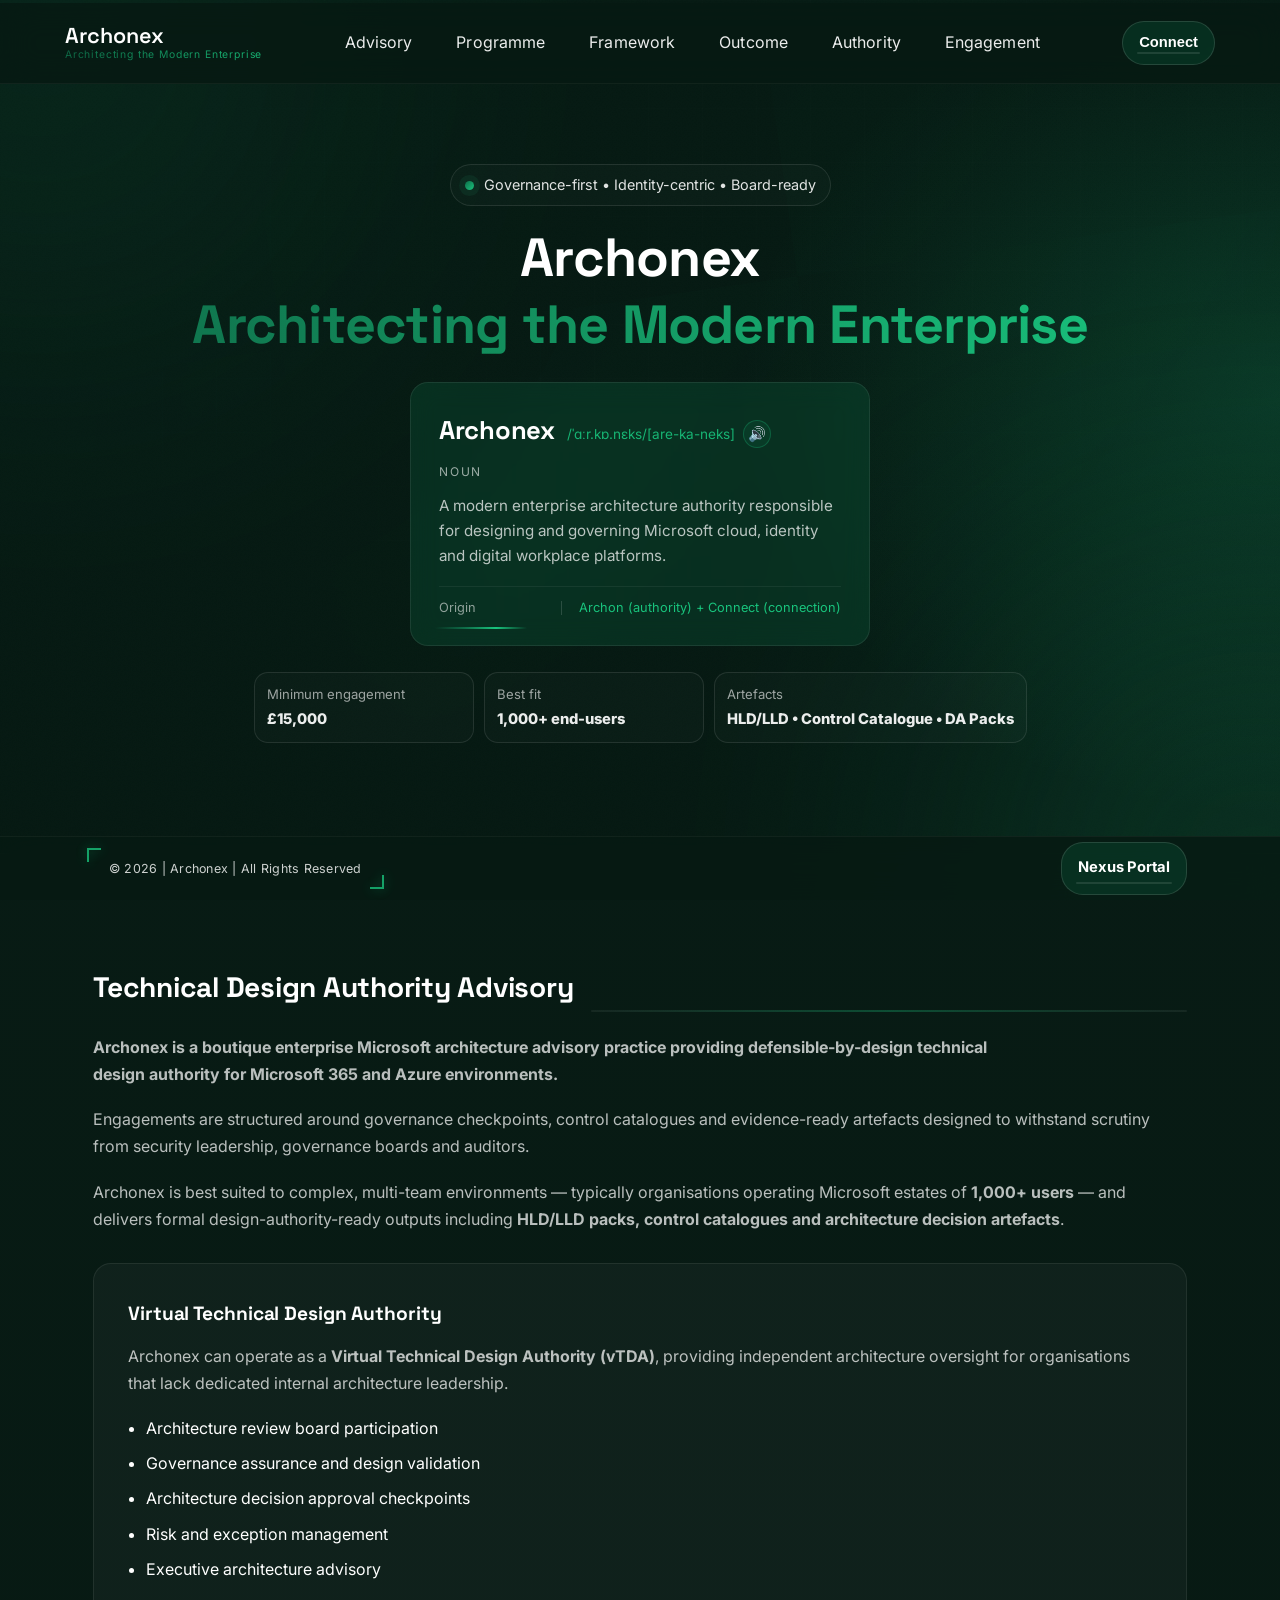
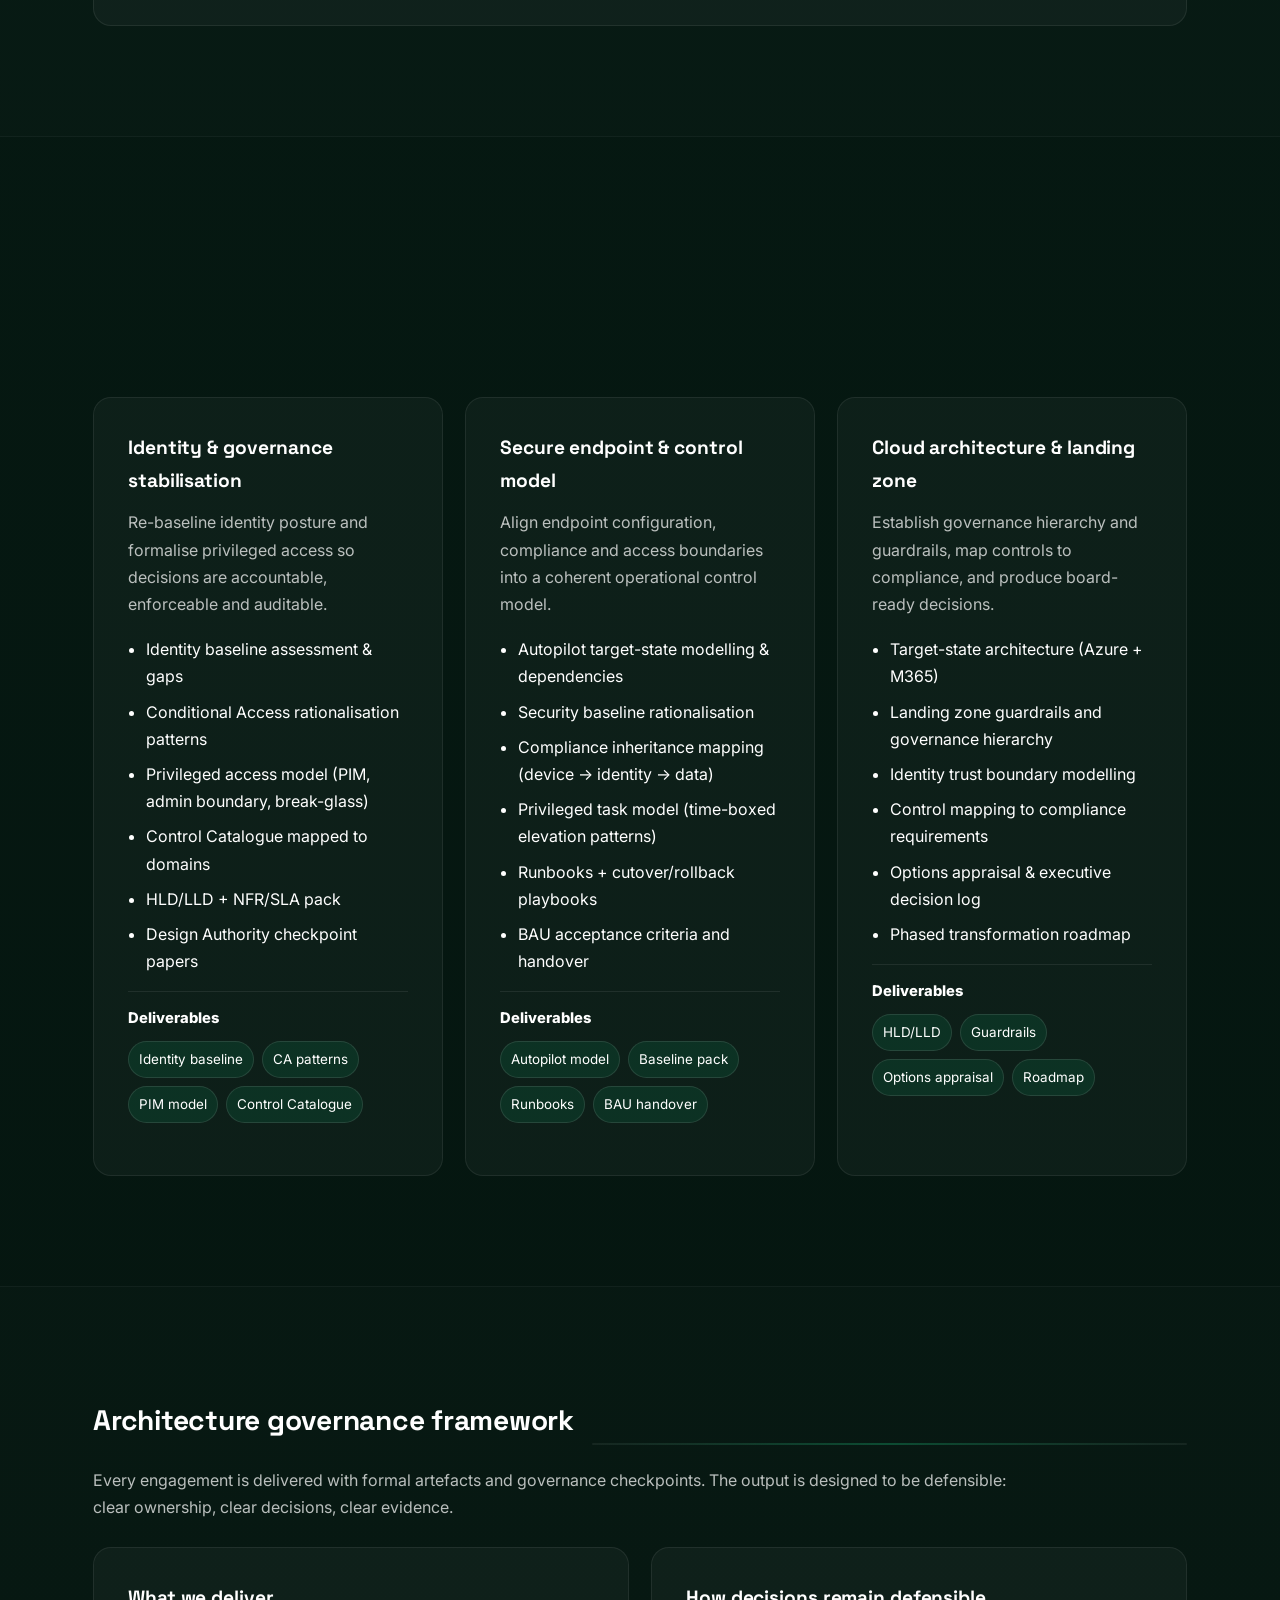
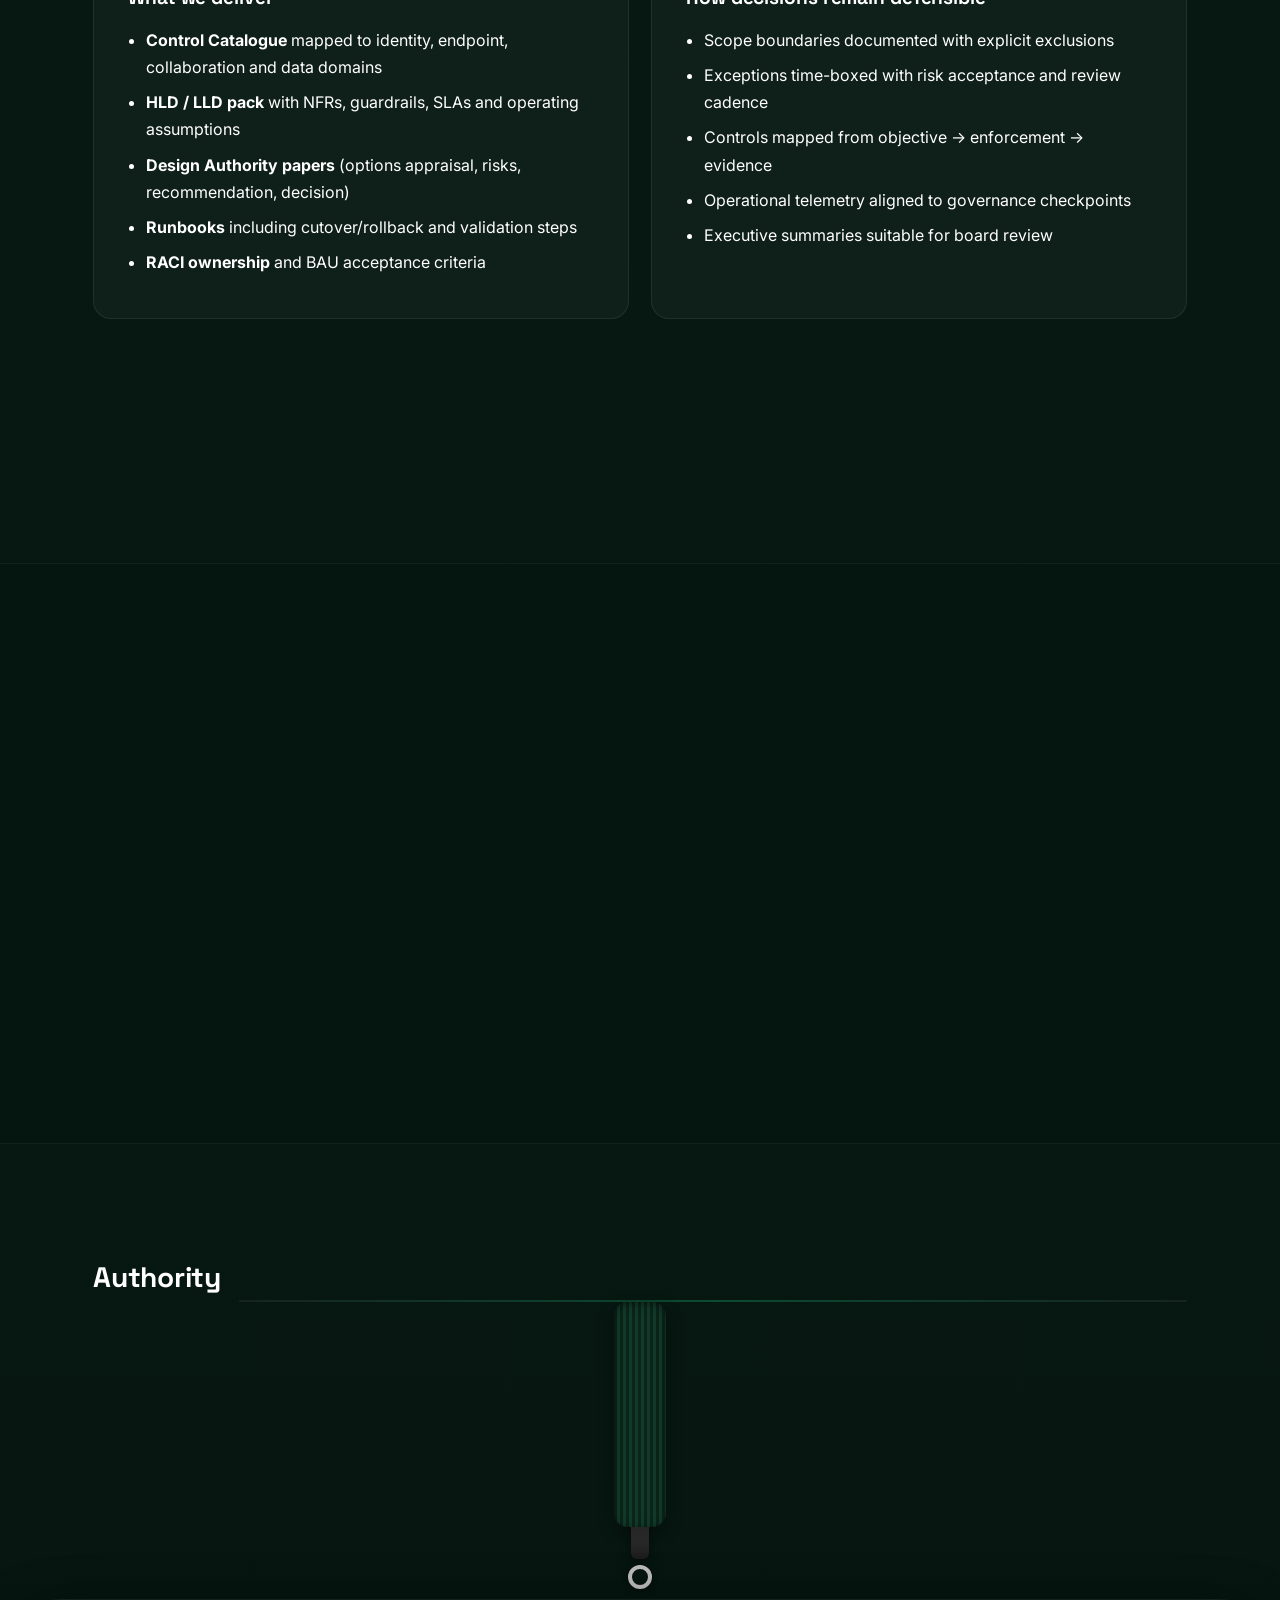
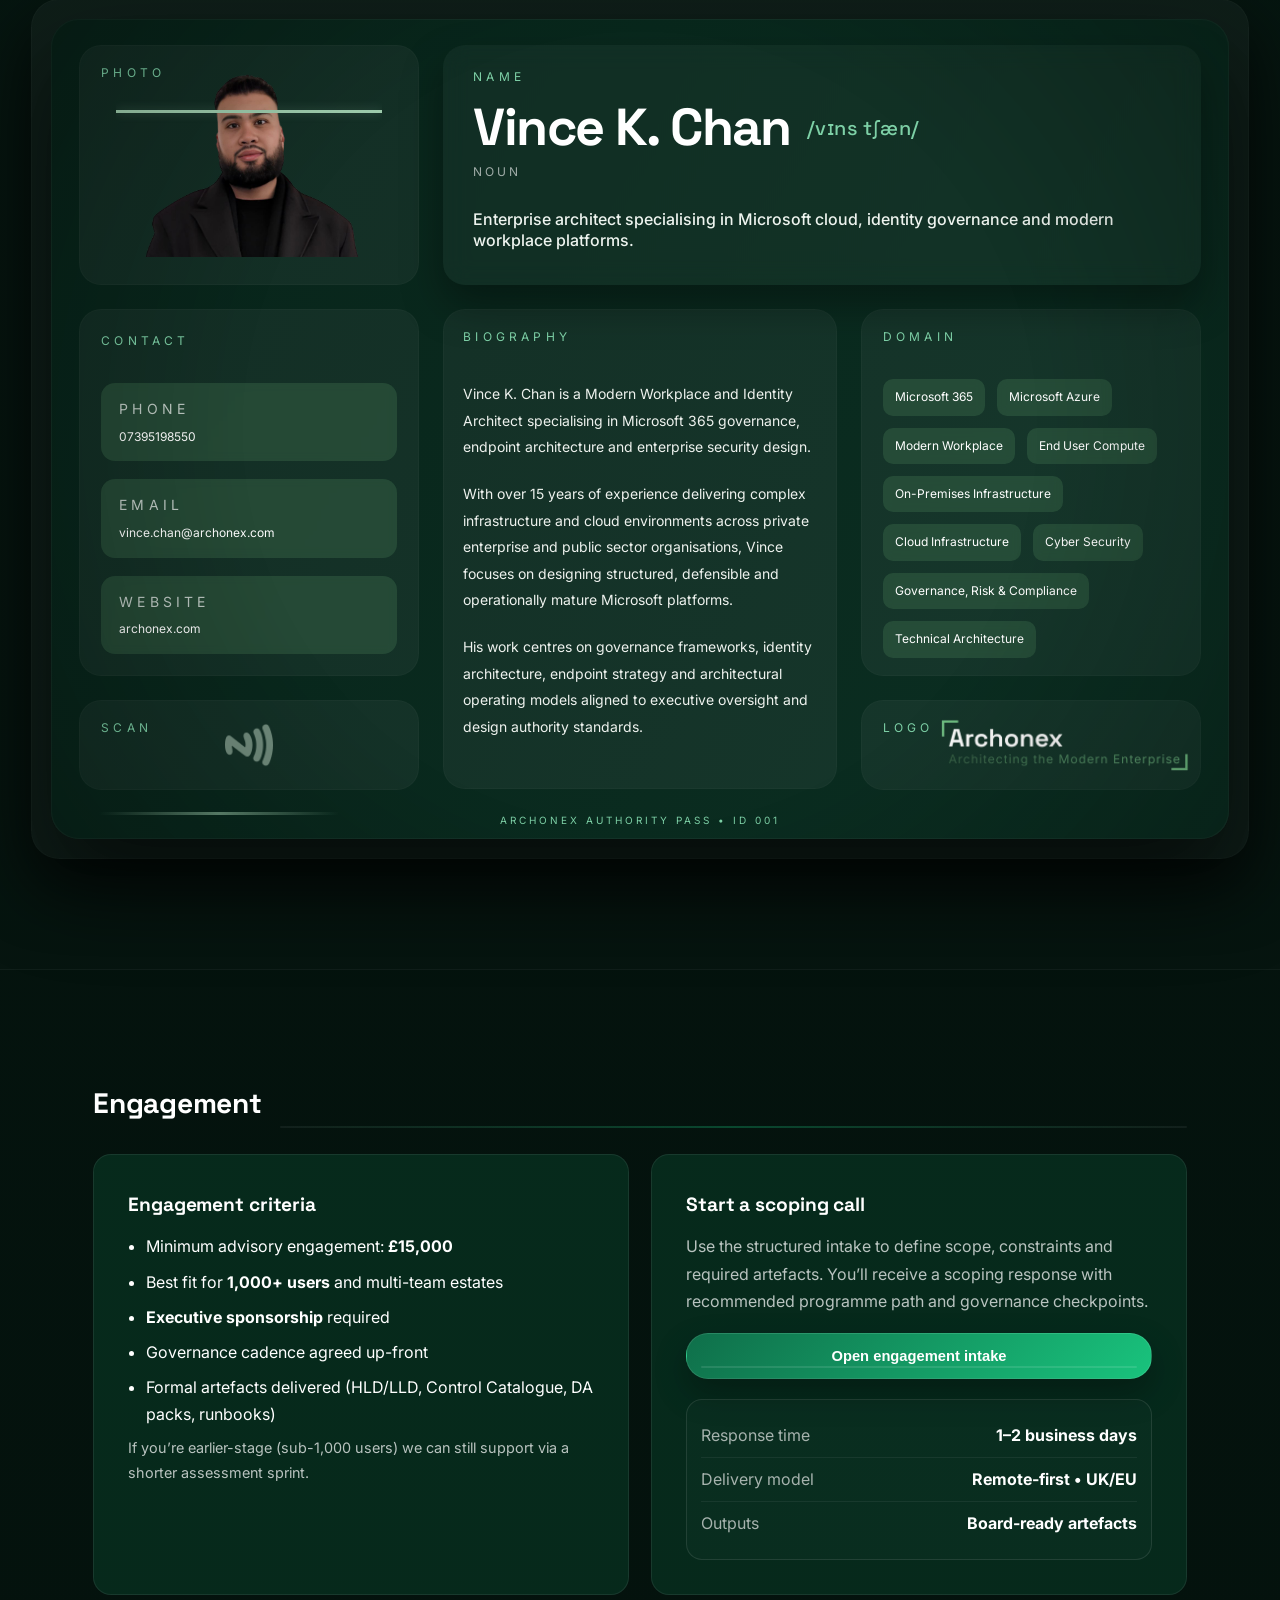
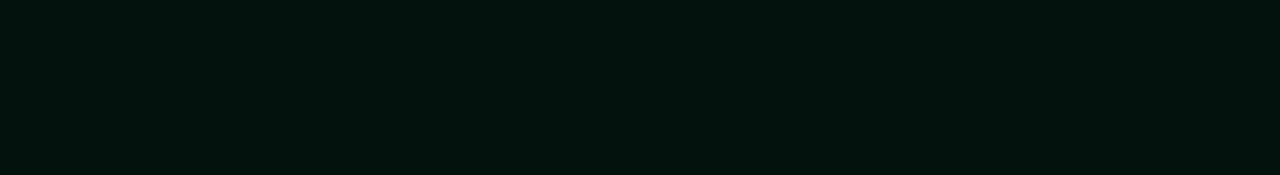
==== commit 40bc7ef1: "Update index.html" ====
--- a/index.html
+++ b/index.html
@@ -653,7 +653,7 @@
       <span>© 2026 | Archonex | All Rights Reserved</span>
     </span>
 
-<a href="/nexus/index.html" class="btn btn--rail">
+<a href="/Nexus/index.html" class="btn btn--rail">
   <span class="btn__label">Nexus Portal</span>
   <span class="btn__rail"><span class="btn__runner"></span></span>
 </a>
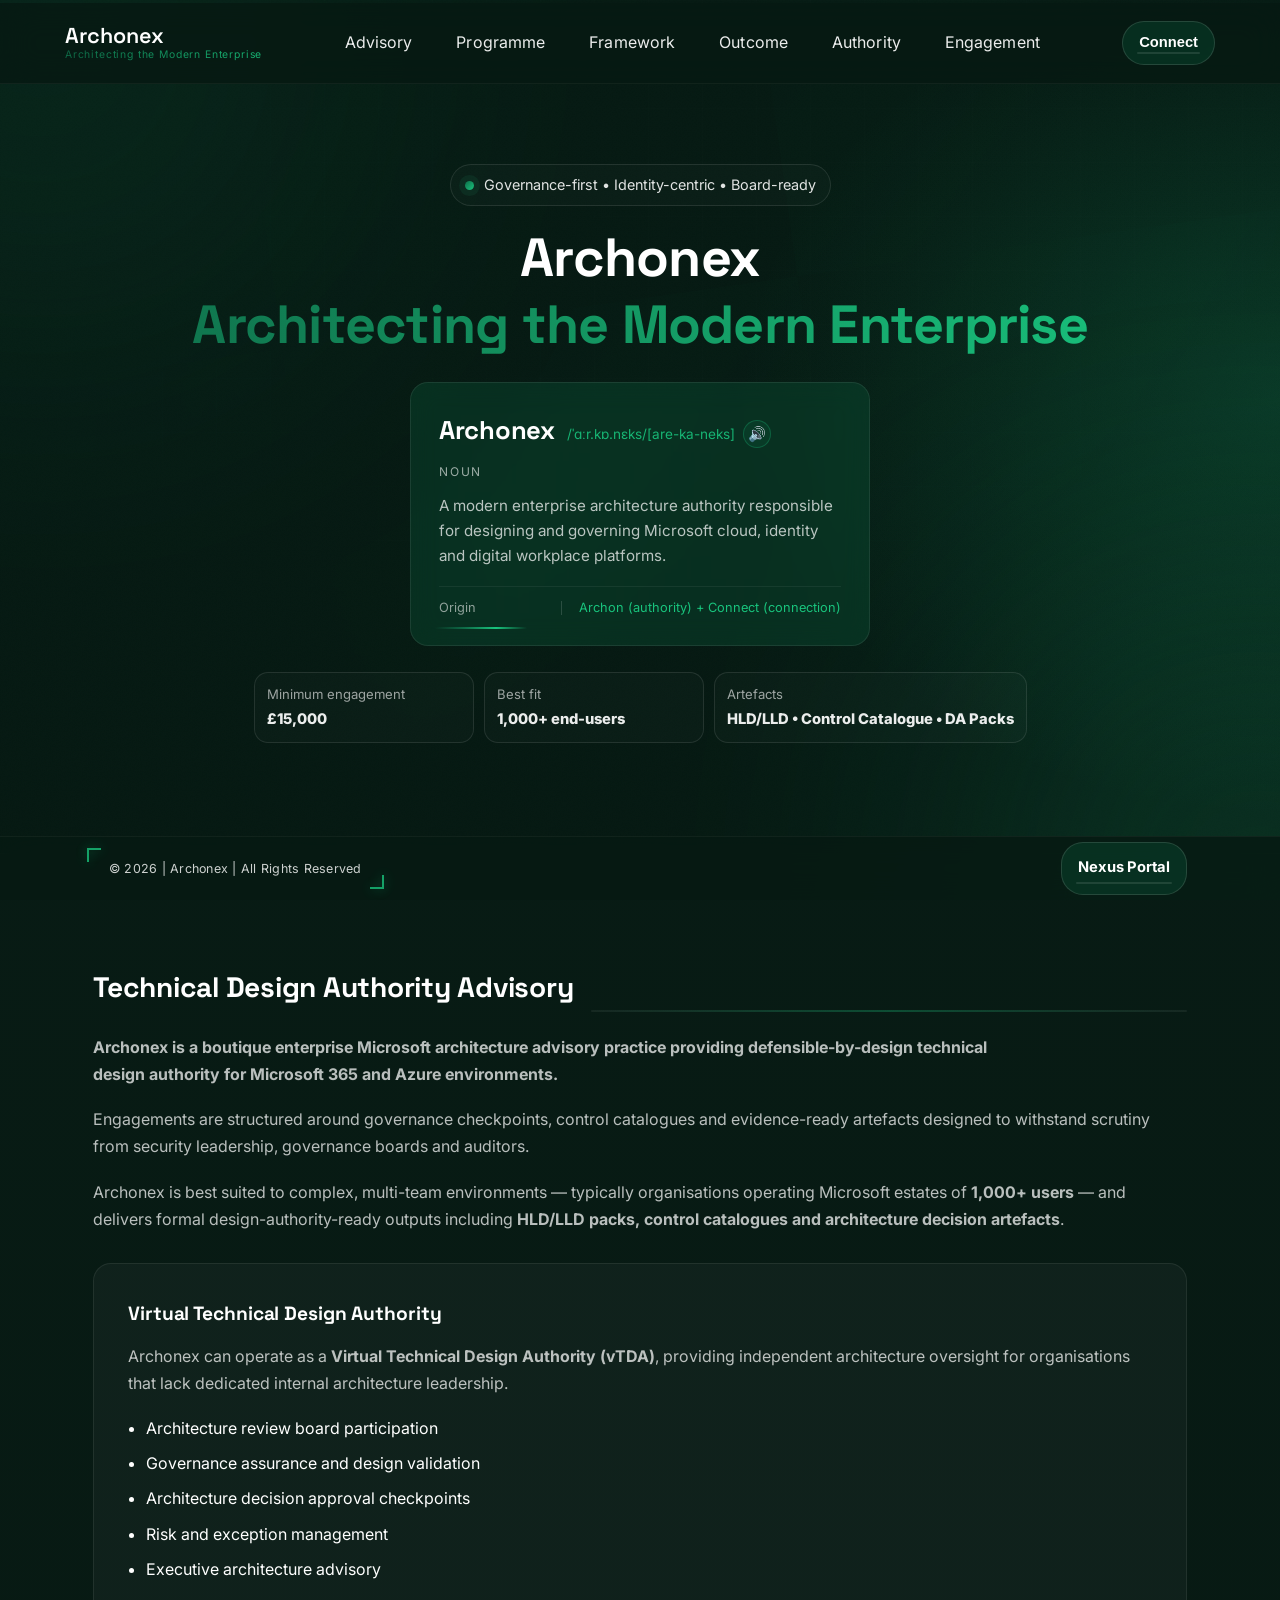
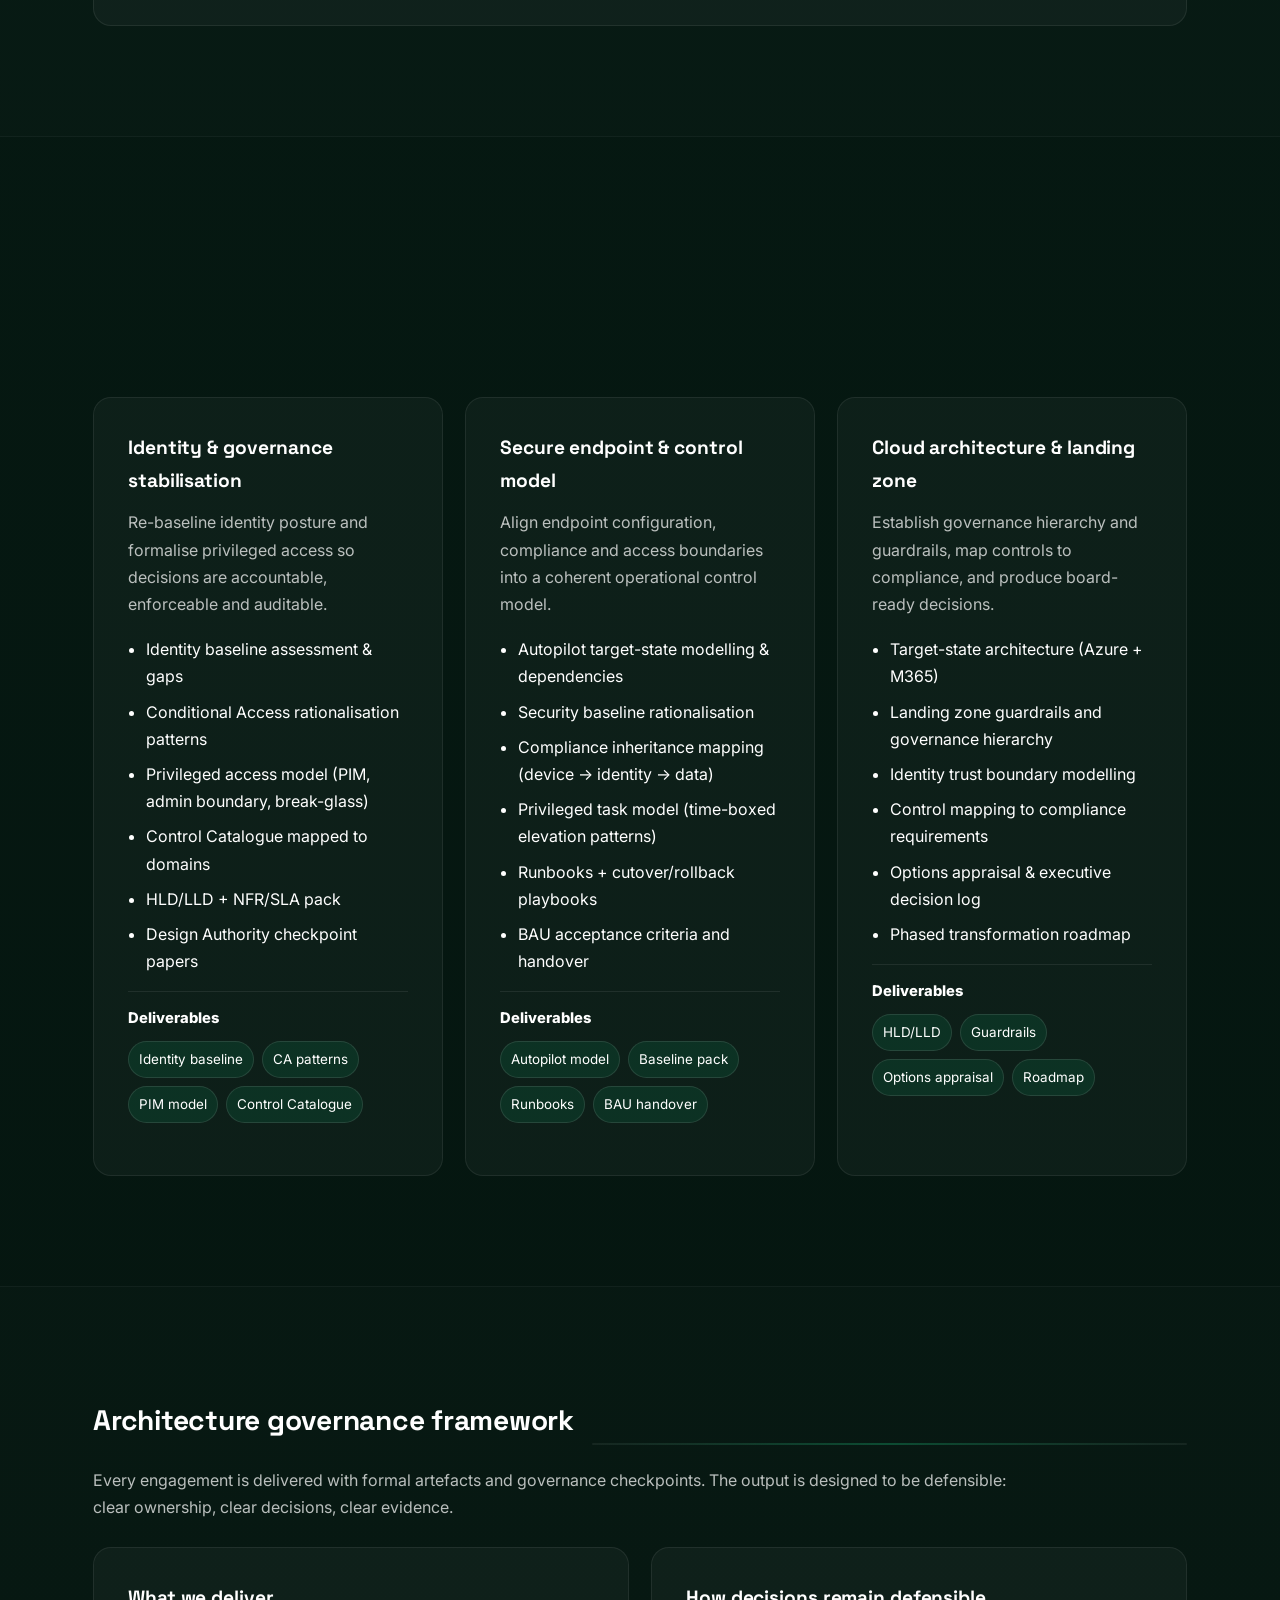
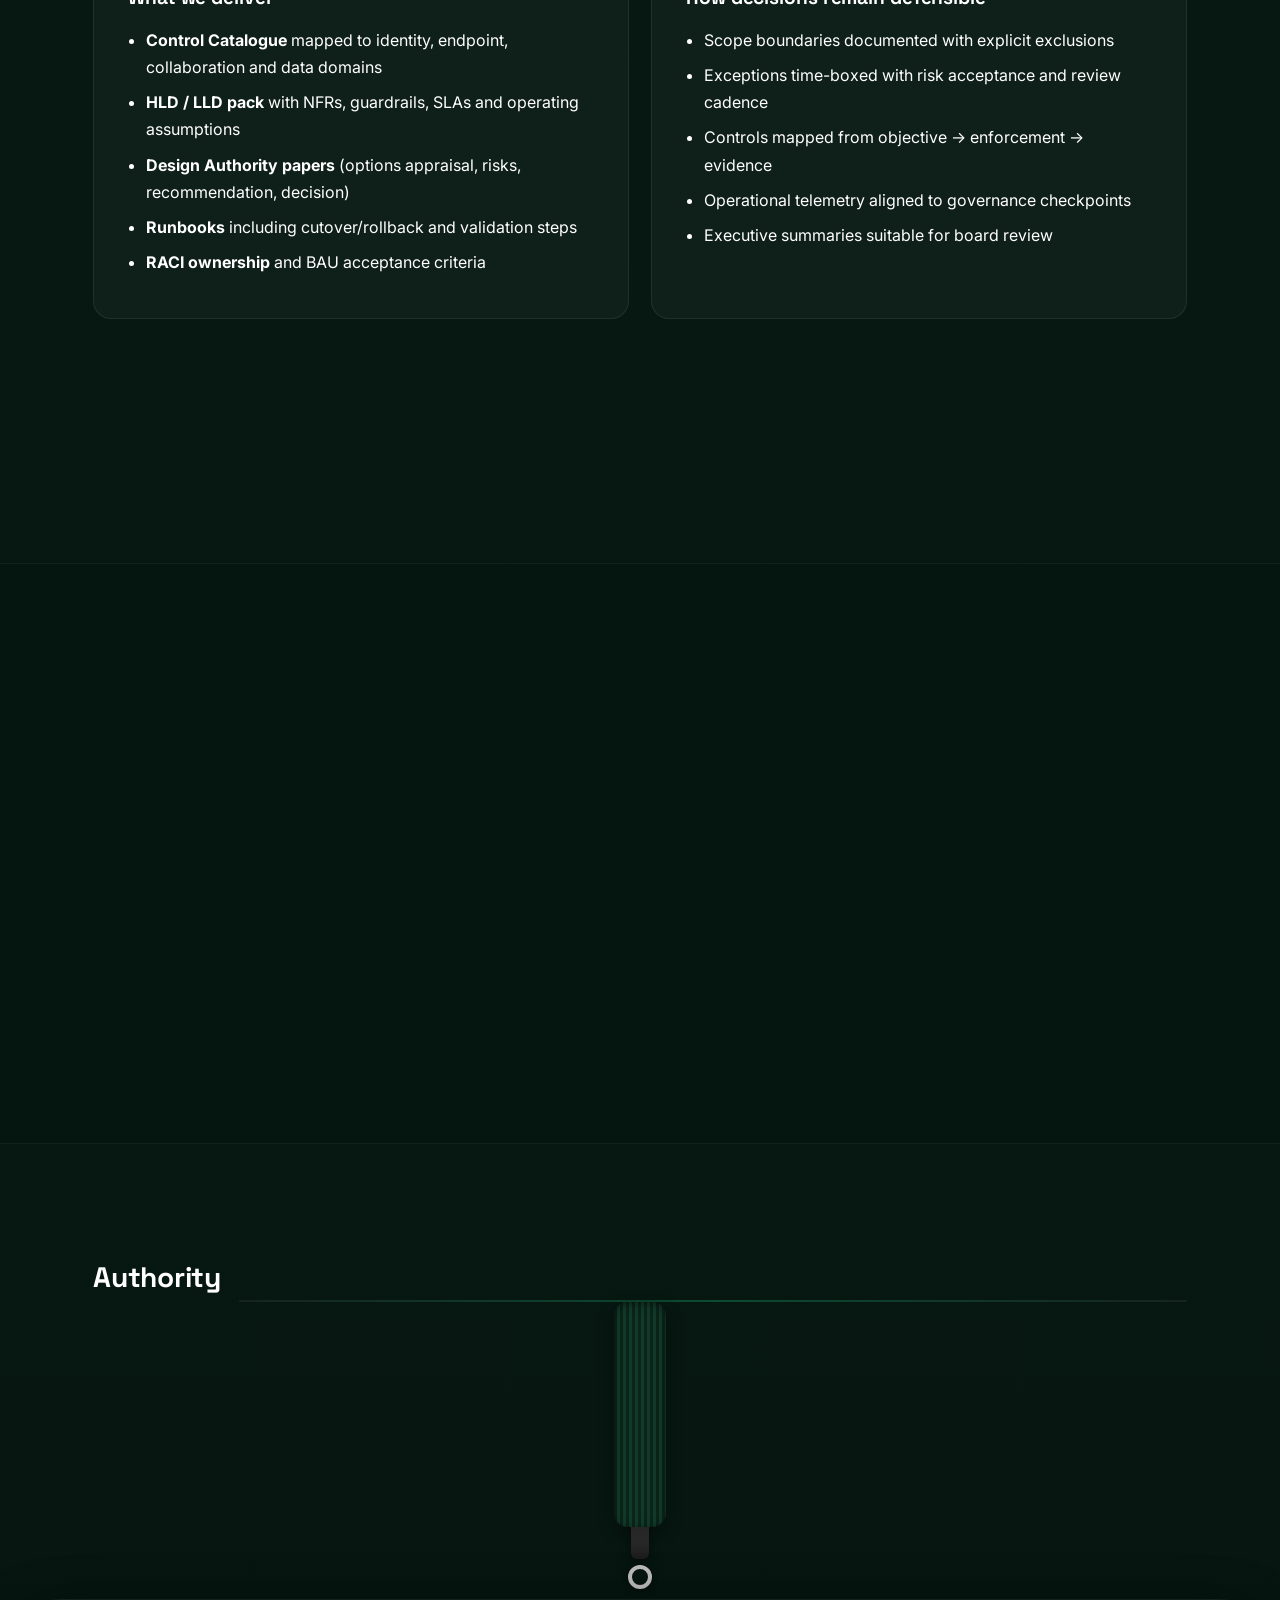
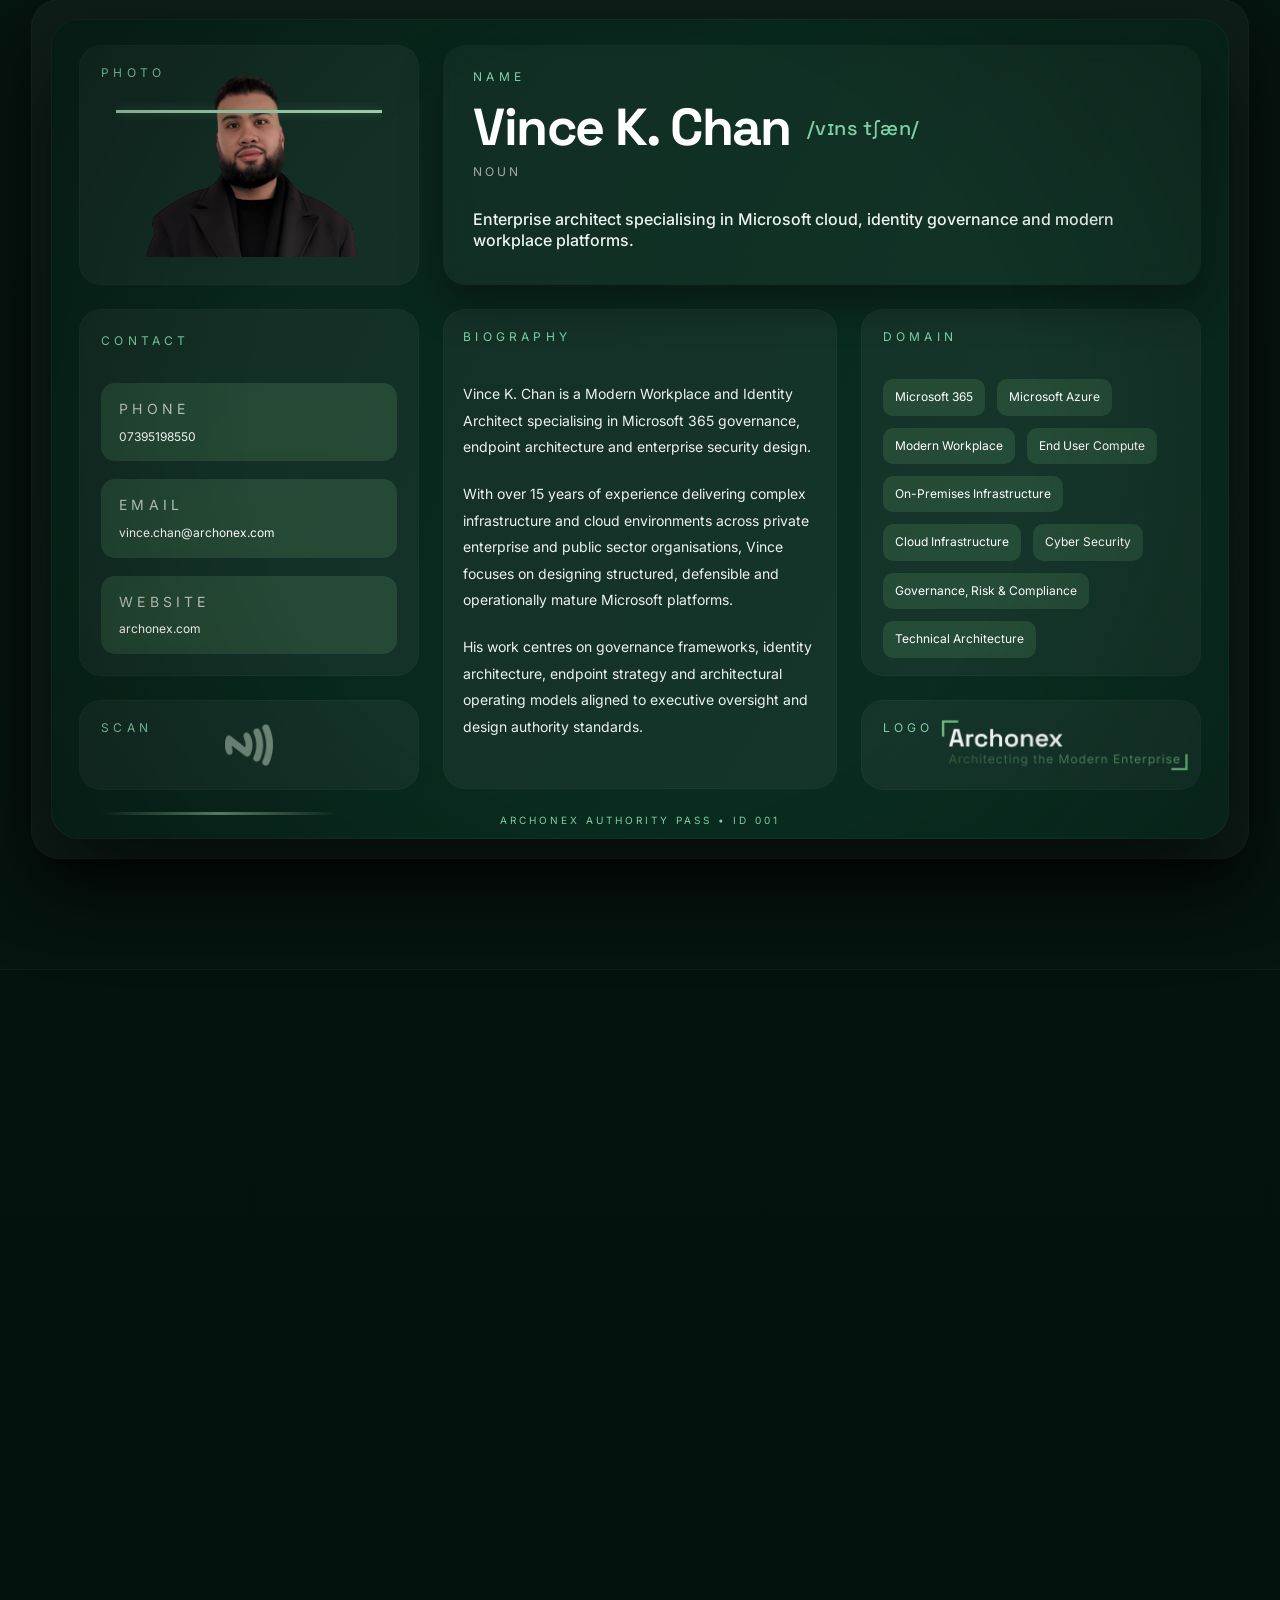
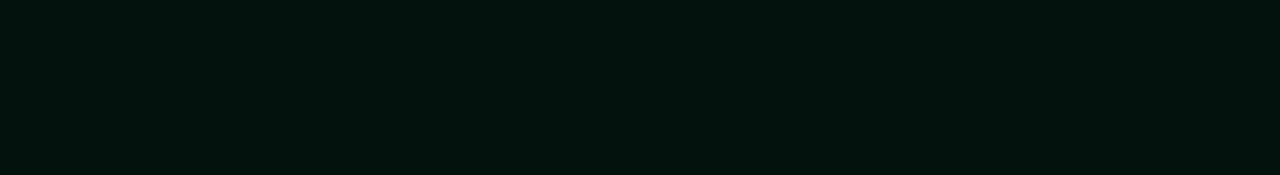
==== commit fd3b0c6a: "Update index.html" ====
--- a/index.html
+++ b/index.html
@@ -653,7 +653,7 @@
       <span>© 2026 | Archonex | All Rights Reserved</span>
     </span>
 
-<a href="/Nexus/index.html" class="btn btn--rail">
+<a href="/nexus/" class="btn btn--rail">
   <span class="btn__label">Nexus Portal</span>
   <span class="btn__rail"><span class="btn__runner"></span></span>
 </a>
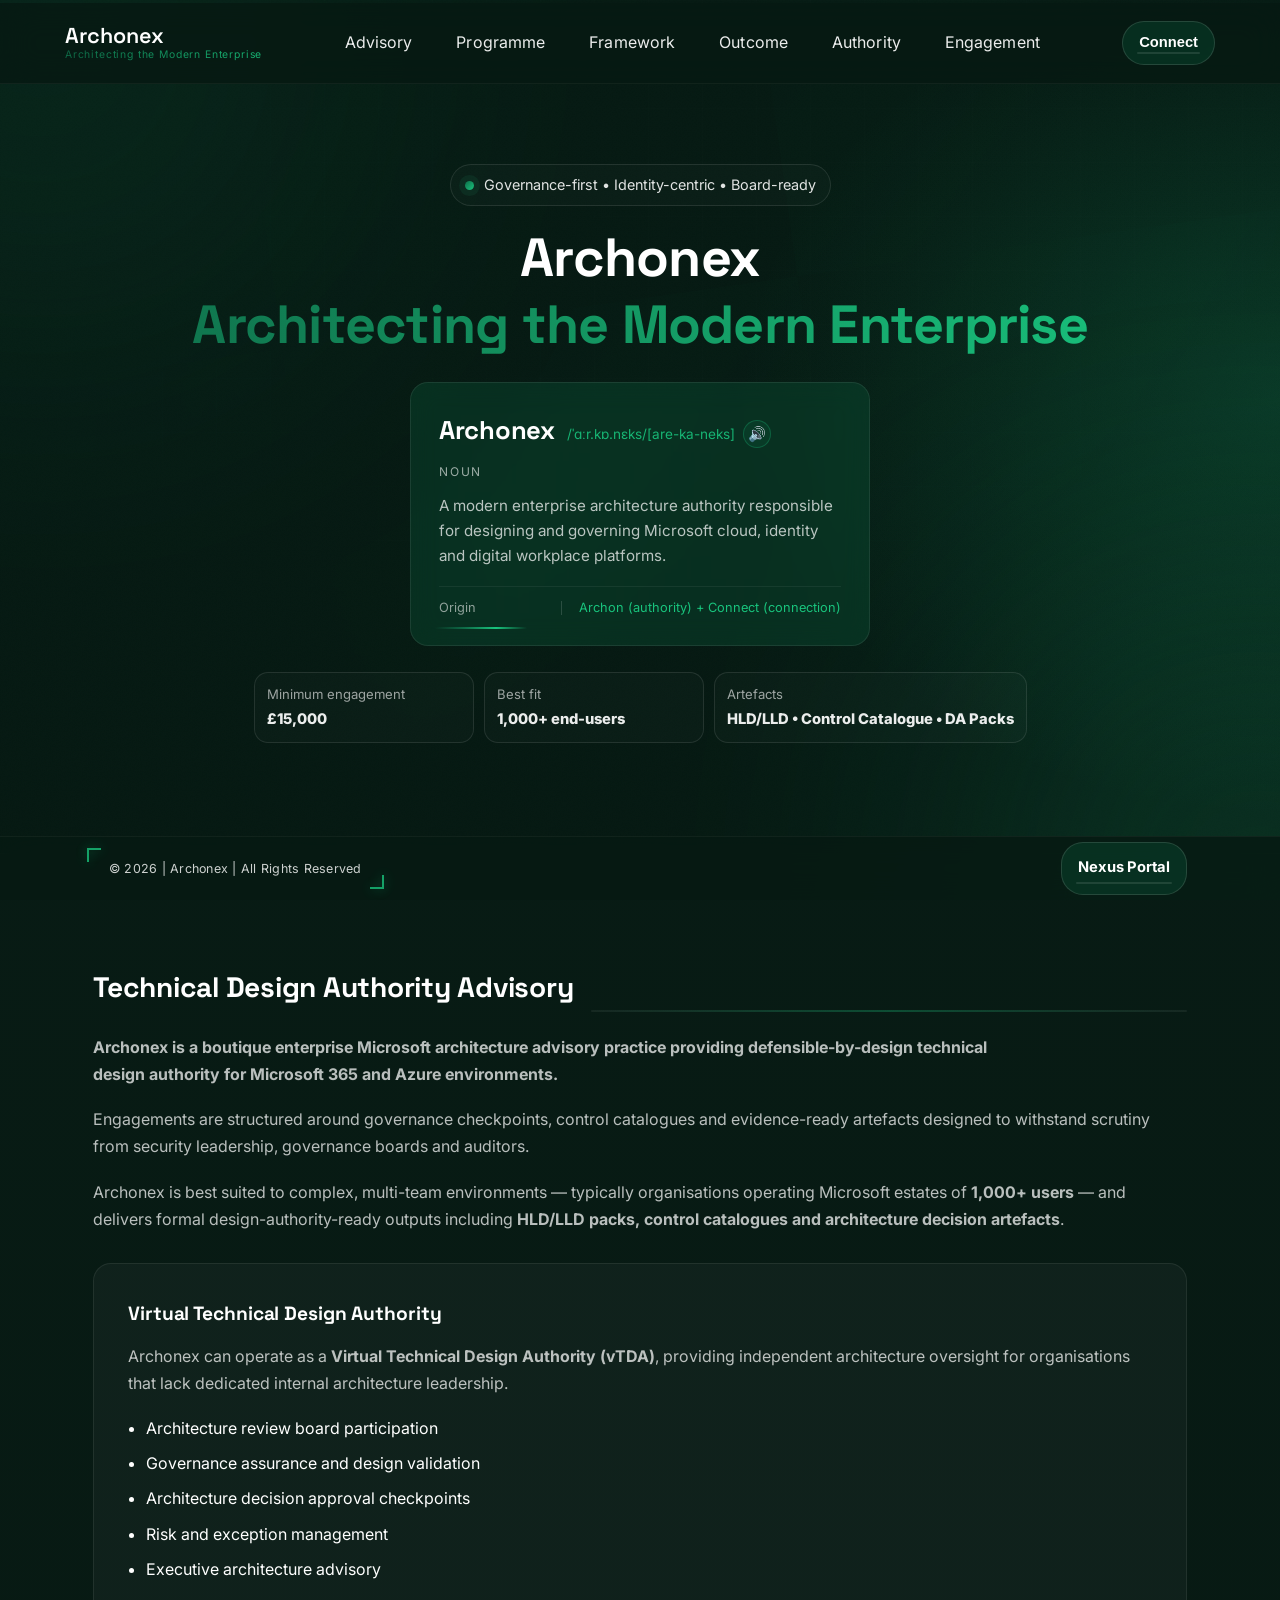
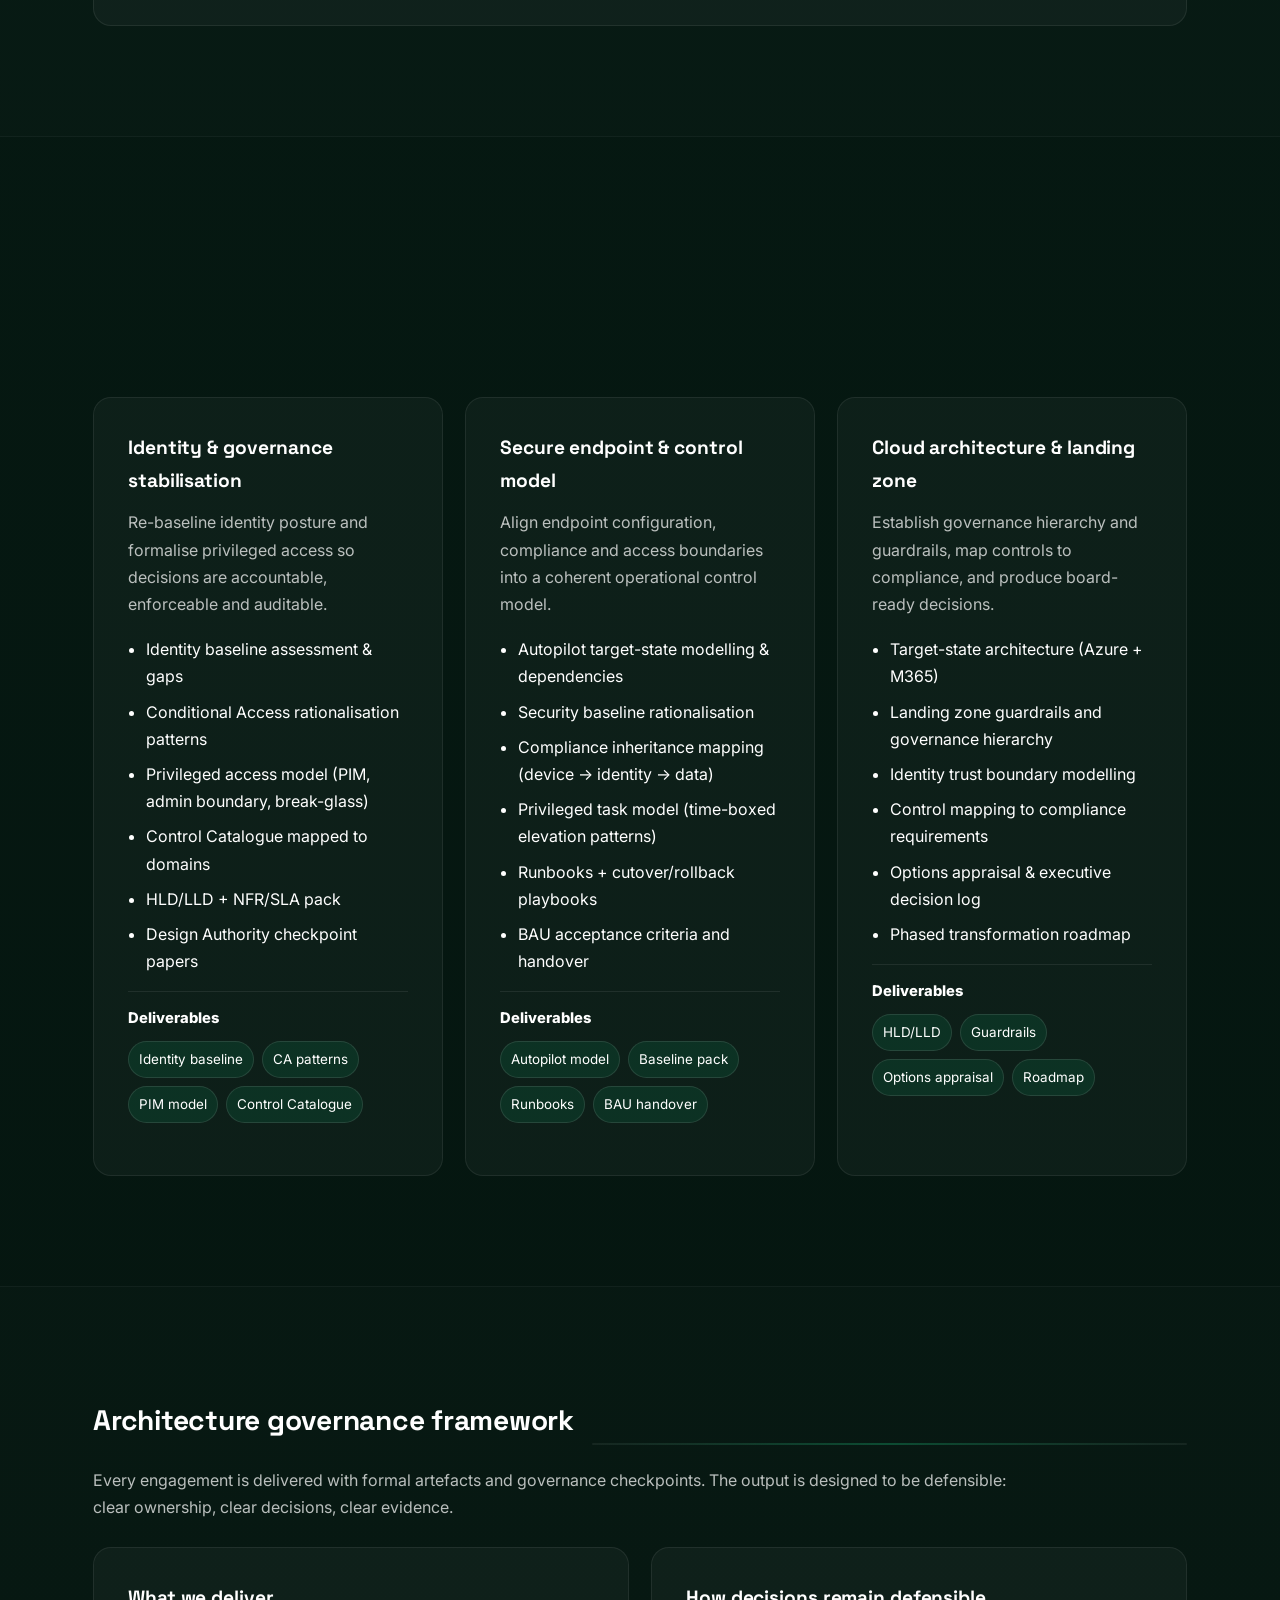
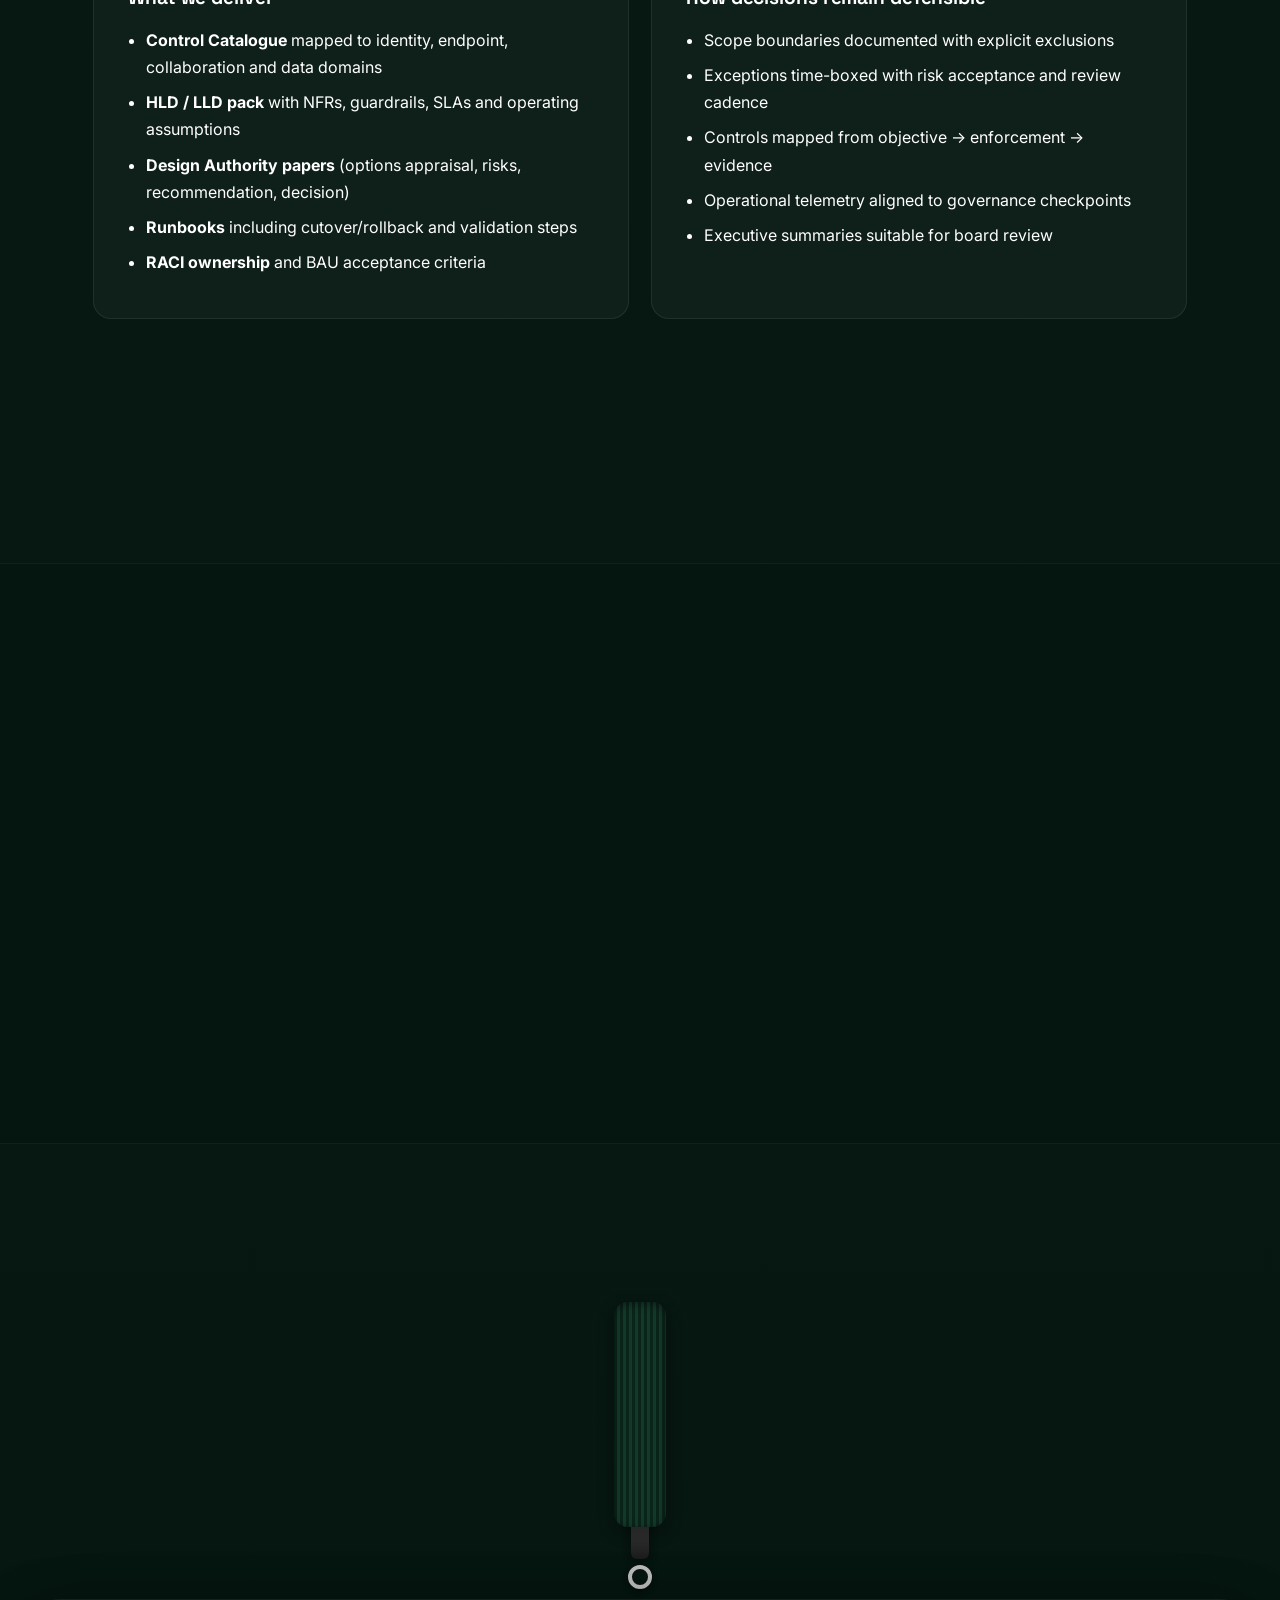
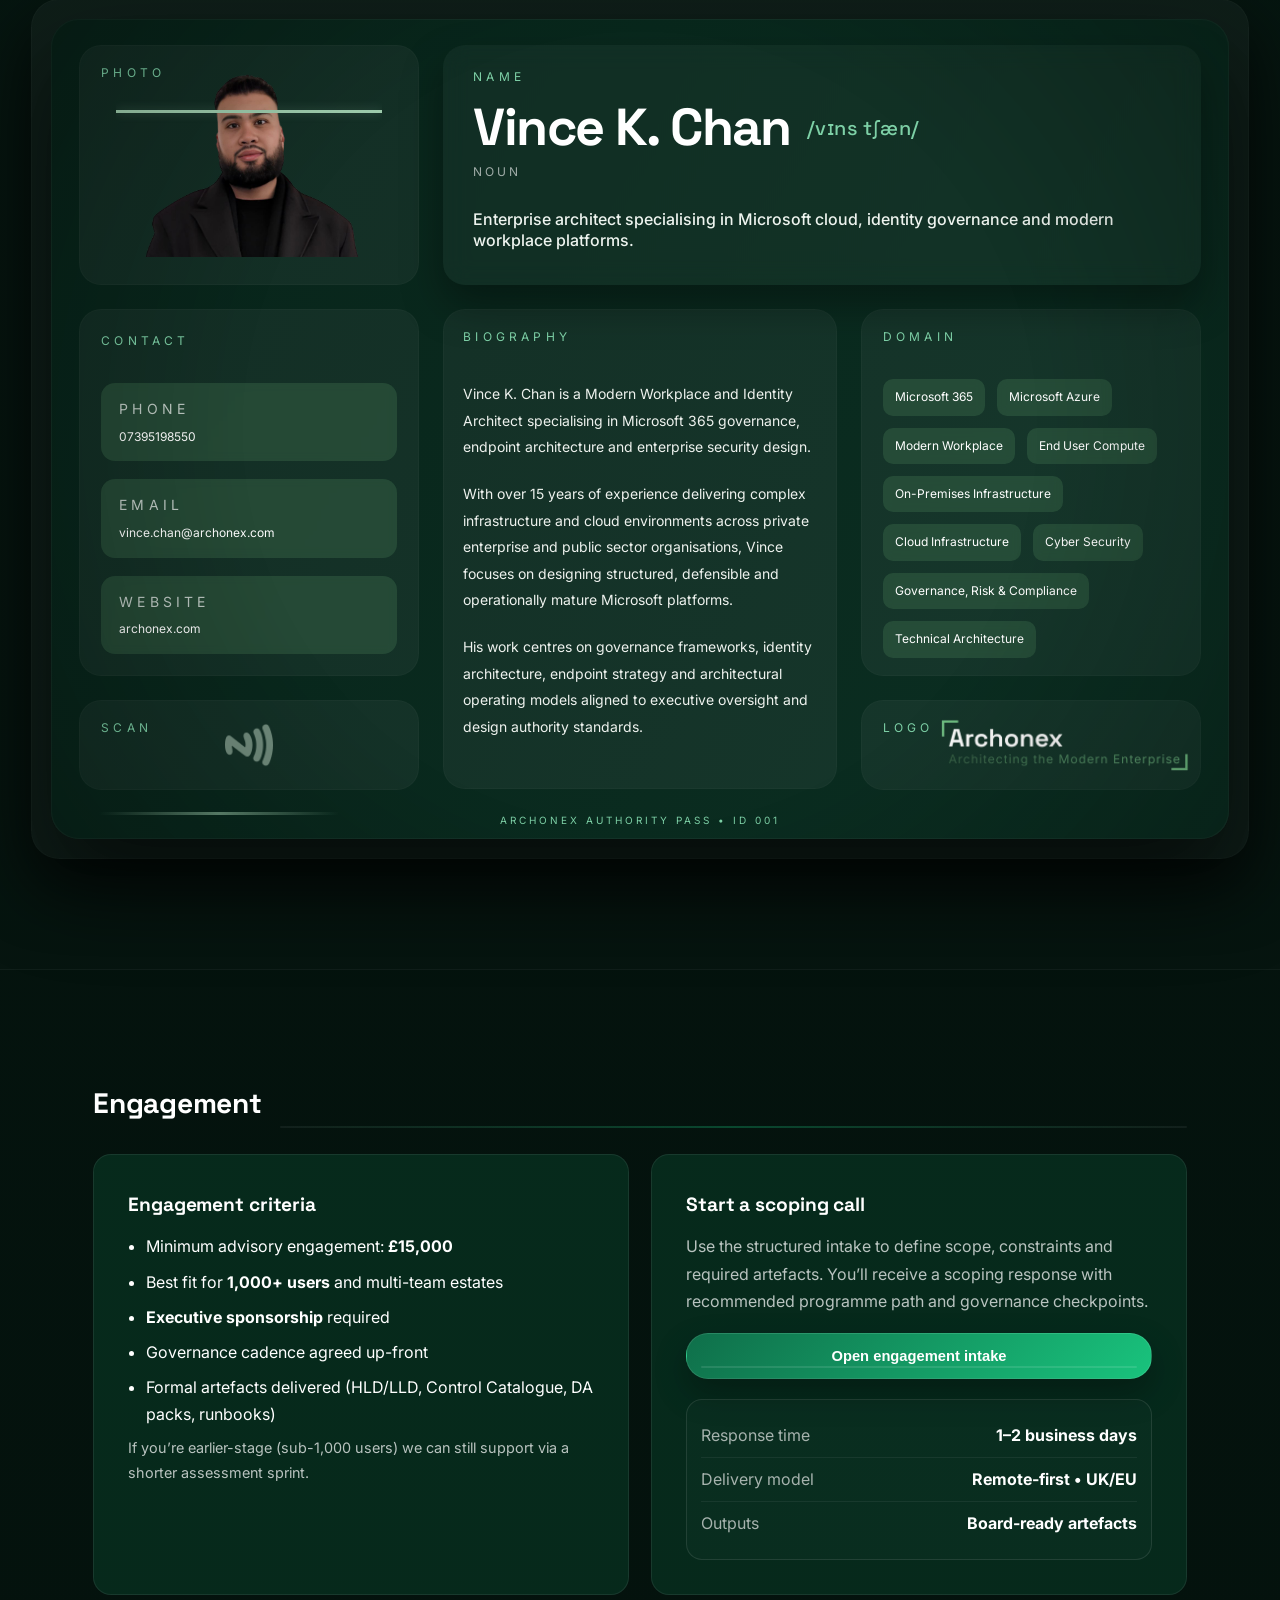
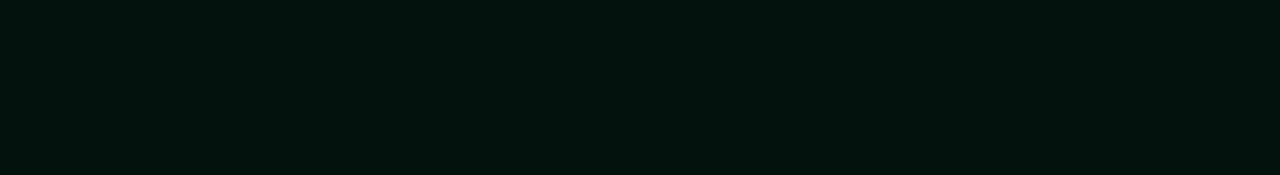
==== commit 1ae23572: "Update index.html" ====
--- a/index.html
+++ b/index.html
@@ -653,7 +653,7 @@
       <span>© 2026 | Archonex | All Rights Reserved</span>
     </span>
 
-<a href="/nexus/" class="btn btn--rail">
+<a href="/nexus" class="btn btn--rail">
   <span class="btn__label">Nexus Portal</span>
   <span class="btn__rail"><span class="btn__runner"></span></span>
 </a>
